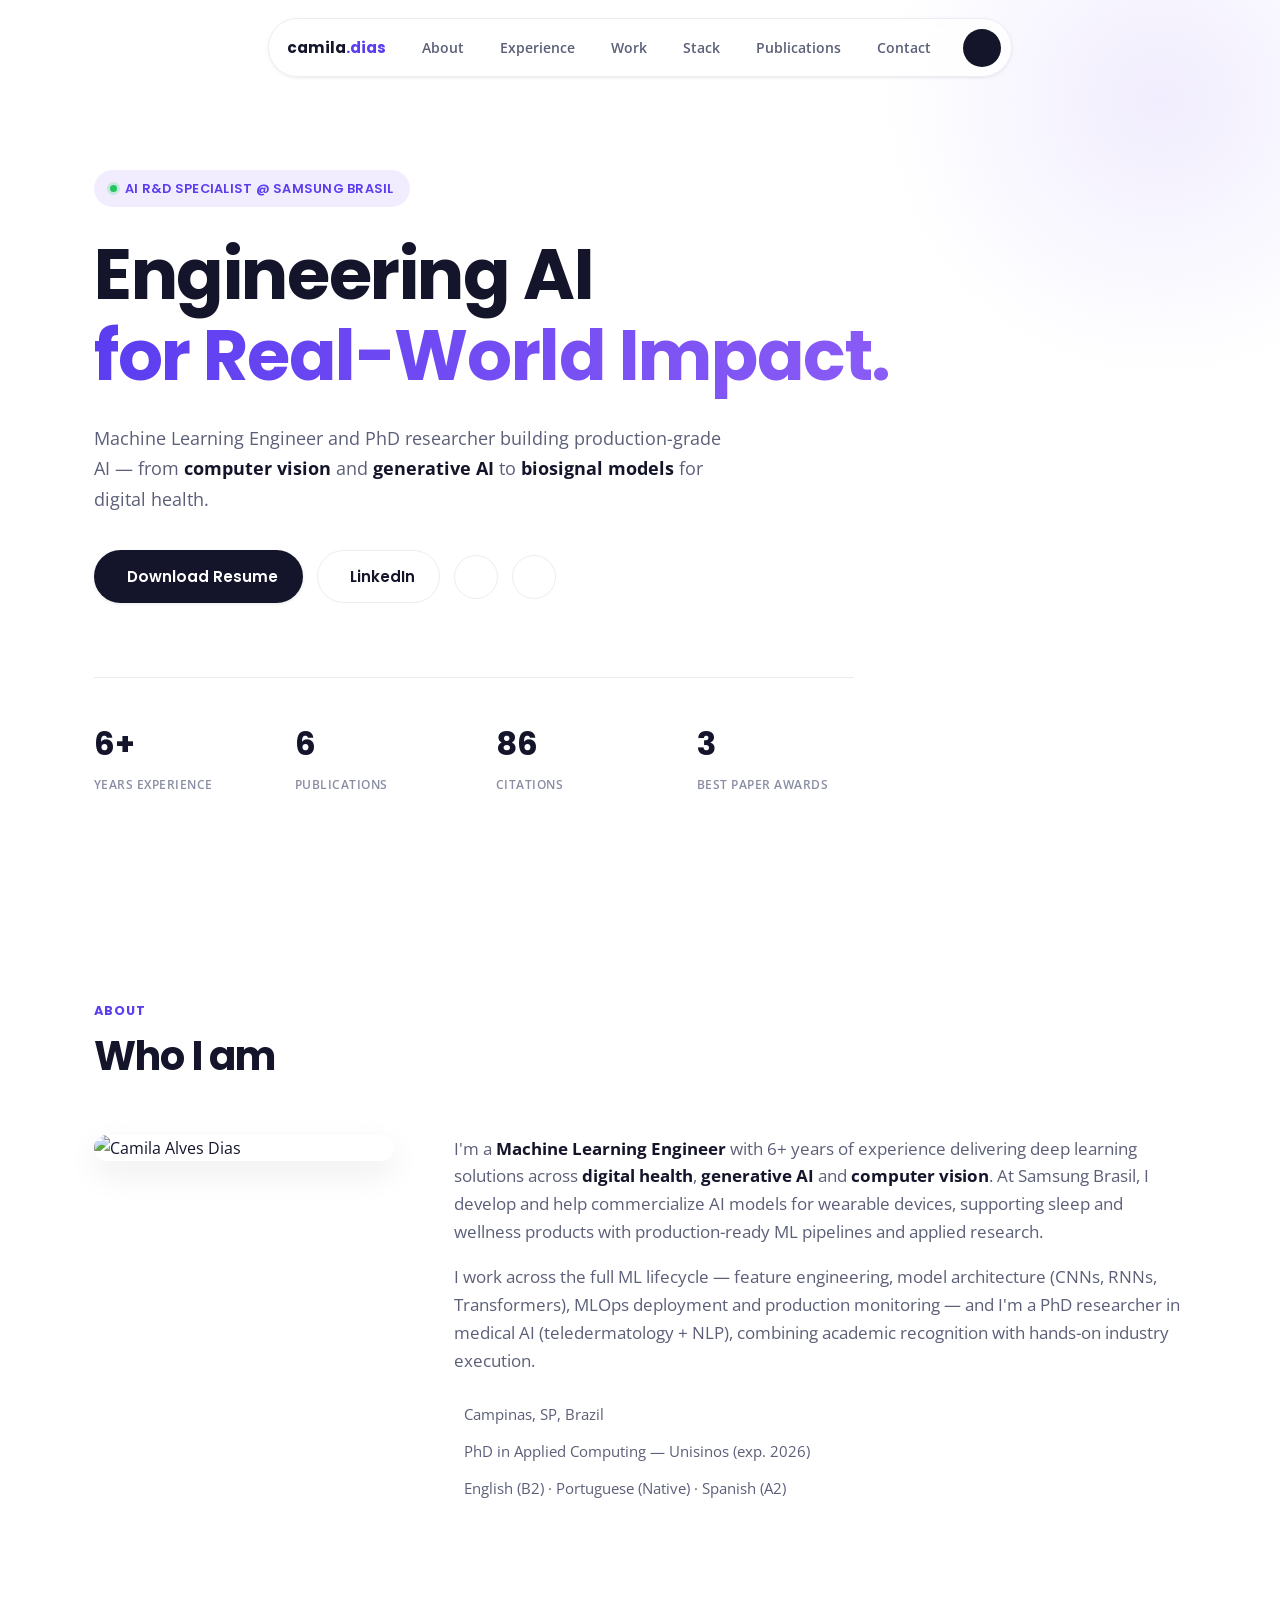
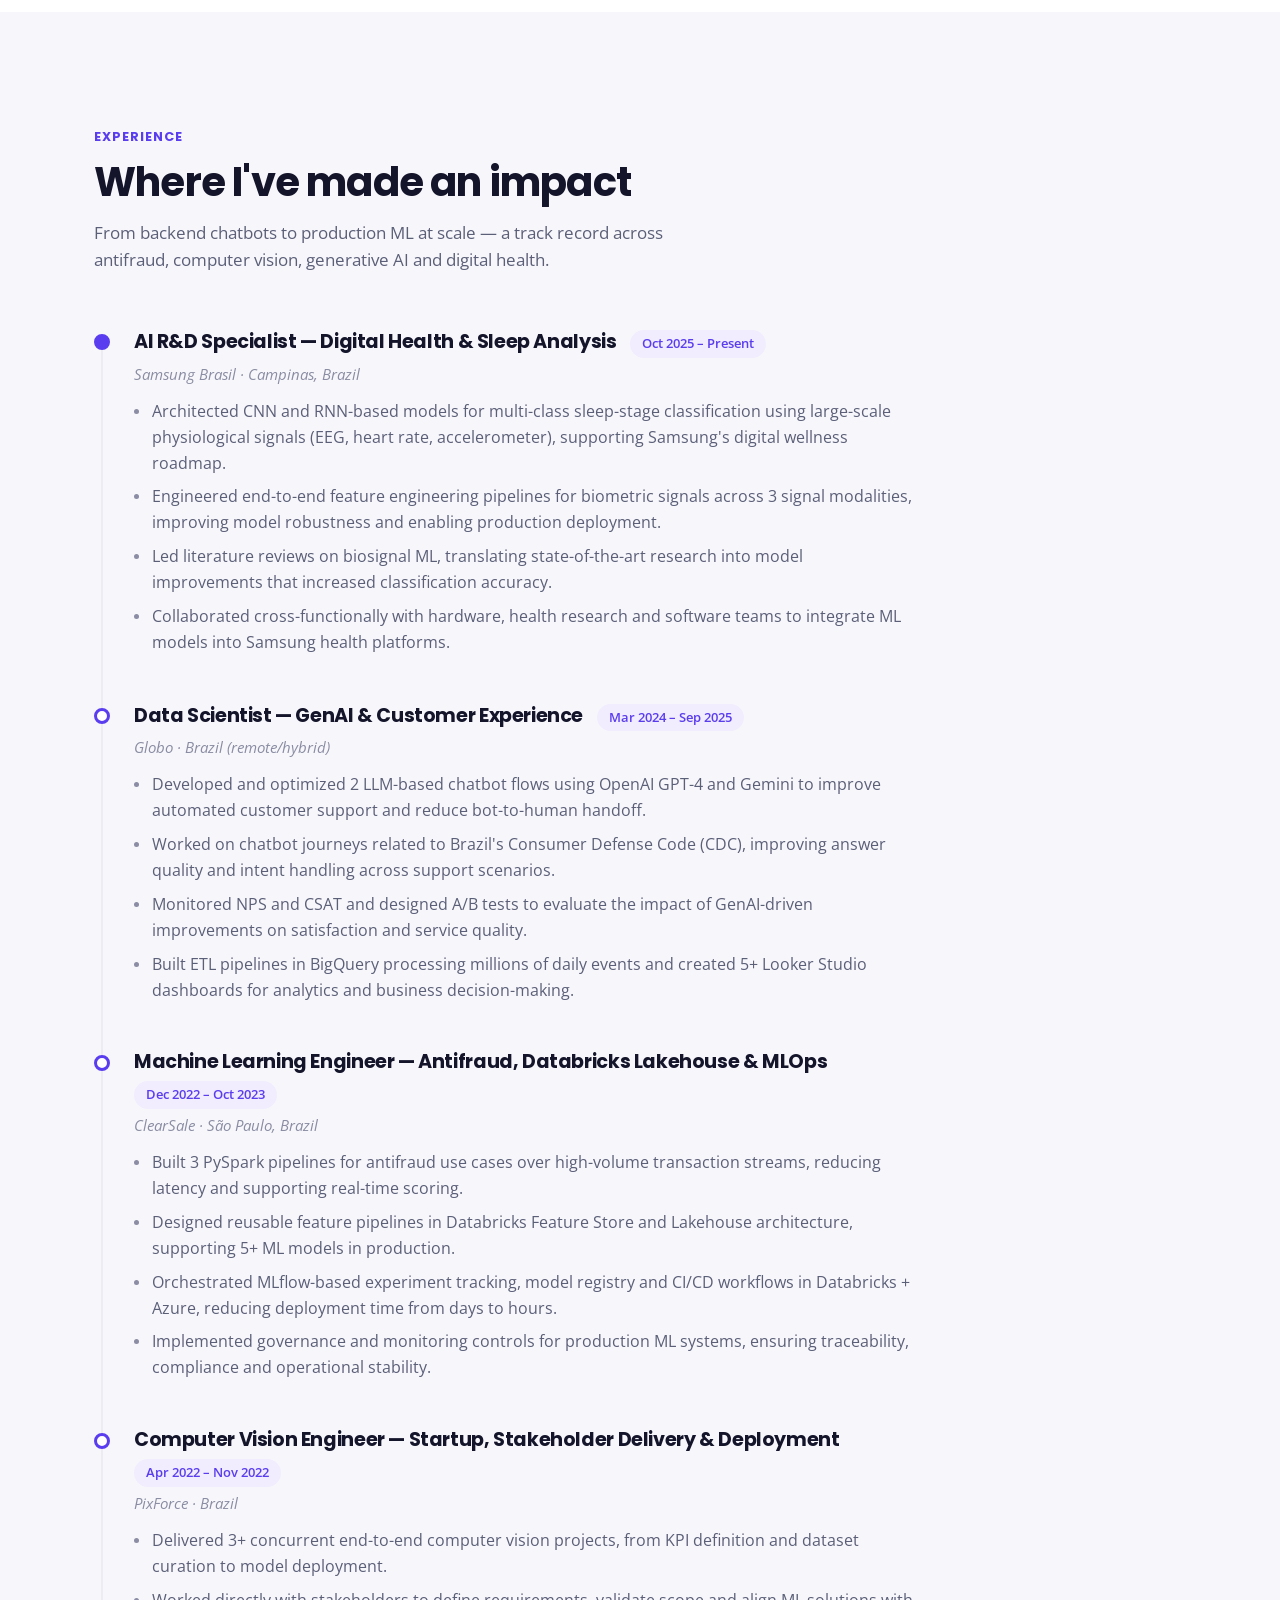
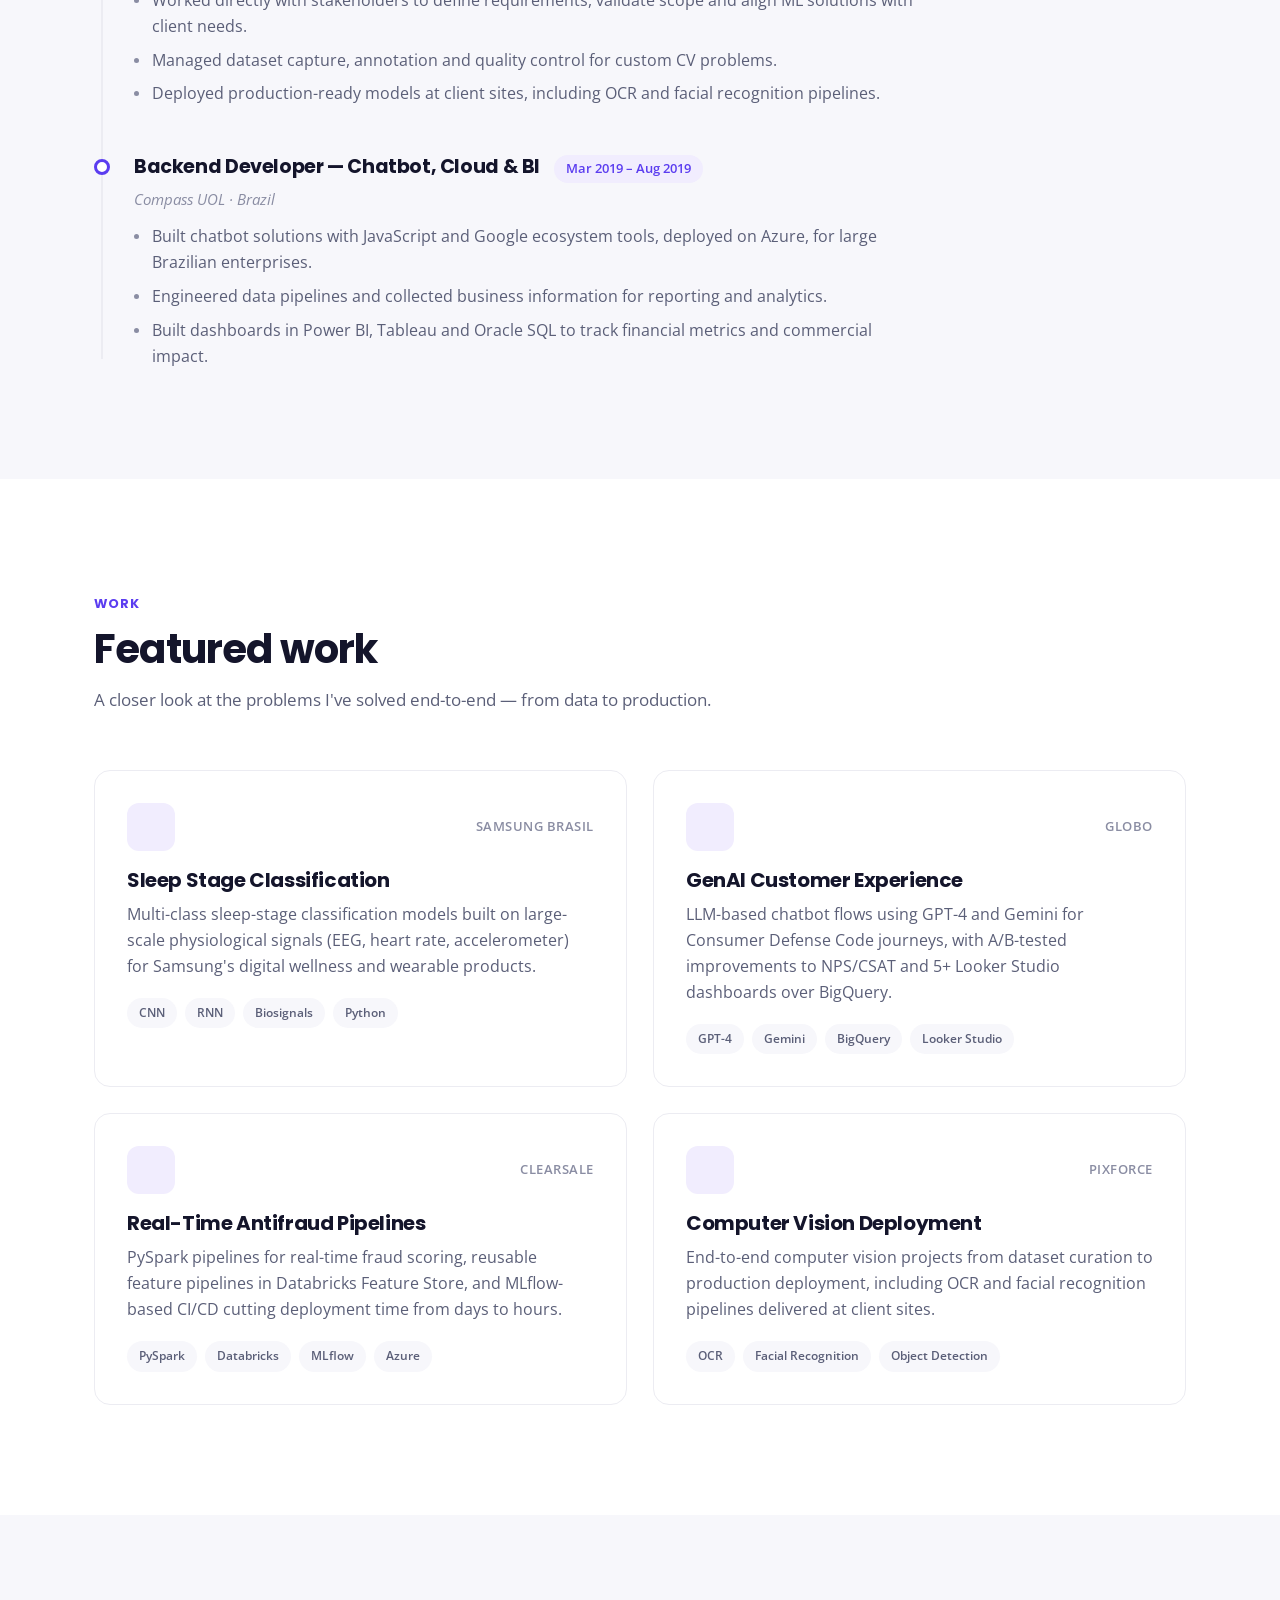
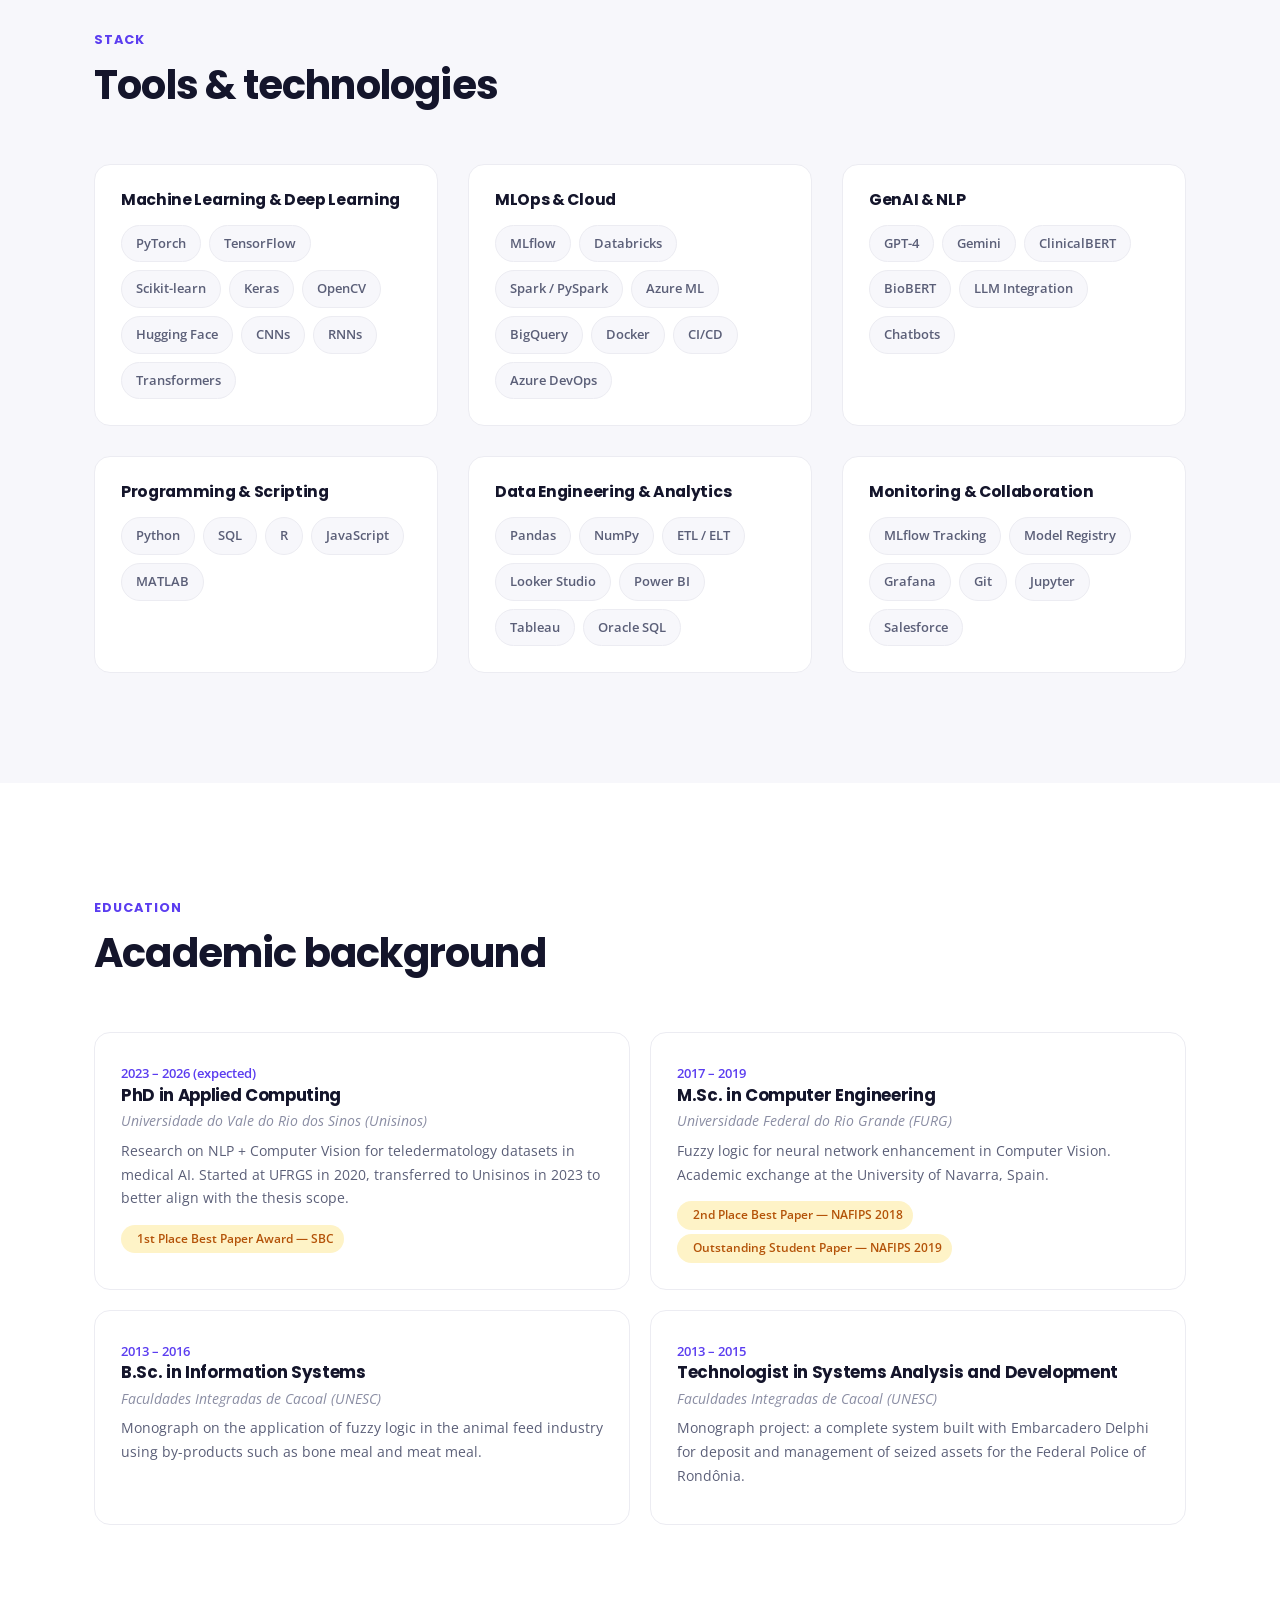
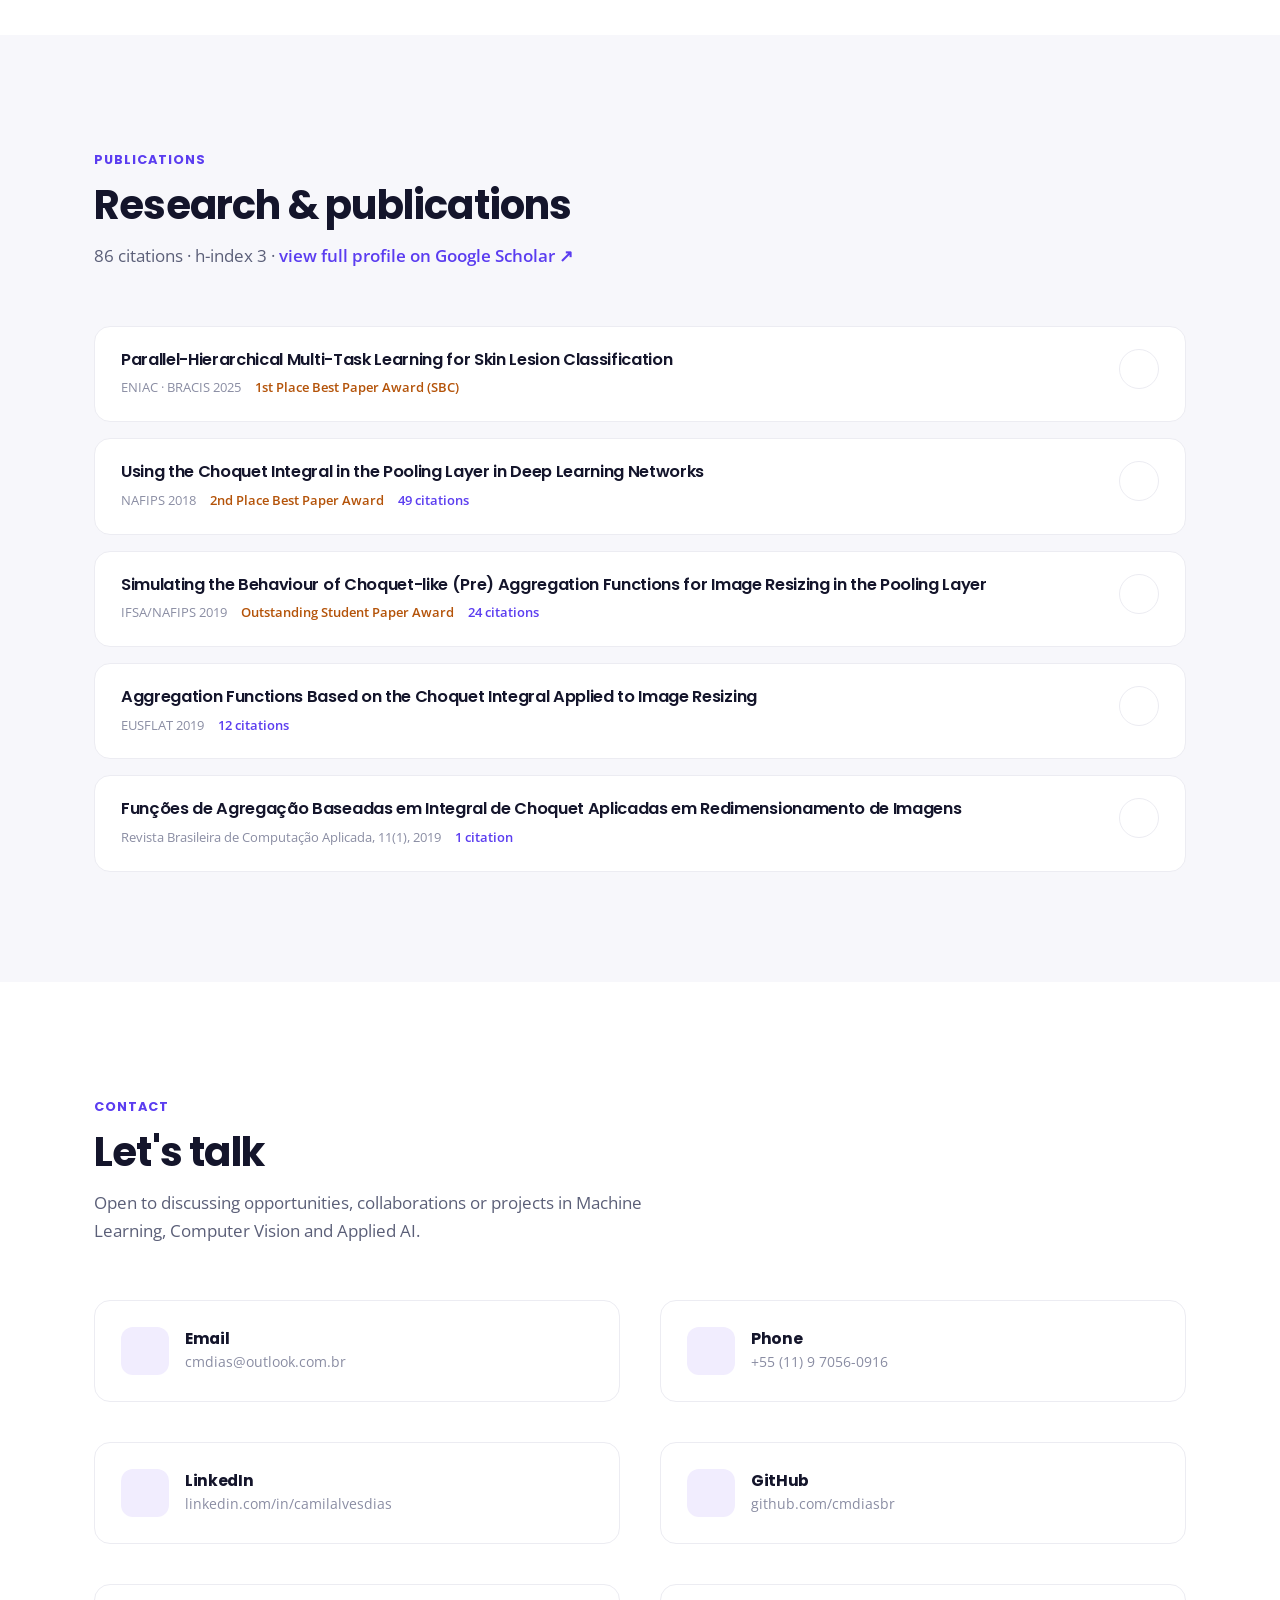
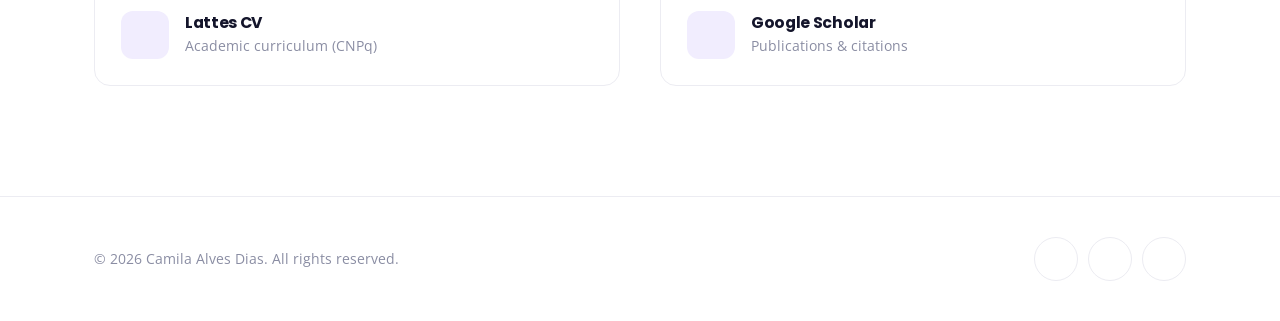
==== index.html @ 6d7c02ba "Redesign portfolio with clean AI-engineer layout Rebuild index.html with a light, recruiter-facing d" ====
<!DOCTYPE html>
<html lang="en">

<head>
  <meta charset="utf-8">
  <meta content="width=device-width, initial-scale=1.0" name="viewport">

  <title>Camila Alves Dias — Machine Learning Engineer & AI R&D Specialist</title>
  <meta content="Portfolio of Camila Alves Dias, Machine Learning Engineer, Data Scientist and AI R&D Specialist. Applied AI in Computer Vision, Generative AI and Digital Health." name="description">
  <meta content="Camila Alves Dias, Machine Learning Engineer, Data Scientist, AI R&D Specialist, Computer Vision, Generative AI, Digital Health, MLOps, PhD" name="keywords">

  <!-- Favicons -->
  <link href="assets/img/favicon.png" rel="icon">
  <link href="assets/img/apple-touch-icon.png" rel="apple-touch-icon">

  <!-- Google Fonts -->
  <link href="https://fonts.googleapis.com/css?family=Open+Sans:400,600,700|Poppins:400,500,600,700,800" rel="stylesheet">

  <!-- Vendor CSS Files -->
  <link href="assets/vendor/aos/aos.css" rel="stylesheet">
  <link href="assets/vendor/bootstrap-icons/bootstrap-icons.css" rel="stylesheet">
  <link href="assets/vendor/boxicons/css/boxicons.min.css" rel="stylesheet">

  <!-- Site CSS -->
  <link href="assets/css/clean.css" rel="stylesheet">
</head>

<body>

  <!-- ======= Nav ======= -->
  <div class="nav-wrap">
    <nav class="nav-pill" id="navPill">
      <a href="#hero" class="nav-logo">camila<span>.dias</span></a>
      <ul class="nav-links" id="navLinks">
        <li><a href="#about" class="nav-link">About</a></li>
        <li><a href="#experience" class="nav-link">Experience</a></li>
        <li><a href="#work" class="nav-link">Work</a></li>
        <li><a href="#stack" class="nav-link">Stack</a></li>
        <li><a href="#publications" class="nav-link">Publications</a></li>
        <li><a href="#contact" class="nav-link">Contact</a></li>
      </ul>
      <a href="assets/Camila-Dias-Resume-en.pdf" class="nav-resume-btn" download title="Download Resume"><i class="bi bi-download"></i></a>
      <button class="nav-toggle" id="navToggle" aria-label="Toggle menu"><i class="bx bx-menu"></i></button>
    </nav>
  </div>

  <!-- ======= Hero ======= -->
  <section id="hero" class="hero">
    <div class="hero-bg-decor" aria-hidden="true"></div>
    <div class="container">
      <p class="badge" data-aos="fade-up">
        <span class="badge-dot"></span> AI R&amp;D Specialist @ Samsung Brasil
      </p>
      <h1 data-aos="fade-up" data-aos-delay="100">
        Engineering AI<br>
        <span class="gradient-text">for Real-World Impact.</span>
      </h1>
      <p class="hero-subtext" data-aos="fade-up" data-aos-delay="150">
        Machine Learning Engineer and PhD researcher building production-grade AI — from
        <strong>computer vision</strong> and <strong>generative AI</strong> to <strong>biosignal models</strong>
        for digital health.
      </p>
      <div class="hero-cta" data-aos="fade-up" data-aos-delay="200">
        <a href="assets/Camila-Dias-Resume-en.pdf" class="btn btn-primary" download>
          <i class="bi bi-download"></i> Download Resume
        </a>
        <a href="https://www.linkedin.com/in/camilalvesdias/" target="_blank" rel="noopener noreferrer" class="btn btn-outline">
          <i class="bx bxl-linkedin"></i> LinkedIn
        </a>
        <a href="https://github.com/cmdiasbr" target="_blank" rel="noopener noreferrer" class="icon-link" title="GitHub">
          <i class="bx bxl-github"></i>
        </a>
        <a href="https://scholar.google.com.br/citations?hl=pt-BR&user=73dzoHUAAAAJ" target="_blank" rel="noopener noreferrer" class="icon-link" title="Google Scholar">
          <i class="bx bxs-graduation"></i>
        </a>
      </div>
      <div class="hero-stats" data-aos="fade-up" data-aos-delay="250">
        <div class="stat">
          <span class="stat-num">6+</span>
          <span class="stat-label">Years Experience</span>
        </div>
        <div class="stat">
          <span class="stat-num">6</span>
          <span class="stat-label">Publications</span>
        </div>
        <div class="stat">
          <span class="stat-num">86</span>
          <span class="stat-label">Citations</span>
        </div>
        <div class="stat">
          <span class="stat-num">3</span>
          <span class="stat-label">Best Paper Awards</span>
        </div>
      </div>
    </div>
  </section>

  <main id="main">

    <!-- ======= About ======= -->
    <section id="about" class="section">
      <div class="container">
        <div class="section-header" data-aos="fade-up">
          <span class="eyebrow">About</span>
          <h2>Who I am</h2>
        </div>

        <div class="about-grid">
          <div class="about-img" data-aos="fade-right">
            <img src="assets/img/profile-img.jpg" alt="Camila Alves Dias" loading="lazy">
          </div>
          <div class="about-content" data-aos="fade-left">
            <p>
              I'm a <strong>Machine Learning Engineer</strong> with 6+ years of experience delivering deep learning
              solutions across <strong>digital health</strong>, <strong>generative AI</strong> and
              <strong>computer vision</strong>. At Samsung Brasil, I develop and help commercialize AI models for
              wearable devices, supporting sleep and wellness products with production-ready ML pipelines and applied research.
            </p>
            <p>
              I work across the full ML lifecycle — feature engineering, model architecture (CNNs, RNNs,
              Transformers), MLOps deployment and production monitoring — and I'm a PhD researcher in medical AI
              (teledermatology + NLP), combining academic recognition with hands-on industry execution.
            </p>
            <ul class="about-facts">
              <li><i class="bx bx-map"></i> Campinas, SP, Brazil</li>
              <li><i class="bx bx-graduation"></i> PhD in Applied Computing — Unisinos (exp. 2026)</li>
              <li><i class="bx bx-world"></i> English (B2) · Portuguese (Native) · Spanish (A2)</li>
            </ul>
          </div>
        </div>
      </div>
    </section>

    <!-- ======= Experience ======= -->
    <section id="experience" class="section alt">
      <div class="container">
        <div class="section-header" data-aos="fade-up">
          <span class="eyebrow">Experience</span>
          <h2>Where I've made an impact</h2>
          <p>From backend chatbots to production ML at scale — a track record across antifraud, computer vision, generative AI and digital health.</p>
        </div>

        <div class="timeline">

          <div class="timeline-item current" data-aos="fade-up">
            <span class="timeline-dot"></span>
            <div class="timeline-header">
              <h3>AI R&amp;D Specialist — Digital Health &amp; Sleep Analysis</h3>
              <span class="timeline-date">Oct 2025 – Present</span>
            </div>
            <p class="timeline-company">Samsung Brasil · Campinas, Brazil</p>
            <ul>
              <li>Architected CNN and RNN-based models for multi-class sleep-stage classification using large-scale physiological signals (EEG, heart rate, accelerometer), supporting Samsung's digital wellness roadmap.</li>
              <li>Engineered end-to-end feature engineering pipelines for biometric signals across 3 signal modalities, improving model robustness and enabling production deployment.</li>
              <li>Led literature reviews on biosignal ML, translating state-of-the-art research into model improvements that increased classification accuracy.</li>
              <li>Collaborated cross-functionally with hardware, health research and software teams to integrate ML models into Samsung health platforms.</li>
            </ul>
          </div>

          <div class="timeline-item" data-aos="fade-up">
            <span class="timeline-dot"></span>
            <div class="timeline-header">
              <h3>Data Scientist — GenAI &amp; Customer Experience</h3>
              <span class="timeline-date">Mar 2024 – Sep 2025</span>
            </div>
            <p class="timeline-company">Globo · Brazil (remote/hybrid)</p>
            <ul>
              <li>Developed and optimized 2 LLM-based chatbot flows using OpenAI GPT-4 and Gemini to improve automated customer support and reduce bot-to-human handoff.</li>
              <li>Worked on chatbot journeys related to Brazil's Consumer Defense Code (CDC), improving answer quality and intent handling across support scenarios.</li>
              <li>Monitored NPS and CSAT and designed A/B tests to evaluate the impact of GenAI-driven improvements on satisfaction and service quality.</li>
              <li>Built ETL pipelines in BigQuery processing millions of daily events and created 5+ Looker Studio dashboards for analytics and business decision-making.</li>
            </ul>
          </div>

          <div class="timeline-item" data-aos="fade-up">
            <span class="timeline-dot"></span>
            <div class="timeline-header">
              <h3>Machine Learning Engineer — Antifraud, Databricks Lakehouse &amp; MLOps</h3>
              <span class="timeline-date">Dec 2022 – Oct 2023</span>
            </div>
            <p class="timeline-company">ClearSale · São Paulo, Brazil</p>
            <ul>
              <li>Built 3 PySpark pipelines for antifraud use cases over high-volume transaction streams, reducing latency and supporting real-time scoring.</li>
              <li>Designed reusable feature pipelines in Databricks Feature Store and Lakehouse architecture, supporting 5+ ML models in production.</li>
              <li>Orchestrated MLflow-based experiment tracking, model registry and CI/CD workflows in Databricks + Azure, reducing deployment time from days to hours.</li>
              <li>Implemented governance and monitoring controls for production ML systems, ensuring traceability, compliance and operational stability.</li>
            </ul>
          </div>

          <div class="timeline-item" data-aos="fade-up">
            <span class="timeline-dot"></span>
            <div class="timeline-header">
              <h3>Computer Vision Engineer — Startup, Stakeholder Delivery &amp; Deployment</h3>
              <span class="timeline-date">Apr 2022 – Nov 2022</span>
            </div>
            <p class="timeline-company">PixForce · Brazil</p>
            <ul>
              <li>Delivered 3+ concurrent end-to-end computer vision projects, from KPI definition and dataset curation to model deployment.</li>
              <li>Worked directly with stakeholders to define requirements, validate scope and align ML solutions with client needs.</li>
              <li>Managed dataset capture, annotation and quality control for custom CV problems.</li>
              <li>Deployed production-ready models at client sites, including OCR and facial recognition pipelines.</li>
            </ul>
          </div>

          <div class="timeline-item" data-aos="fade-up">
            <span class="timeline-dot"></span>
            <div class="timeline-header">
              <h3>Backend Developer — Chatbot, Cloud &amp; BI</h3>
              <span class="timeline-date">Mar 2019 – Aug 2019</span>
            </div>
            <p class="timeline-company">Compass UOL · Brazil</p>
            <ul>
              <li>Built chatbot solutions with JavaScript and Google ecosystem tools, deployed on Azure, for large Brazilian enterprises.</li>
              <li>Engineered data pipelines and collected business information for reporting and analytics.</li>
              <li>Built dashboards in Power BI, Tableau and Oracle SQL to track financial metrics and commercial impact.</li>
            </ul>
          </div>

        </div>
      </div>
    </section>

    <!-- ======= Work / Case studies ======= -->
    <section id="work" class="section">
      <div class="container">
        <div class="section-header" data-aos="fade-up">
          <span class="eyebrow">Work</span>
          <h2>Featured work</h2>
          <p>A closer look at the problems I've solved end-to-end — from data to production.</p>
        </div>

        <div class="work-grid">

          <div class="work-card" data-aos="fade-up">
            <div class="work-card-top">
              <div class="work-icon"><i class="bx bx-moon"></i></div>
              <span class="work-org">Samsung Brasil</span>
            </div>
            <h3>Sleep Stage Classification</h3>
            <p>Multi-class sleep-stage classification models built on large-scale physiological signals (EEG, heart rate, accelerometer) for Samsung's digital wellness and wearable products.</p>
            <div class="tag-row">
              <span class="tag">CNN</span>
              <span class="tag">RNN</span>
              <span class="tag">Biosignals</span>
              <span class="tag">Python</span>
            </div>
          </div>

          <div class="work-card" data-aos="fade-up" data-aos-delay="80">
            <div class="work-card-top">
              <div class="work-icon"><i class="bx bx-chat"></i></div>
              <span class="work-org">Globo</span>
            </div>
            <h3>GenAI Customer Experience</h3>
            <p>LLM-based chatbot flows using GPT-4 and Gemini for Consumer Defense Code journeys, with A/B-tested improvements to NPS/CSAT and 5+ Looker Studio dashboards over BigQuery.</p>
            <div class="tag-row">
              <span class="tag">GPT-4</span>
              <span class="tag">Gemini</span>
              <span class="tag">BigQuery</span>
              <span class="tag">Looker Studio</span>
            </div>
          </div>

          <div class="work-card" data-aos="fade-up">
            <div class="work-card-top">
              <div class="work-icon"><i class="bx bx-shield-quarter"></i></div>
              <span class="work-org">ClearSale</span>
            </div>
            <h3>Real-Time Antifraud Pipelines</h3>
            <p>PySpark pipelines for real-time fraud scoring, reusable feature pipelines in Databricks Feature Store, and MLflow-based CI/CD cutting deployment time from days to hours.</p>
            <div class="tag-row">
              <span class="tag">PySpark</span>
              <span class="tag">Databricks</span>
              <span class="tag">MLflow</span>
              <span class="tag">Azure</span>
            </div>
          </div>

          <div class="work-card" data-aos="fade-up" data-aos-delay="80">
            <div class="work-card-top">
              <div class="work-icon"><i class="bx bx-scan"></i></div>
              <span class="work-org">PixForce</span>
            </div>
            <h3>Computer Vision Deployment</h3>
            <p>End-to-end computer vision projects from dataset curation to production deployment, including OCR and facial recognition pipelines delivered at client sites.</p>
            <div class="tag-row">
              <span class="tag">OCR</span>
              <span class="tag">Facial Recognition</span>
              <span class="tag">Object Detection</span>
            </div>
          </div>

        </div>
      </div>
    </section>

    <!-- ======= Stack ======= -->
    <section id="stack" class="section alt">
      <div class="container">
        <div class="section-header" data-aos="fade-up">
          <span class="eyebrow">Stack</span>
          <h2>Tools &amp; technologies</h2>
        </div>

        <div class="stack-groups">

          <div class="stack-group" data-aos="fade-up">
            <h4>Machine Learning &amp; Deep Learning</h4>
            <div class="chip-row">
              <span class="chip">PyTorch</span>
              <span class="chip">TensorFlow</span>
              <span class="chip">Scikit-learn</span>
              <span class="chip">Keras</span>
              <span class="chip">OpenCV</span>
              <span class="chip">Hugging Face</span>
              <span class="chip">CNNs</span>
              <span class="chip">RNNs</span>
              <span class="chip">Transformers</span>
            </div>
          </div>

          <div class="stack-group" data-aos="fade-up" data-aos-delay="60">
            <h4>MLOps &amp; Cloud</h4>
            <div class="chip-row">
              <span class="chip">MLflow</span>
              <span class="chip">Databricks</span>
              <span class="chip">Spark / PySpark</span>
              <span class="chip">Azure ML</span>
              <span class="chip">BigQuery</span>
              <span class="chip">Docker</span>
              <span class="chip">CI/CD</span>
              <span class="chip">Azure DevOps</span>
            </div>
          </div>

          <div class="stack-group" data-aos="fade-up" data-aos-delay="120">
            <h4>GenAI &amp; NLP</h4>
            <div class="chip-row">
              <span class="chip">GPT-4</span>
              <span class="chip">Gemini</span>
              <span class="chip">ClinicalBERT</span>
              <span class="chip">BioBERT</span>
              <span class="chip">LLM Integration</span>
              <span class="chip">Chatbots</span>
            </div>
          </div>

          <div class="stack-group" data-aos="fade-up">
            <h4>Programming &amp; Scripting</h4>
            <div class="chip-row">
              <span class="chip">Python</span>
              <span class="chip">SQL</span>
              <span class="chip">R</span>
              <span class="chip">JavaScript</span>
              <span class="chip">MATLAB</span>
            </div>
          </div>

          <div class="stack-group" data-aos="fade-up" data-aos-delay="60">
            <h4>Data Engineering &amp; Analytics</h4>
            <div class="chip-row">
              <span class="chip">Pandas</span>
              <span class="chip">NumPy</span>
              <span class="chip">ETL / ELT</span>
              <span class="chip">Looker Studio</span>
              <span class="chip">Power BI</span>
              <span class="chip">Tableau</span>
              <span class="chip">Oracle SQL</span>
            </div>
          </div>

          <div class="stack-group" data-aos="fade-up" data-aos-delay="120">
            <h4>Monitoring &amp; Collaboration</h4>
            <div class="chip-row">
              <span class="chip">MLflow Tracking</span>
              <span class="chip">Model Registry</span>
              <span class="chip">Grafana</span>
              <span class="chip">Git</span>
              <span class="chip">Jupyter</span>
              <span class="chip">Salesforce</span>
            </div>
          </div>

        </div>
      </div>
    </section>

    <!-- ======= Education ======= -->
    <section id="education" class="section">
      <div class="container">
        <div class="section-header" data-aos="fade-up">
          <span class="eyebrow">Education</span>
          <h2>Academic background</h2>
        </div>

        <div class="edu-grid">

          <div class="edu-card" data-aos="fade-up">
            <span class="edu-date">2023 – 2026 (expected)</span>
            <h3>PhD in Applied Computing</h3>
            <p class="edu-school">Universidade do Vale do Rio dos Sinos (Unisinos)</p>
            <p class="edu-desc">Research on NLP + Computer Vision for teledermatology datasets in medical AI. Started at UFRGS in 2020, transferred to Unisinos in 2023 to better align with the thesis scope.</p>
            <span class="edu-award"><i class="bx bx-trophy"></i> 1st Place Best Paper Award — SBC</span>
          </div>

          <div class="edu-card" data-aos="fade-up" data-aos-delay="60">
            <span class="edu-date">2017 – 2019</span>
            <h3>M.Sc. in Computer Engineering</h3>
            <p class="edu-school">Universidade Federal do Rio Grande (FURG)</p>
            <p class="edu-desc">Fuzzy logic for neural network enhancement in Computer Vision. Academic exchange at the University of Navarra, Spain.</p>
            <span class="edu-award"><i class="bx bx-trophy"></i> 2nd Place Best Paper — NAFIPS 2018</span>
            <span class="edu-award"><i class="bx bx-trophy"></i> Outstanding Student Paper — NAFIPS 2019</span>
          </div>

          <div class="edu-card" data-aos="fade-up">
            <span class="edu-date">2013 – 2016</span>
            <h3>B.Sc. in Information Systems</h3>
            <p class="edu-school">Faculdades Integradas de Cacoal (UNESC)</p>
            <p class="edu-desc">Monograph on the application of fuzzy logic in the animal feed industry using by-products such as bone meal and meat meal.</p>
          </div>

          <div class="edu-card" data-aos="fade-up" data-aos-delay="60">
            <span class="edu-date">2013 – 2015</span>
            <h3>Technologist in Systems Analysis and Development</h3>
            <p class="edu-school">Faculdades Integradas de Cacoal (UNESC)</p>
            <p class="edu-desc">Monograph project: a complete system built with Embarcadero Delphi for deposit and management of seized assets for the Federal Police of Rondônia.</p>
          </div>

        </div>
      </div>
    </section>

    <!-- ======= Publications ======= -->
    <section id="publications" class="section alt">
      <div class="container">
        <div class="section-header" data-aos="fade-up">
          <span class="eyebrow">Publications</span>
          <h2>Research &amp; publications</h2>
          <p>86 citations · h-index 3 · <a href="https://scholar.google.com.br/citations?hl=pt-BR&user=73dzoHUAAAAJ" target="_blank" rel="noopener noreferrer" style="color: var(--accent); font-weight: 600;">view full profile on Google Scholar ↗</a></p>
        </div>

        <div class="pub-list">

          <div class="pub-item" data-aos="fade-up">
            <div class="pub-main">
              <h3>Parallel-Hierarchical Multi-Task Learning for Skin Lesion Classification</h3>
              <div class="pub-meta">
                <span>ENIAC · BRACIS 2025</span>
                <span class="pub-award"><i class="bx bx-trophy"></i> 1st Place Best Paper Award (SBC)</span>
              </div>
            </div>
            <a href="https://sol.sbc.org.br/index.php/eniac/article/view/38728" target="_blank" rel="noopener noreferrer" class="pub-link" title="Read paper"><i class="bx bx-link-external"></i></a>
          </div>

          <div class="pub-item" data-aos="fade-up">
            <div class="pub-main">
              <h3>Using the Choquet Integral in the Pooling Layer in Deep Learning Networks</h3>
              <div class="pub-meta">
                <span>NAFIPS 2018</span>
                <span class="pub-award"><i class="bx bx-trophy"></i> 2nd Place Best Paper Award</span>
                <span class="pub-cit">49 citations</span>
              </div>
            </div>
            <a href="https://link.springer.com/chapter/10.1007/978-3-319-95312-0_13" target="_blank" rel="noopener noreferrer" class="pub-link" title="Read paper"><i class="bx bx-link-external"></i></a>
          </div>

          <div class="pub-item" data-aos="fade-up">
            <div class="pub-main">
              <h3>Simulating the Behaviour of Choquet-like (Pre) Aggregation Functions for Image Resizing in the Pooling Layer</h3>
              <div class="pub-meta">
                <span>IFSA/NAFIPS 2019</span>
                <span class="pub-award"><i class="bx bx-trophy"></i> Outstanding Student Paper Award</span>
                <span class="pub-cit">24 citations</span>
              </div>
            </div>
            <a href="https://link.springer.com/chapter/10.1007/978-3-030-21920-8_21" target="_blank" rel="noopener noreferrer" class="pub-link" title="Read paper"><i class="bx bx-link-external"></i></a>
          </div>

          <div class="pub-item" data-aos="fade-up">
            <div class="pub-main">
              <h3>Aggregation Functions Based on the Choquet Integral Applied to Image Resizing</h3>
              <div class="pub-meta">
                <span>EUSFLAT 2019</span>
                <span class="pub-cit">12 citations</span>
              </div>
            </div>
            <a href="https://scholar.google.com.br/citations?hl=pt-BR&user=73dzoHUAAAAJ" target="_blank" rel="noopener noreferrer" class="pub-link" title="View on Google Scholar"><i class="bx bx-link-external"></i></a>
          </div>

          <div class="pub-item" data-aos="fade-up">
            <div class="pub-main">
              <h3>Funções de Agregação Baseadas em Integral de Choquet Aplicadas em Redimensionamento de Imagens</h3>
              <div class="pub-meta">
                <span>Revista Brasileira de Computação Aplicada, 11(1), 2019</span>
                <span class="pub-cit">1 citation</span>
              </div>
            </div>
            <a href="https://scholar.google.com.br/citations?hl=pt-BR&user=73dzoHUAAAAJ" target="_blank" rel="noopener noreferrer" class="pub-link" title="View on Google Scholar"><i class="bx bx-link-external"></i></a>
          </div>

        </div>
      </div>
    </section>

    <!-- ======= Contact ======= -->
    <section id="contact" class="section">
      <div class="container">
        <div class="section-header" data-aos="fade-up">
          <span class="eyebrow">Contact</span>
          <h2>Let's talk</h2>
          <p>Open to discussing opportunities, collaborations or projects in Machine Learning, Computer Vision and Applied AI.</p>
        </div>

        <div class="contact-grid">

          <a href="mailto:cmdias@outlook.com.br" class="contact-card" data-aos="fade-up">
            <div class="work-icon"><i class="bx bx-envelope"></i></div>
            <div>
              <h4>Email</h4>
              <p>cmdias@outlook.com.br</p>
            </div>
          </a>

          <a href="tel:+5511970560916" class="contact-card" data-aos="fade-up" data-aos-delay="60">
            <div class="work-icon"><i class="bx bx-phone"></i></div>
            <div>
              <h4>Phone</h4>
              <p>+55 (11) 9 7056-0916</p>
            </div>
          </a>

          <a href="https://www.linkedin.com/in/camilalvesdias/" target="_blank" rel="noopener noreferrer" class="contact-card" data-aos="fade-up">
            <div class="work-icon"><i class="bx bxl-linkedin"></i></div>
            <div>
              <h4>LinkedIn</h4>
              <p>linkedin.com/in/camilalvesdias</p>
            </div>
          </a>

          <a href="https://github.com/cmdiasbr" target="_blank" rel="noopener noreferrer" class="contact-card" data-aos="fade-up" data-aos-delay="60">
            <div class="work-icon"><i class="bx bxl-github"></i></div>
            <div>
              <h4>GitHub</h4>
              <p>github.com/cmdiasbr</p>
            </div>
          </a>

          <a href="http://lattes.cnpq.br/1548809558838460" target="_blank" rel="noopener noreferrer" class="contact-card" data-aos="fade-up">
            <div class="work-icon"><i class="bx bx-id-card"></i></div>
            <div>
              <h4>Lattes CV</h4>
              <p>Academic curriculum (CNPq)</p>
            </div>
          </a>

          <a href="https://scholar.google.com.br/citations?hl=pt-BR&user=73dzoHUAAAAJ" target="_blank" rel="noopener noreferrer" class="contact-card" data-aos="fade-up" data-aos-delay="60">
            <div class="work-icon"><i class="bx bxs-graduation"></i></div>
            <div>
              <h4>Google Scholar</h4>
              <p>Publications &amp; citations</p>
            </div>
          </a>

        </div>
      </div>
    </section>

  </main>

  <!-- ======= Footer ======= -->
  <footer>
    <div class="container" style="display:flex; flex-wrap:wrap; align-items:center; justify-content:space-between; gap:16px; width:100%;">
      <p>&copy; <span id="year"></span> Camila Alves Dias. All rights reserved.</p>
      <div class="social-links">
        <a href="https://www.linkedin.com/in/camilalvesdias/" target="_blank" rel="noopener noreferrer" class="icon-link"><i class="bx bxl-linkedin"></i></a>
        <a href="https://github.com/cmdiasbr" target="_blank" rel="noopener noreferrer" class="icon-link"><i class="bx bxl-github"></i></a>
        <a href="mailto:cmdias@outlook.com.br" class="icon-link"><i class="bx bx-envelope"></i></a>
      </div>
    </div>
  </footer>

  <a href="#hero" class="back-to-top" id="backToTop"><i class="bi bi-arrow-up-short"></i></a>

  <!-- Vendor JS -->
  <script src="assets/vendor/aos/aos.js"></script>

  <!-- Site JS -->
  <script src="assets/js/clean.js"></script>

</body>

</html>
---- assets/css/clean.css ----
/*
  Camila Alves Dias — Portfolio
  Clean / white theme, inspired by modern AI-engineer case-study portfolios.
*/

:root {
  --bg: #ffffff;
  --bg-alt: #f7f7fb;
  --bg-dark: #0f1222;
  --text: #14152b;
  --text-muted: #5b5f78;
  --text-soft: #8a8da3;
  --border: #ececf2;
  --accent: #5b3df0;
  --accent-2: #8b5cf6;
  --accent-soft: #f1edfe;
  --radius-sm: 10px;
  --radius: 16px;
  --radius-lg: 24px;
  --shadow-sm: 0 1px 2px rgba(20, 21, 43, 0.04), 0 1px 4px rgba(20, 21, 43, 0.06);
  --shadow-md: 0 12px 32px rgba(20, 21, 43, 0.08);
  --shadow-lg: 0 24px 60px rgba(20, 21, 43, 0.12);
  --container: 1140px;
  --font-heading: 'Poppins', 'Segoe UI', sans-serif;
  --font-body: 'Open Sans', 'Segoe UI', sans-serif;
}

* { box-sizing: border-box; }

html { scroll-behavior: smooth; }

body {
  margin: 0;
  background: var(--bg);
  color: var(--text);
  font-family: var(--font-body);
  font-size: 16px;
  line-height: 1.65;
  -webkit-font-smoothing: antialiased;
  overflow-x: hidden;
}

img { max-width: 100%; display: block; }

a { color: inherit; text-decoration: none; }

ul { margin: 0; padding: 0; list-style: none; }

h1, h2, h3, h4 {
  font-family: var(--font-heading);
  font-weight: 700;
  line-height: 1.15;
  margin: 0;
  letter-spacing: -0.02em;
}

p { margin: 0; }

.container {
  max-width: var(--container);
  margin: 0 auto;
  padding: 0 24px;
}

.gradient-text {
  background: linear-gradient(100deg, var(--accent), var(--accent-2));
  -webkit-background-clip: text;
  background-clip: text;
  color: transparent;
}

/* Buttons */

.btn {
  display: inline-flex;
  align-items: center;
  gap: 8px;
  padding: 13px 24px;
  border-radius: 999px;
  font-family: var(--font-heading);
  font-size: 0.95rem;
  font-weight: 600;
  border: 1px solid transparent;
  cursor: pointer;
  transition: transform 0.15s ease, box-shadow 0.15s ease, background 0.15s ease, color 0.15s ease;
}

.btn:hover { transform: translateY(-2px); }

.btn-primary {
  background: var(--text);
  color: #fff;
  box-shadow: var(--shadow-sm);
}

.btn-primary:hover { background: var(--accent); box-shadow: var(--shadow-md); }

.btn-outline {
  background: transparent;
  color: var(--text);
  border-color: var(--border);
}

.btn-outline:hover { border-color: var(--accent); color: var(--accent); }

.icon-link {
  display: inline-flex;
  align-items: center;
  justify-content: center;
  width: 44px;
  height: 44px;
  border-radius: 50%;
  border: 1px solid var(--border);
  font-size: 1.15rem;
  color: var(--text-muted);
  transition: all 0.15s ease;
}

.icon-link:hover { color: var(--accent); border-color: var(--accent); transform: translateY(-2px); }

/* Nav */

.nav-wrap {
  position: fixed;
  top: 18px;
  left: 0;
  right: 0;
  z-index: 999;
  display: flex;
  justify-content: center;
  padding: 0 16px;
}

.nav-pill {
  display: flex;
  align-items: center;
  gap: 6px;
  background: rgba(255, 255, 255, 0.75);
  backdrop-filter: blur(16px);
  -webkit-backdrop-filter: blur(16px);
  border: 1px solid var(--border);
  border-radius: 999px;
  padding: 8px 10px 8px 18px;
  box-shadow: var(--shadow-sm);
  max-width: 100%;
}

.nav-logo {
  font-family: var(--font-heading);
  font-weight: 700;
  font-size: 0.95rem;
  color: var(--text);
  margin-right: 14px;
  white-space: nowrap;
}

.nav-logo span { color: var(--accent); }

.nav-links {
  display: flex;
  align-items: center;
  gap: 4px;
}

.nav-links a {
  display: block;
  padding: 9px 16px;
  border-radius: 999px;
  font-size: 0.88rem;
  font-weight: 600;
  color: var(--text-muted);
  transition: all 0.15s ease;
  white-space: nowrap;
}

.nav-links a:hover,
.nav-links a.active {
  color: var(--text);
  background: var(--bg-alt);
}

.nav-resume-btn {
  display: inline-flex;
  align-items: center;
  justify-content: center;
  width: 38px;
  height: 38px;
  border-radius: 50%;
  background: var(--text);
  color: #fff;
  margin-left: 10px;
  font-size: 1rem;
  flex-shrink: 0;
  transition: background 0.15s ease;
}

.nav-resume-btn:hover { background: var(--accent); }

.nav-toggle {
  display: none;
  width: 38px;
  height: 38px;
  align-items: center;
  justify-content: center;
  border: none;
  background: transparent;
  font-size: 1.4rem;
  color: var(--text);
  cursor: pointer;
  margin-left: 6px;
}

@media (max-width: 860px) {
  .nav-links {
    position: absolute;
    top: calc(100% + 10px);
    left: 0;
    right: 0;
    background: #fff;
    border: 1px solid var(--border);
    border-radius: 18px;
    flex-direction: column;
    align-items: stretch;
    padding: 10px;
    box-shadow: var(--shadow-md);
    display: none;
    gap: 2px;
  }
  .nav-links.open { display: flex; }
  .nav-links a { padding: 12px 16px; text-align: center; }
  .nav-toggle { display: flex; }
  .nav-resume-btn { display: none; }
}

/* Hero */

.hero {
  position: relative;
  padding: 170px 0 90px;
  overflow: hidden;
}

.hero-bg-decor {
  position: absolute;
  top: -180px;
  right: -160px;
  width: 560px;
  height: 560px;
  border-radius: 50%;
  background: radial-gradient(circle at center, var(--accent-soft) 0%, rgba(241, 237, 254, 0) 70%);
  z-index: -1;
}

.badge {
  display: inline-flex;
  align-items: center;
  gap: 8px;
  padding: 8px 16px;
  border-radius: 999px;
  background: var(--accent-soft);
  color: var(--accent);
  font-family: var(--font-heading);
  font-size: 0.8rem;
  font-weight: 600;
  letter-spacing: 0.02em;
  text-transform: uppercase;
  margin-bottom: 28px;
}

.badge-dot {
  width: 7px;
  height: 7px;
  border-radius: 50%;
  background: #22c55e;
  box-shadow: 0 0 0 3px rgba(34, 197, 94, 0.2);
}

.hero h1 {
  font-size: clamp(2.4rem, 6vw, 4.4rem);
  color: var(--text);
  max-width: 900px;
}

.hero-subtext {
  margin-top: 26px;
  max-width: 640px;
  font-size: 1.15rem;
  color: var(--text-muted);
}

.hero-subtext strong { color: var(--text); }

.hero-cta {
  display: flex;
  flex-wrap: wrap;
  align-items: center;
  gap: 14px;
  margin-top: 36px;
}

.hero-stats {
  display: grid;
  grid-template-columns: repeat(4, minmax(0, 1fr));
  gap: 44px;
  margin-top: 74px;
  padding-top: 40px;
  border-top: 1px solid var(--border);
  max-width: 760px;
}

.stat-num {
  display: block;
  font-family: var(--font-heading);
  font-size: 2rem;
  font-weight: 700;
  color: var(--text);
}

.stat-label {
  display: block;
  margin-top: 4px;
  font-size: 0.78rem;
  font-weight: 600;
  letter-spacing: 0.04em;
  text-transform: uppercase;
  color: var(--text-soft);
}

@media (max-width: 700px) {
  .hero-stats { grid-template-columns: repeat(2, minmax(0, 1fr)); gap: 30px 40px; }
}

/* Sections */

.section { padding: 110px 0; }
.section.alt { background: var(--bg-alt); }

.section-header { max-width: 620px; margin-bottom: 56px; }

.eyebrow {
  display: inline-block;
  font-family: var(--font-heading);
  font-size: 0.8rem;
  font-weight: 700;
  letter-spacing: 0.08em;
  text-transform: uppercase;
  color: var(--accent);
  margin-bottom: 12px;
}

.section-header h2 {
  font-size: clamp(1.8rem, 3.4vw, 2.5rem);
  color: var(--text);
}

.section-header p {
  margin-top: 14px;
  color: var(--text-muted);
  font-size: 1.05rem;
}

/* About */

.about-grid {
  display: grid;
  grid-template-columns: 300px minmax(0, 1fr);
  gap: 60px;
  align-items: start;
}

.about-img img {
  border-radius: var(--radius-lg);
  box-shadow: var(--shadow-md);
}

.about-content p { color: var(--text-muted); font-size: 1.05rem; margin-bottom: 18px; }
.about-content p strong { color: var(--text); }

.about-facts {
  margin-top: 28px;
  display: flex;
  flex-direction: column;
  gap: 12px;
}

.about-facts li {
  display: flex;
  align-items: center;
  gap: 10px;
  font-size: 0.95rem;
  color: var(--text-muted);
}

.about-facts i { color: var(--accent); font-size: 1.1rem; }

@media (max-width: 780px) {
  .about-grid { grid-template-columns: minmax(0, 1fr); }
  .about-img img { max-width: 220px; }
}

/* Timeline (Experience) */

.timeline { position: relative; max-width: 820px; }

.timeline::before {
  content: '';
  position: absolute;
  left: 7px;
  top: 10px;
  bottom: 10px;
  width: 2px;
  background: var(--border);
}

.timeline-item {
  position: relative;
  padding-left: 40px;
  margin-bottom: 48px;
}

.timeline-item:last-child { margin-bottom: 0; }

.timeline-dot {
  position: absolute;
  left: 0;
  top: 4px;
  width: 16px;
  height: 16px;
  border-radius: 50%;
  background: #fff;
  border: 3px solid var(--accent);
}

.timeline-item.current .timeline-dot { background: var(--accent); }

.timeline-header {
  display: flex;
  flex-wrap: wrap;
  align-items: baseline;
  gap: 8px 14px;
  margin-bottom: 4px;
}

.timeline-header h3 { font-size: 1.2rem; color: var(--text); }

.timeline-date {
  font-size: 0.82rem;
  font-weight: 600;
  color: var(--accent);
  background: var(--accent-soft);
  padding: 3px 12px;
  border-radius: 999px;
}

.timeline-company {
  font-size: 0.95rem;
  color: var(--text-soft);
  font-style: italic;
  margin-bottom: 12px;
}

.timeline-item ul { display: flex; flex-direction: column; gap: 8px; }

.timeline-item ul li {
  position: relative;
  padding-left: 18px;
  color: var(--text-muted);
  font-size: 0.98rem;
}

.timeline-item ul li::before {
  content: '';
  position: absolute;
  left: 0;
  top: 10px;
  width: 5px;
  height: 5px;
  border-radius: 50%;
  background: var(--text-soft);
}

/* Work / case study cards */

.work-grid {
  display: grid;
  grid-template-columns: repeat(2, minmax(0, 1fr));
  gap: 26px;
}

.work-card {
  background: #fff;
  border: 1px solid var(--border);
  border-radius: var(--radius);
  padding: 32px;
  transition: transform 0.2s ease, box-shadow 0.2s ease;
}

.work-card:hover { transform: translateY(-4px); box-shadow: var(--shadow-md); }

.work-card-top {
  display: flex;
  align-items: center;
  justify-content: space-between;
  margin-bottom: 18px;
}

.work-icon {
  width: 48px;
  height: 48px;
  border-radius: 12px;
  background: var(--accent-soft);
  color: var(--accent);
  display: flex;
  align-items: center;
  justify-content: center;
  font-size: 1.4rem;
}

.work-org { font-size: 0.82rem; font-weight: 600; color: var(--text-soft); text-transform: uppercase; letter-spacing: 0.04em; }

.work-card h3 { font-size: 1.25rem; margin-bottom: 10px; color: var(--text); }
.work-card p { color: var(--text-muted); font-size: 0.98rem; margin-bottom: 18px; }

.tag-row { display: flex; flex-wrap: wrap; gap: 8px; }

.tag {
  font-size: 0.78rem;
  font-weight: 600;
  padding: 5px 12px;
  border-radius: 999px;
  background: var(--bg-alt);
  color: var(--text-muted);
}

@media (max-width: 780px) {
  .work-grid { grid-template-columns: minmax(0, 1fr); }
}

/* Stack */

.stack-groups {
  display: grid;
  grid-template-columns: repeat(3, minmax(0, 1fr));
  gap: 30px;
}

.stack-group {
  background: #fff;
  border: 1px solid var(--border);
  border-radius: var(--radius);
  padding: 26px;
}

.stack-group h4 {
  font-size: 0.98rem;
  color: var(--text);
  margin-bottom: 16px;
}

.chip-row { display: flex; flex-wrap: wrap; gap: 8px; }

.chip {
  font-size: 0.82rem;
  font-weight: 600;
  padding: 7px 14px;
  border-radius: 999px;
  background: var(--bg-alt);
  color: var(--text-muted);
  border: 1px solid var(--border);
}

@media (max-width: 900px) {
  .stack-groups { grid-template-columns: repeat(2, minmax(0, 1fr)); }
}
@media (max-width: 600px) {
  .stack-groups { grid-template-columns: minmax(0, 1fr); }
}

/* Education */

.edu-grid {
  display: grid;
  grid-template-columns: repeat(2, minmax(0, 1fr));
  gap: 20px;
}

.edu-card {
  background: #fff;
  border: 1px solid var(--border);
  border-radius: var(--radius);
  padding: 26px;
}

.edu-card h3 { font-size: 1.05rem; color: var(--text); margin-bottom: 4px; }
.edu-card .edu-school { font-size: 0.9rem; color: var(--text-soft); font-style: italic; margin-bottom: 6px; }
.edu-card .edu-date { font-size: 0.8rem; color: var(--accent); font-weight: 600; margin-bottom: 10px; }
.edu-card p.edu-desc { font-size: 0.9rem; color: var(--text-muted); margin-bottom: 10px; }

.edu-award {
  display: inline-flex;
  align-items: center;
  gap: 6px;
  font-size: 0.78rem;
  font-weight: 600;
  color: #b45309;
  background: #fef3c7;
  padding: 4px 10px;
  border-radius: 999px;
  margin-top: 4px;
}

@media (max-width: 780px) {
  .edu-grid { grid-template-columns: minmax(0, 1fr); }
}

/* Publications */

.pub-list { display: flex; flex-direction: column; gap: 16px; }

.pub-item {
  display: flex;
  align-items: flex-start;
  justify-content: space-between;
  gap: 20px;
  background: #fff;
  border: 1px solid var(--border);
  border-radius: var(--radius);
  padding: 22px 26px;
  transition: box-shadow 0.15s ease, transform 0.15s ease;
}

.pub-item:hover { box-shadow: var(--shadow-sm); transform: translateY(-1px); }

.pub-main h3 { font-size: 1.02rem; color: var(--text); margin-bottom: 6px; font-weight: 600; line-height: 1.4; }

.pub-meta {
  display: flex;
  flex-wrap: wrap;
  gap: 8px 14px;
  font-size: 0.82rem;
  color: var(--text-soft);
}

.pub-meta .pub-award { color: #b45309; font-weight: 600; }
.pub-meta .pub-cit { color: var(--accent); font-weight: 600; }

.pub-link {
  flex-shrink: 0;
  display: flex;
  align-items: center;
  justify-content: center;
  width: 40px;
  height: 40px;
  border-radius: 50%;
  border: 1px solid var(--border);
  color: var(--text-muted);
  font-size: 1.1rem;
  transition: all 0.15s ease;
}

.pub-link:hover { color: #fff; background: var(--accent); border-color: var(--accent); }

@media (max-width: 600px) {
  .pub-item { flex-direction: column; }
}

/* Contact */

.contact-grid {
  display: grid;
  grid-template-columns: repeat(2, minmax(0, 1fr));
  gap: 40px;
}

.contact-card {
  background: #fff;
  border: 1px solid var(--border);
  border-radius: var(--radius);
  padding: 26px;
  display: flex;
  align-items: center;
  gap: 16px;
  transition: all 0.15s ease;
}

a.contact-card:hover { border-color: var(--accent); transform: translateY(-2px); box-shadow: var(--shadow-sm); }

.contact-card .work-icon { flex-shrink: 0; }

.contact-card h4 { font-size: 0.98rem; color: var(--text); margin-bottom: 2px; }
.contact-card p { font-size: 0.88rem; color: var(--text-soft); word-break: break-word; }

@media (max-width: 780px) {
  .contact-grid { grid-template-columns: minmax(0, 1fr); }
}

/* Footer */

footer {
  padding: 40px 0;
  border-top: 1px solid var(--border);
  display: flex;
  flex-wrap: wrap;
  align-items: center;
  justify-content: space-between;
  gap: 16px;
}

footer p { font-size: 0.85rem; color: var(--text-soft); }

footer .social-links { display: flex; gap: 10px; }

/* Back to top */

.back-to-top {
  position: fixed;
  right: 24px;
  bottom: 24px;
  width: 46px;
  height: 46px;
  border-radius: 50%;
  background: var(--text);
  color: #fff;
  display: flex;
  align-items: center;
  justify-content: center;
  font-size: 1.3rem;
  opacity: 0;
  visibility: hidden;
  transform: translateY(10px);
  transition: all 0.25s ease;
  z-index: 998;
  box-shadow: var(--shadow-md);
}

.back-to-top.show { opacity: 1; visibility: visible; transform: translateY(0); }
.back-to-top:hover { background: var(--accent); }

@media (max-width: 780px) {
  .section { padding: 80px 0; }
  .hero { padding: 130px 0 60px; }
}
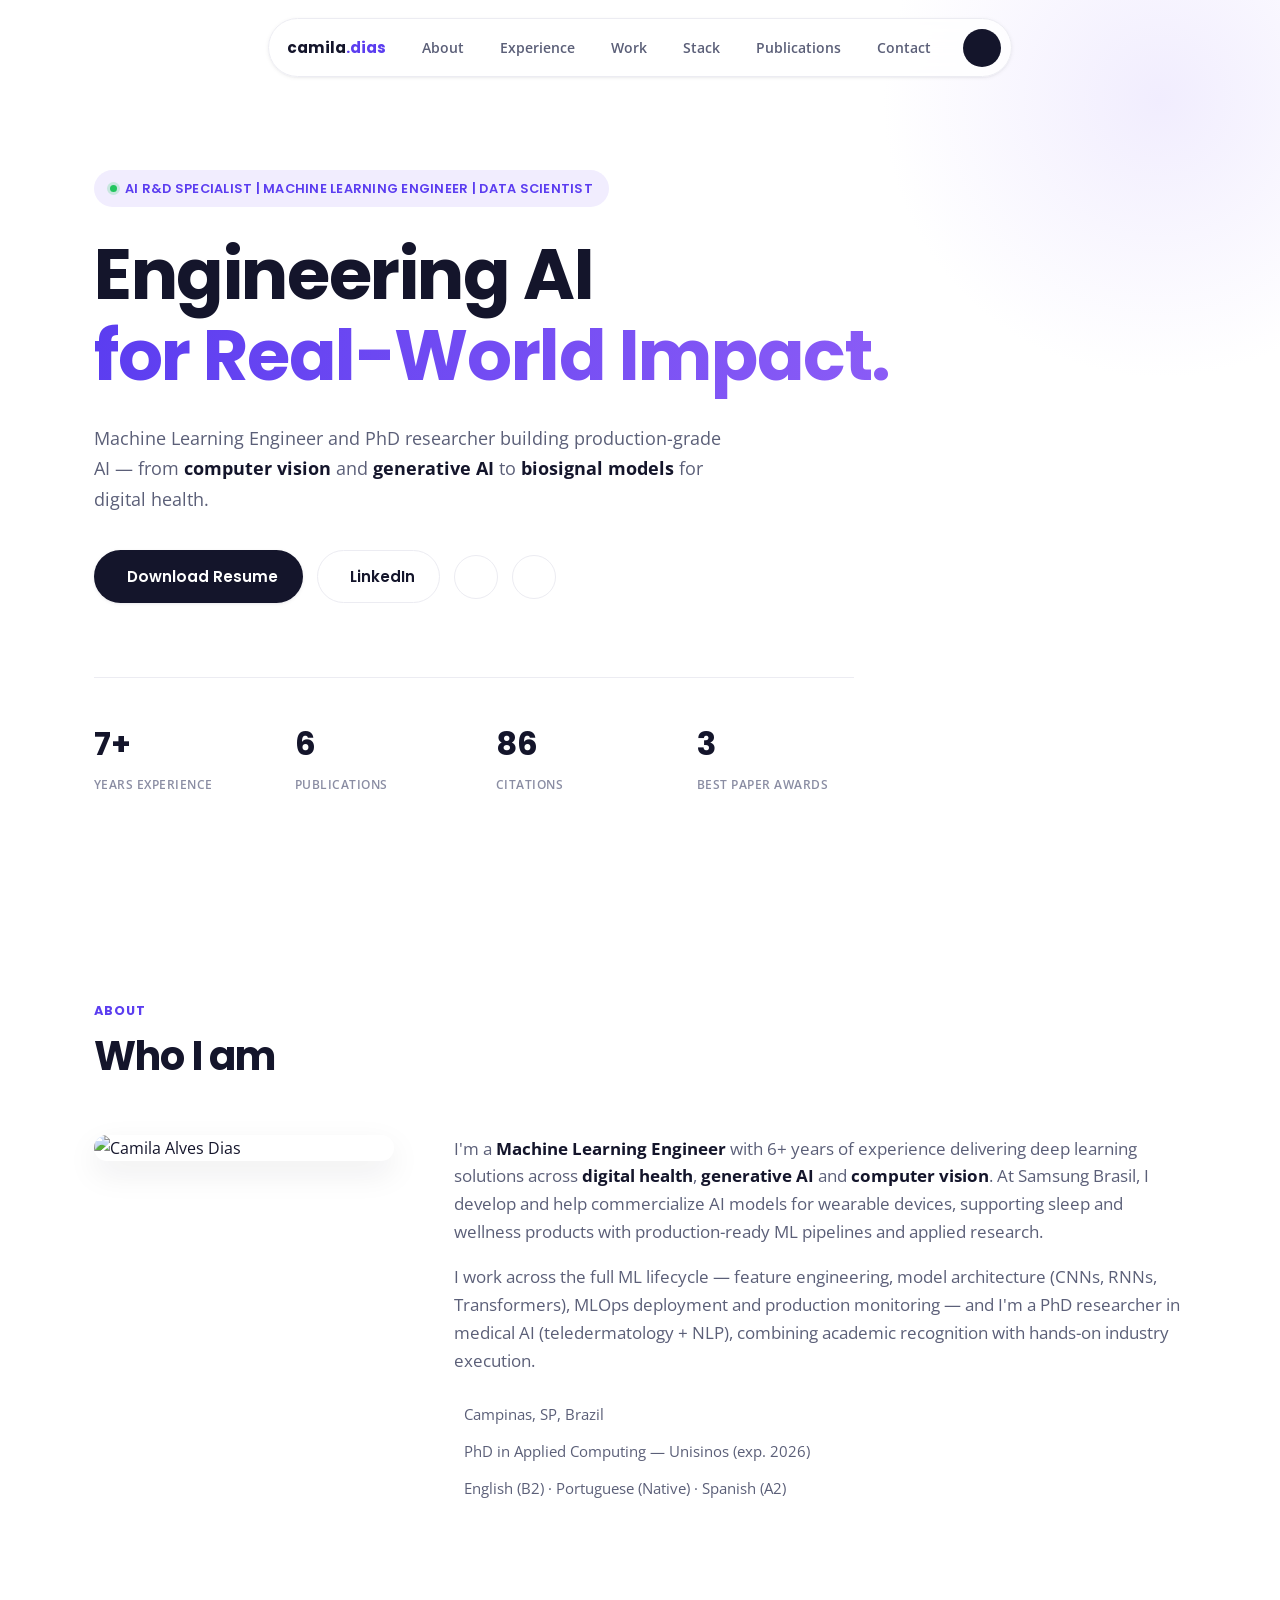
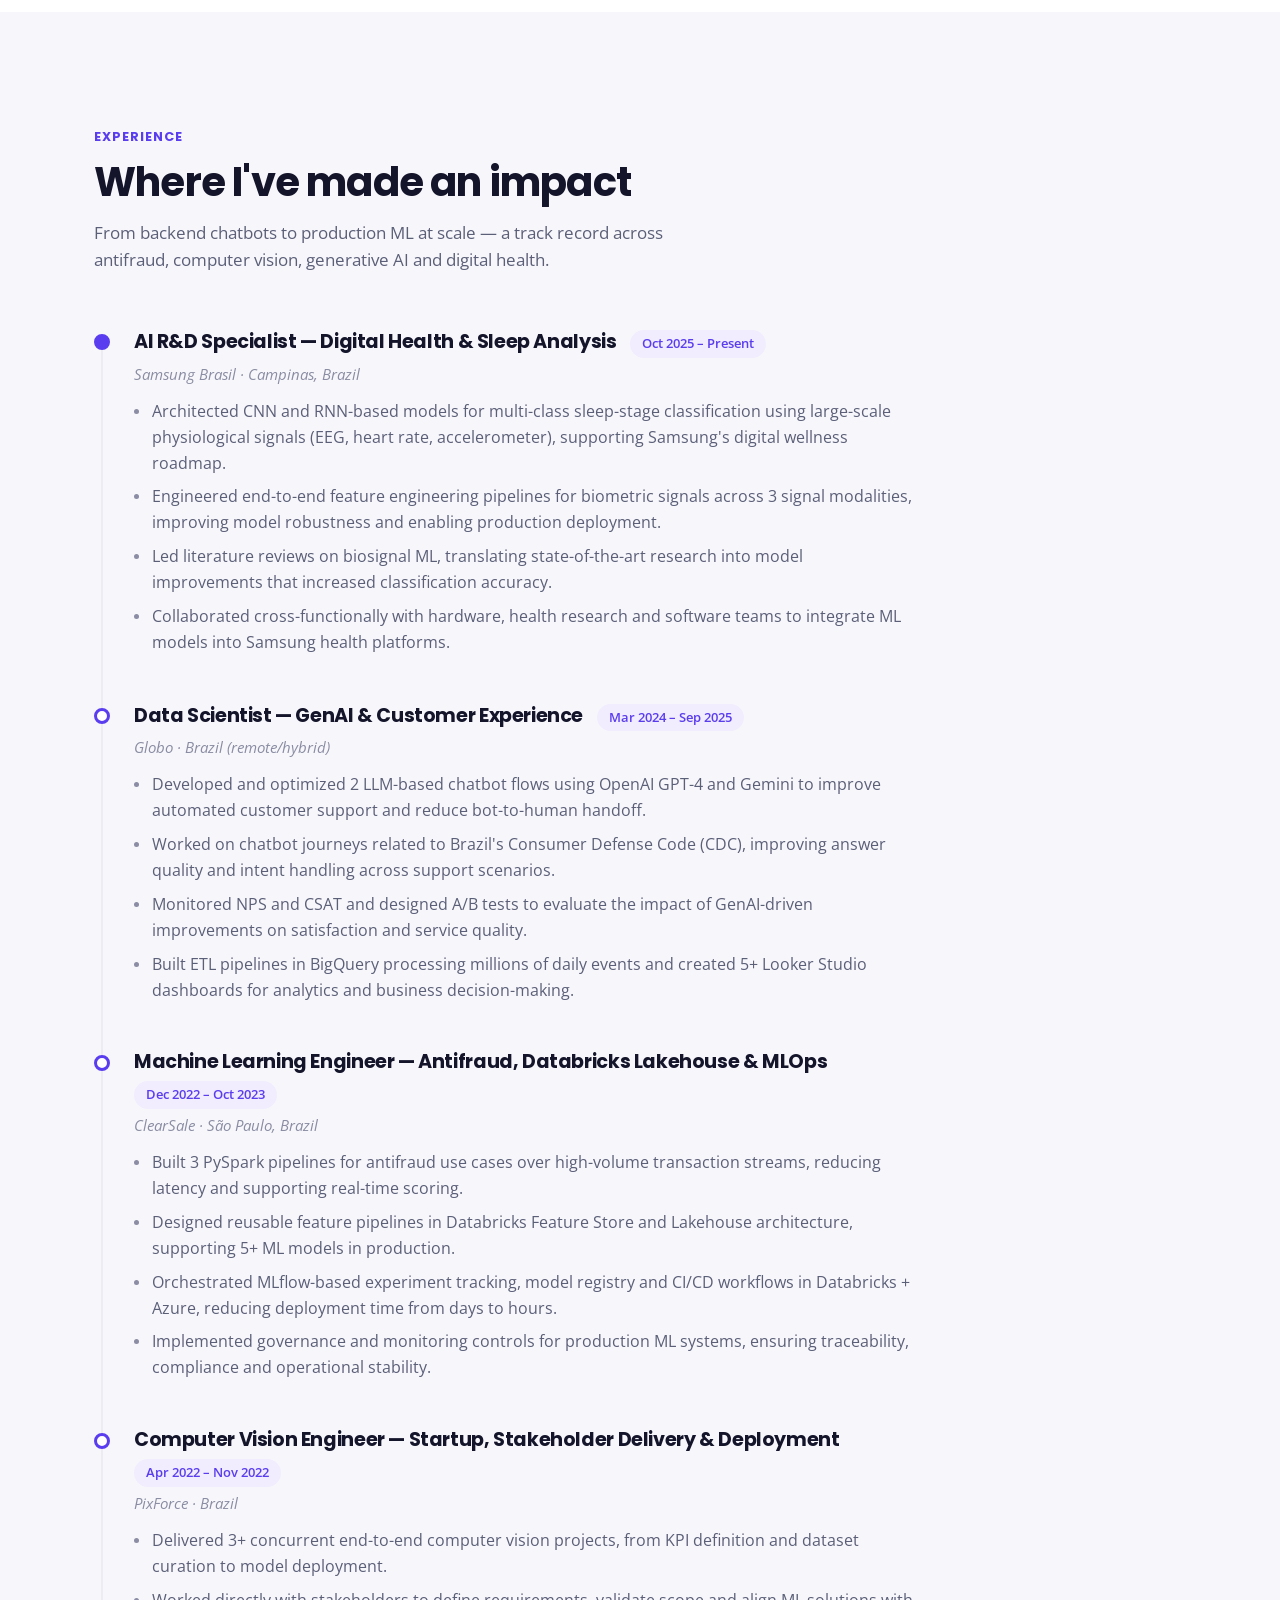
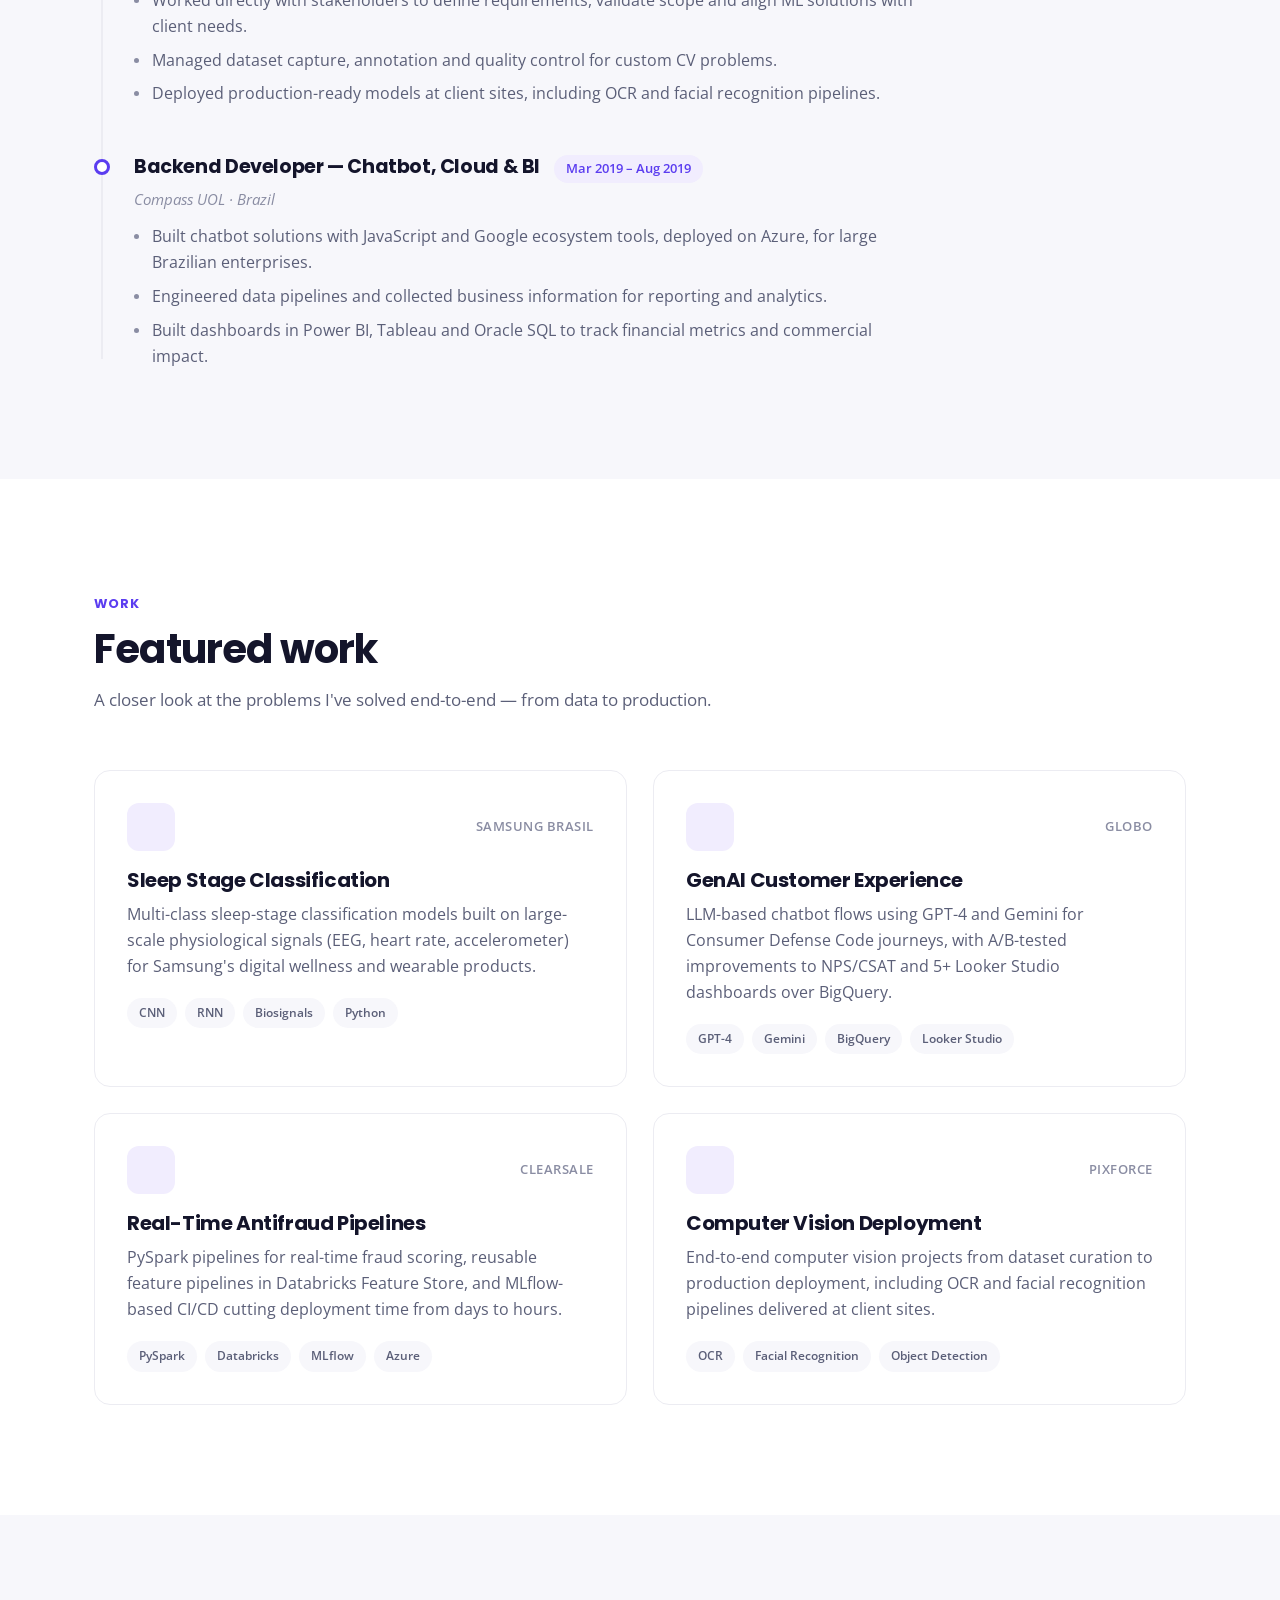
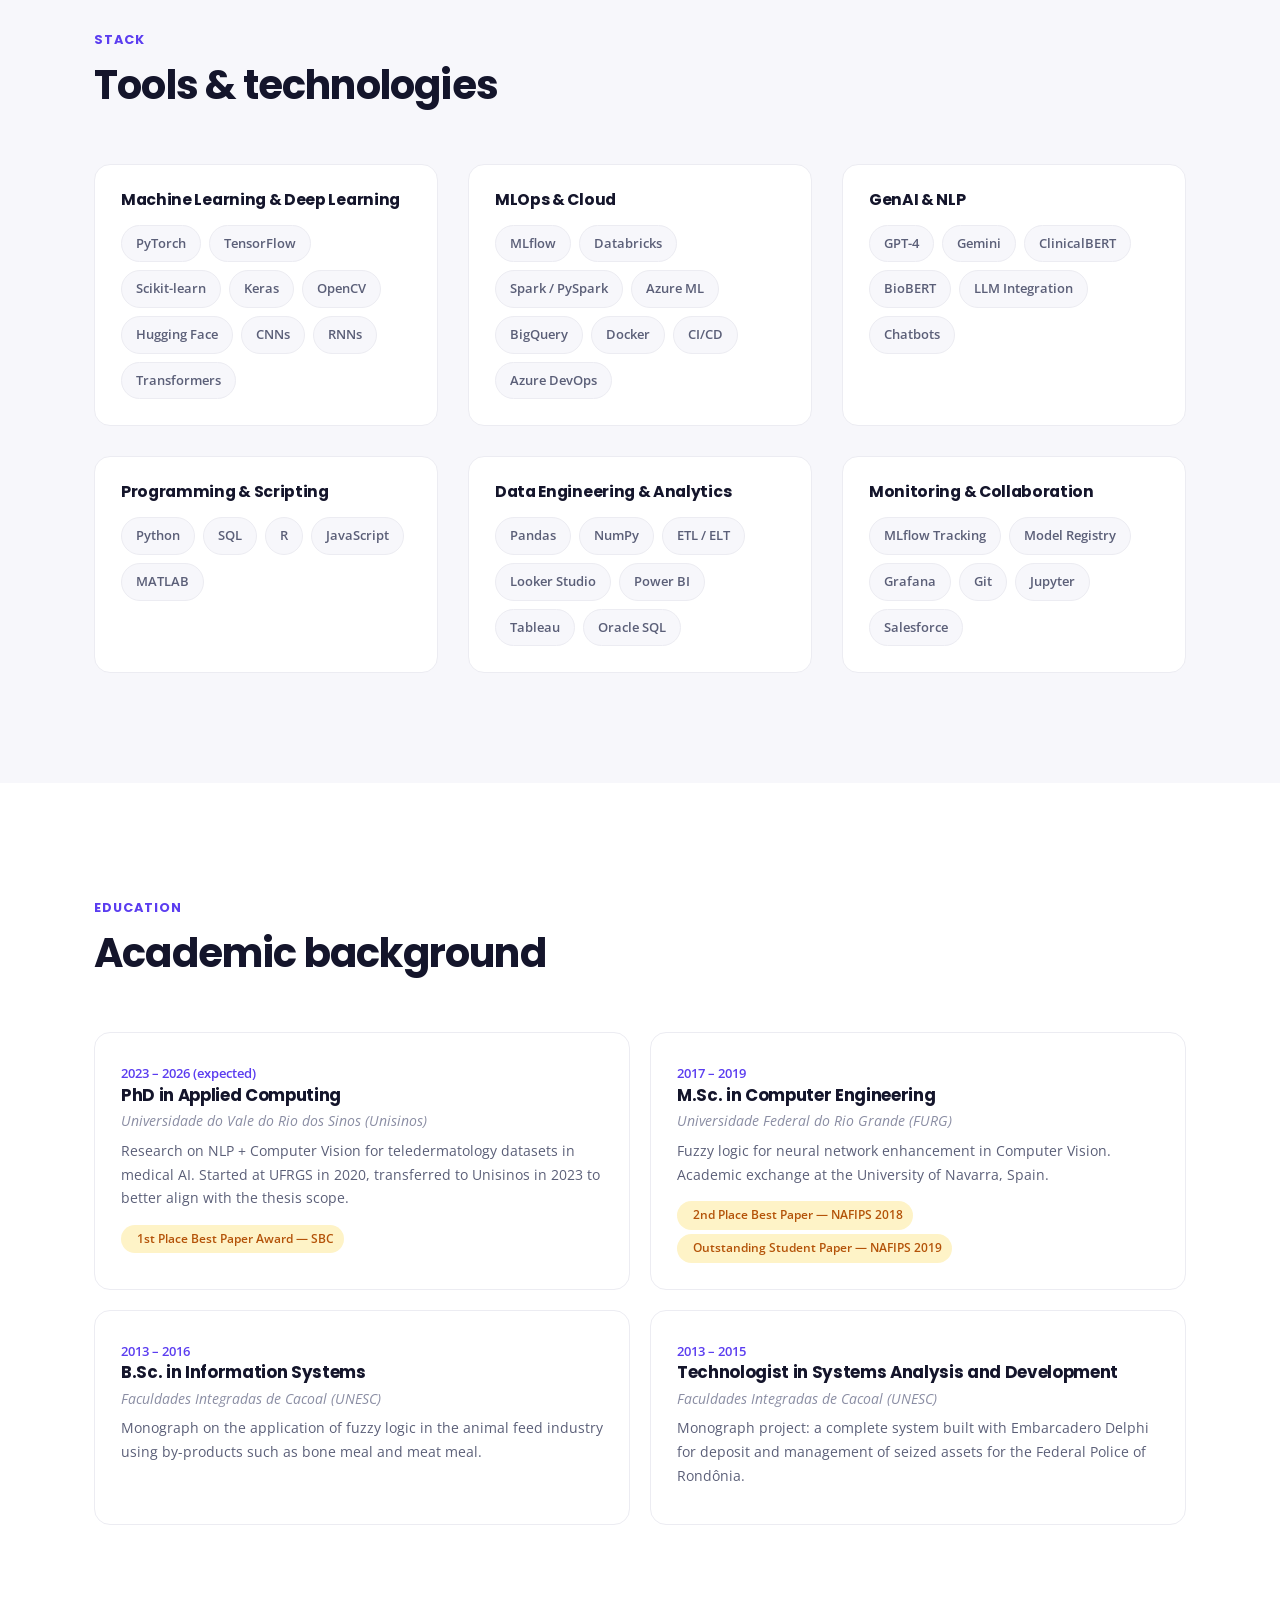
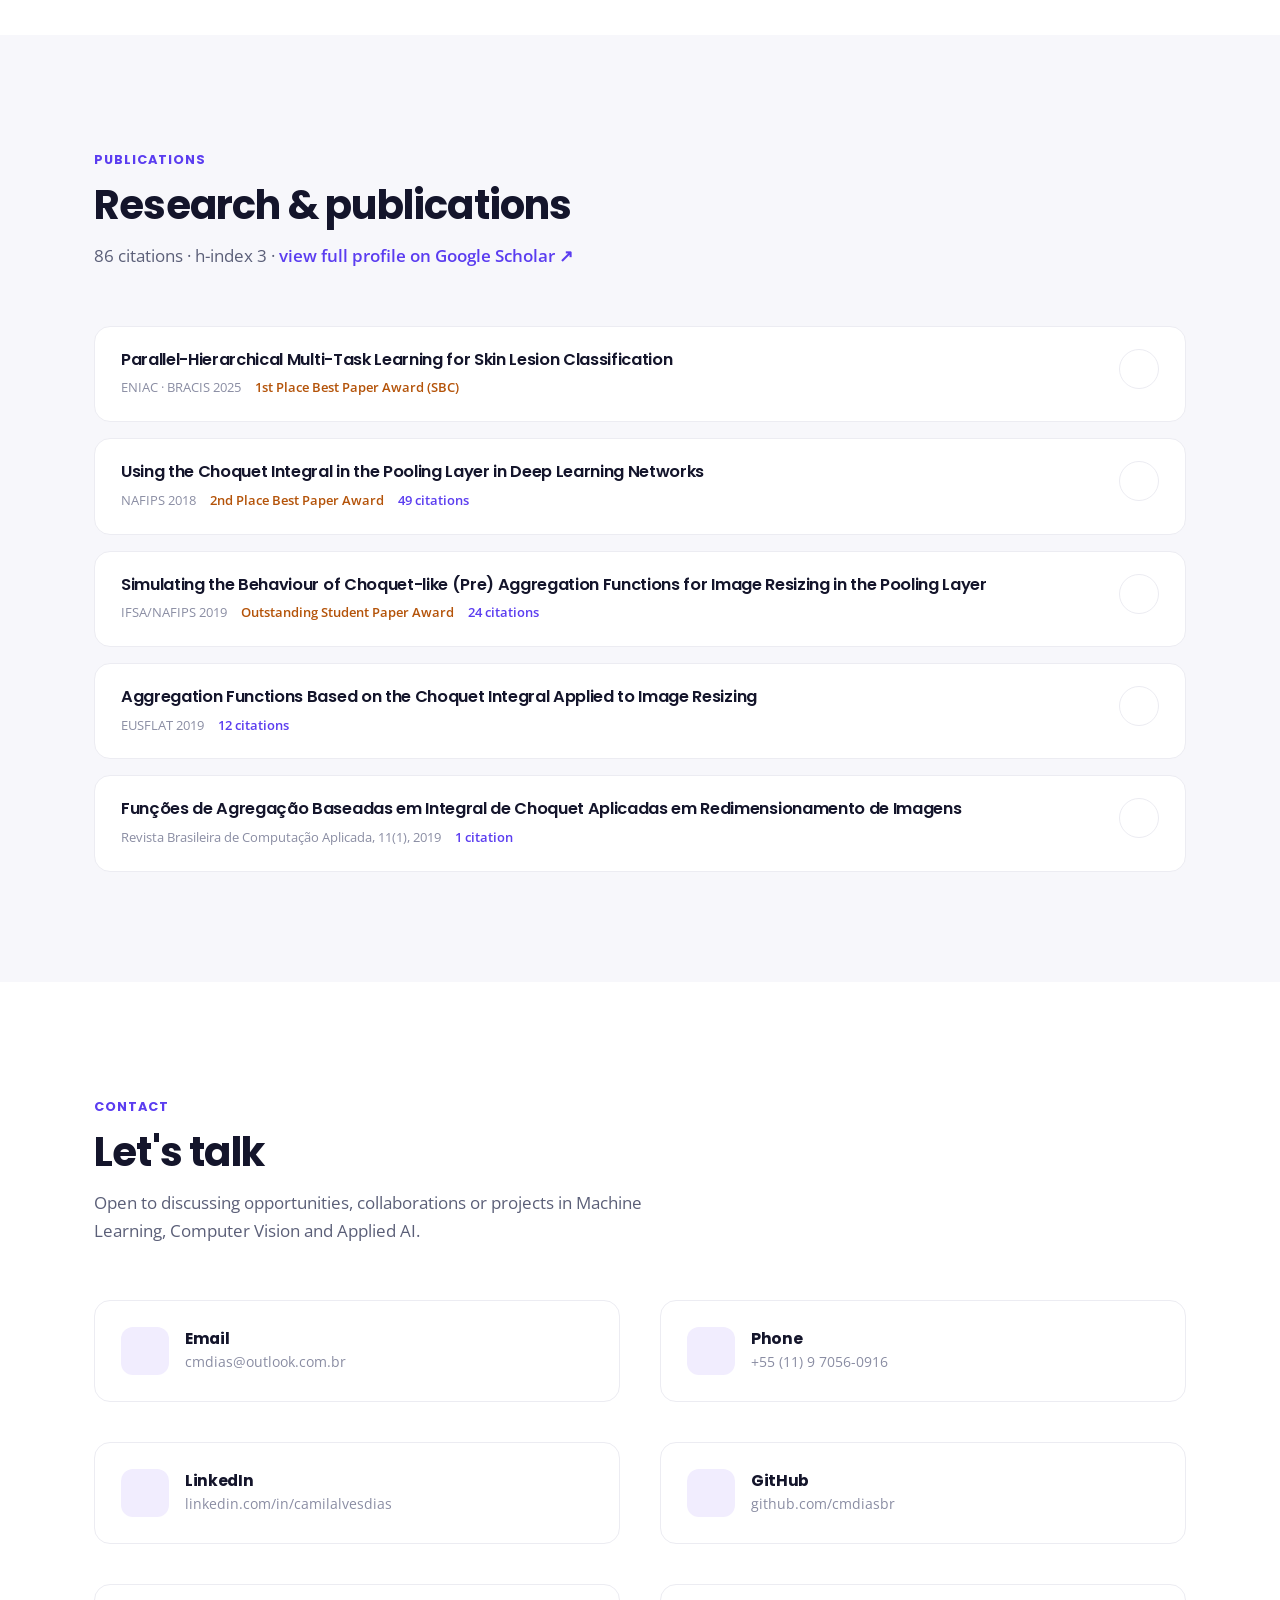
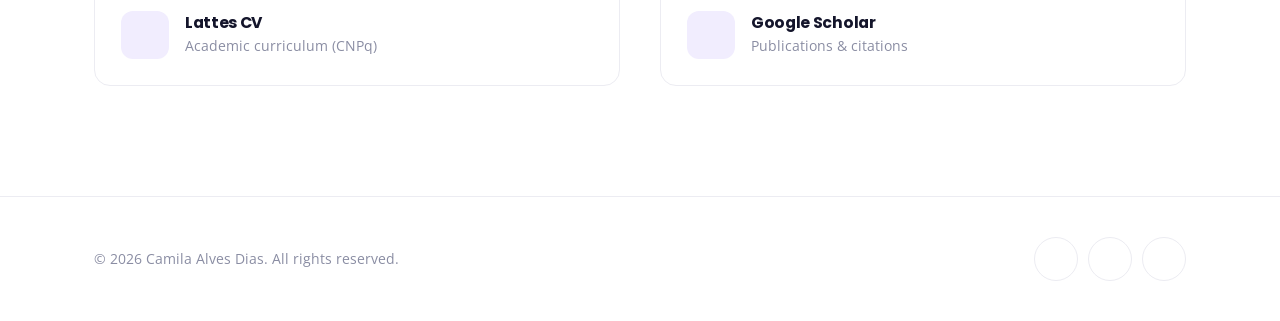
==== commit dbf5ed2c: "updated header" ====
--- a/index.html
+++ b/index.html
@@ -49,7 +49,7 @@
     <div class="hero-bg-decor" aria-hidden="true"></div>
     <div class="container">
       <p class="badge" data-aos="fade-up">
-        <span class="badge-dot"></span> AI R&amp;D Specialist @ Samsung Brasil
+        <span class="badge-dot"></span> AI R&amp;D Specialist | Machine Learning Engineer | Data Scientist
       </p>
       <h1 data-aos="fade-up" data-aos-delay="100">
         Engineering AI<br>
@@ -76,7 +76,7 @@
       </div>
       <div class="hero-stats" data-aos="fade-up" data-aos-delay="250">
         <div class="stat">
-          <span class="stat-num">6+</span>
+          <span class="stat-num">7+</span>
           <span class="stat-label">Years Experience</span>
         </div>
         <div class="stat">
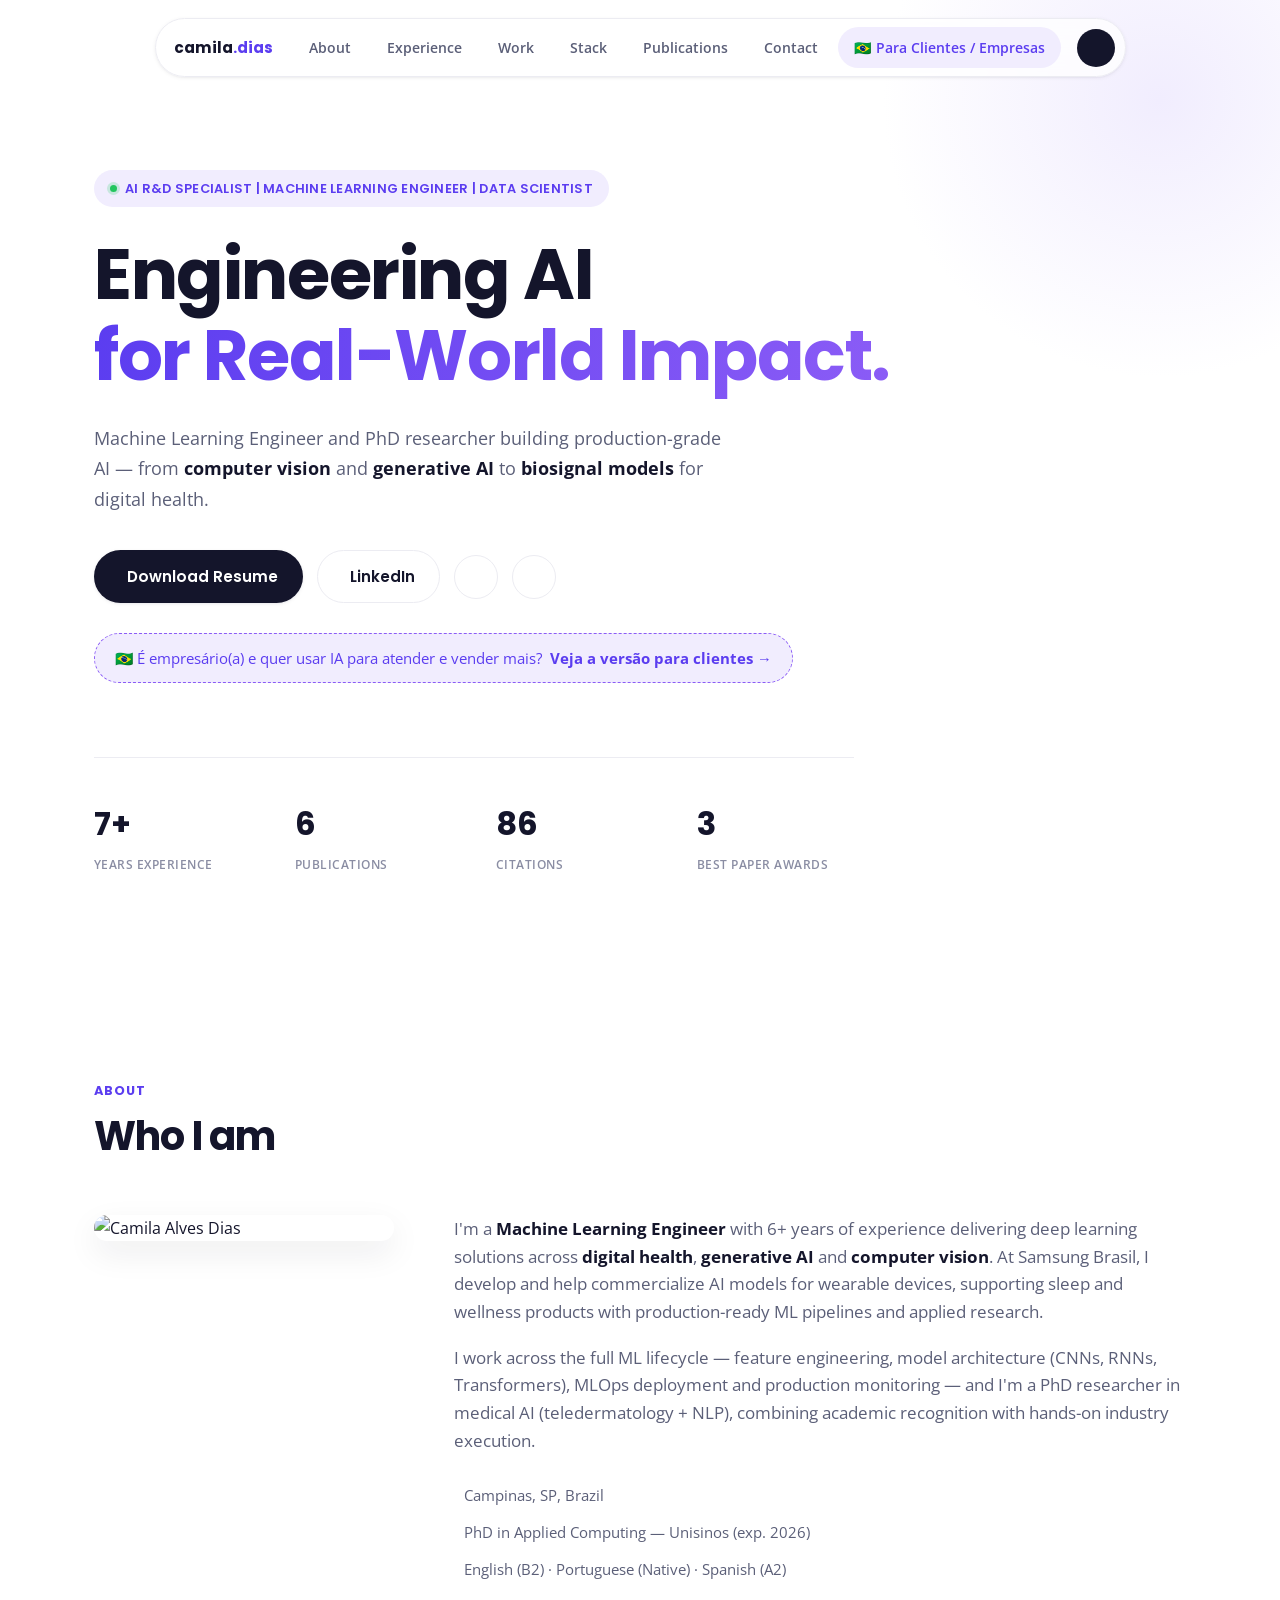
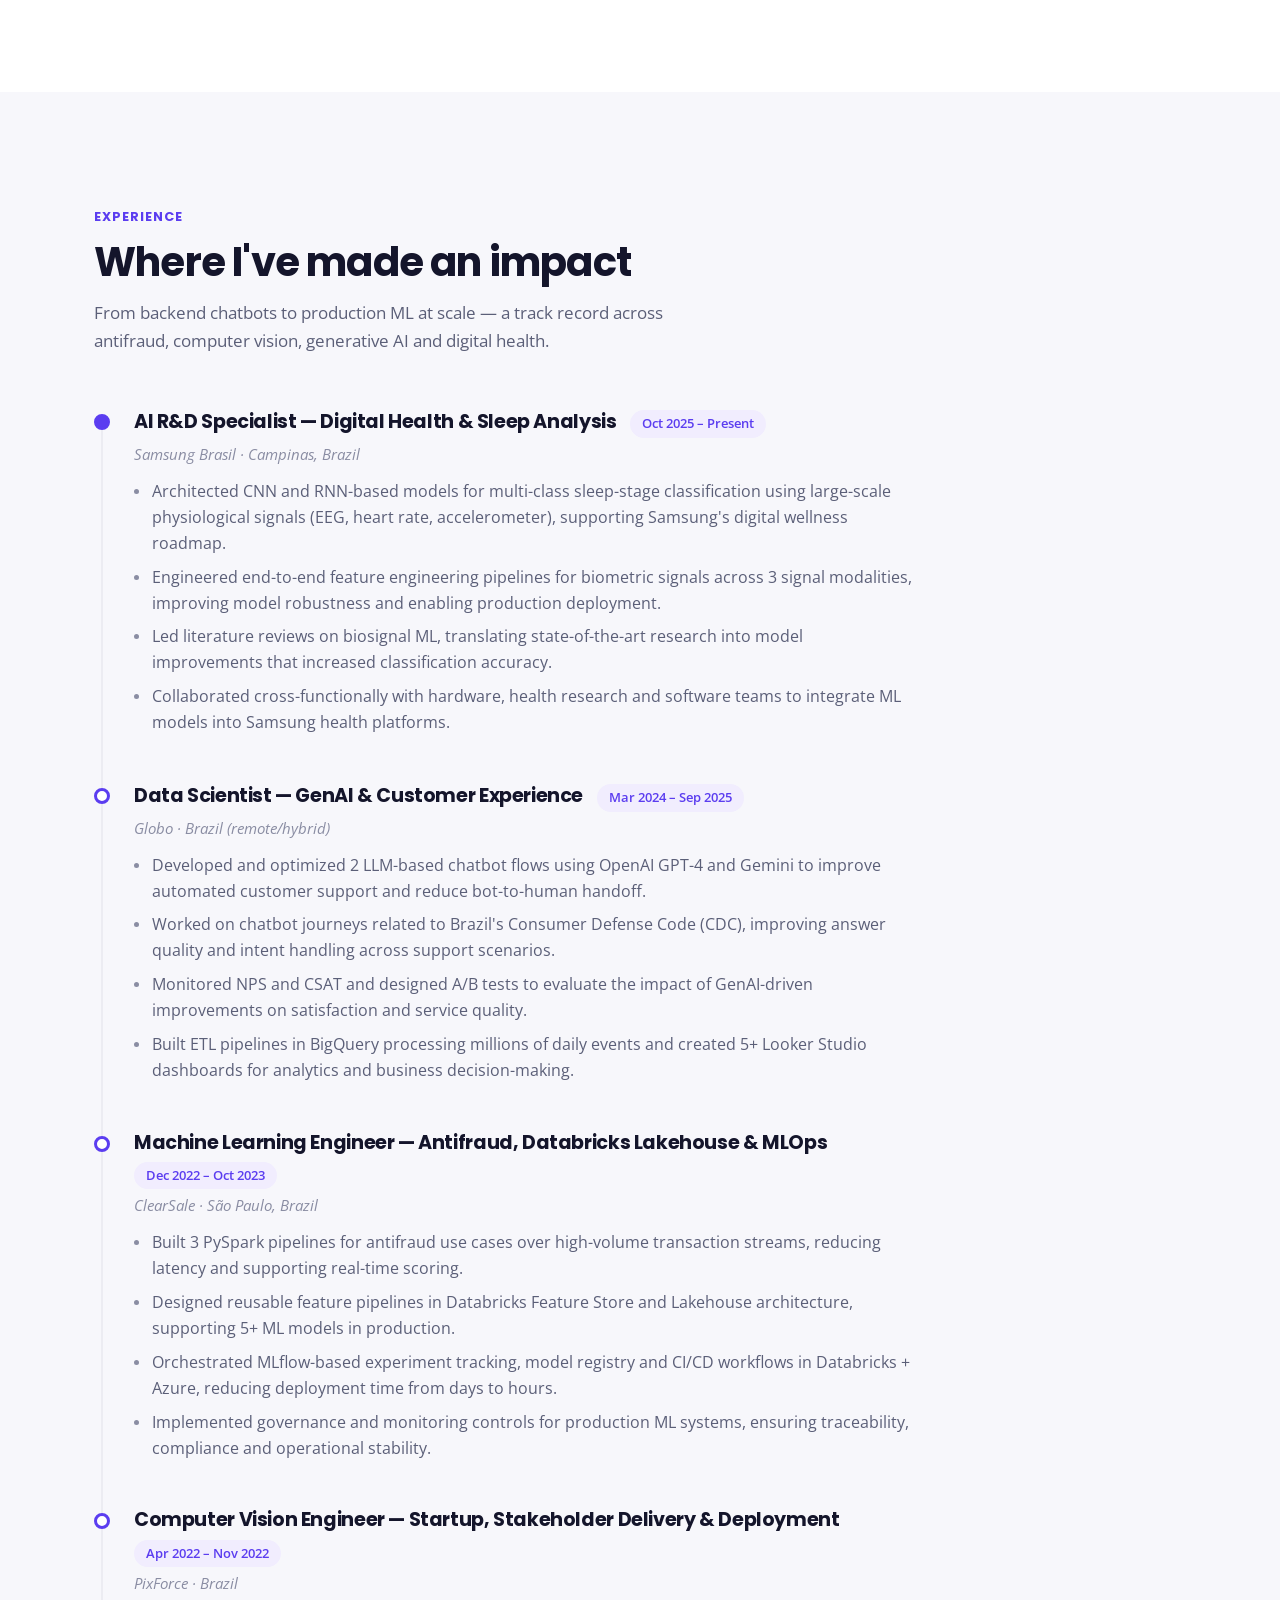
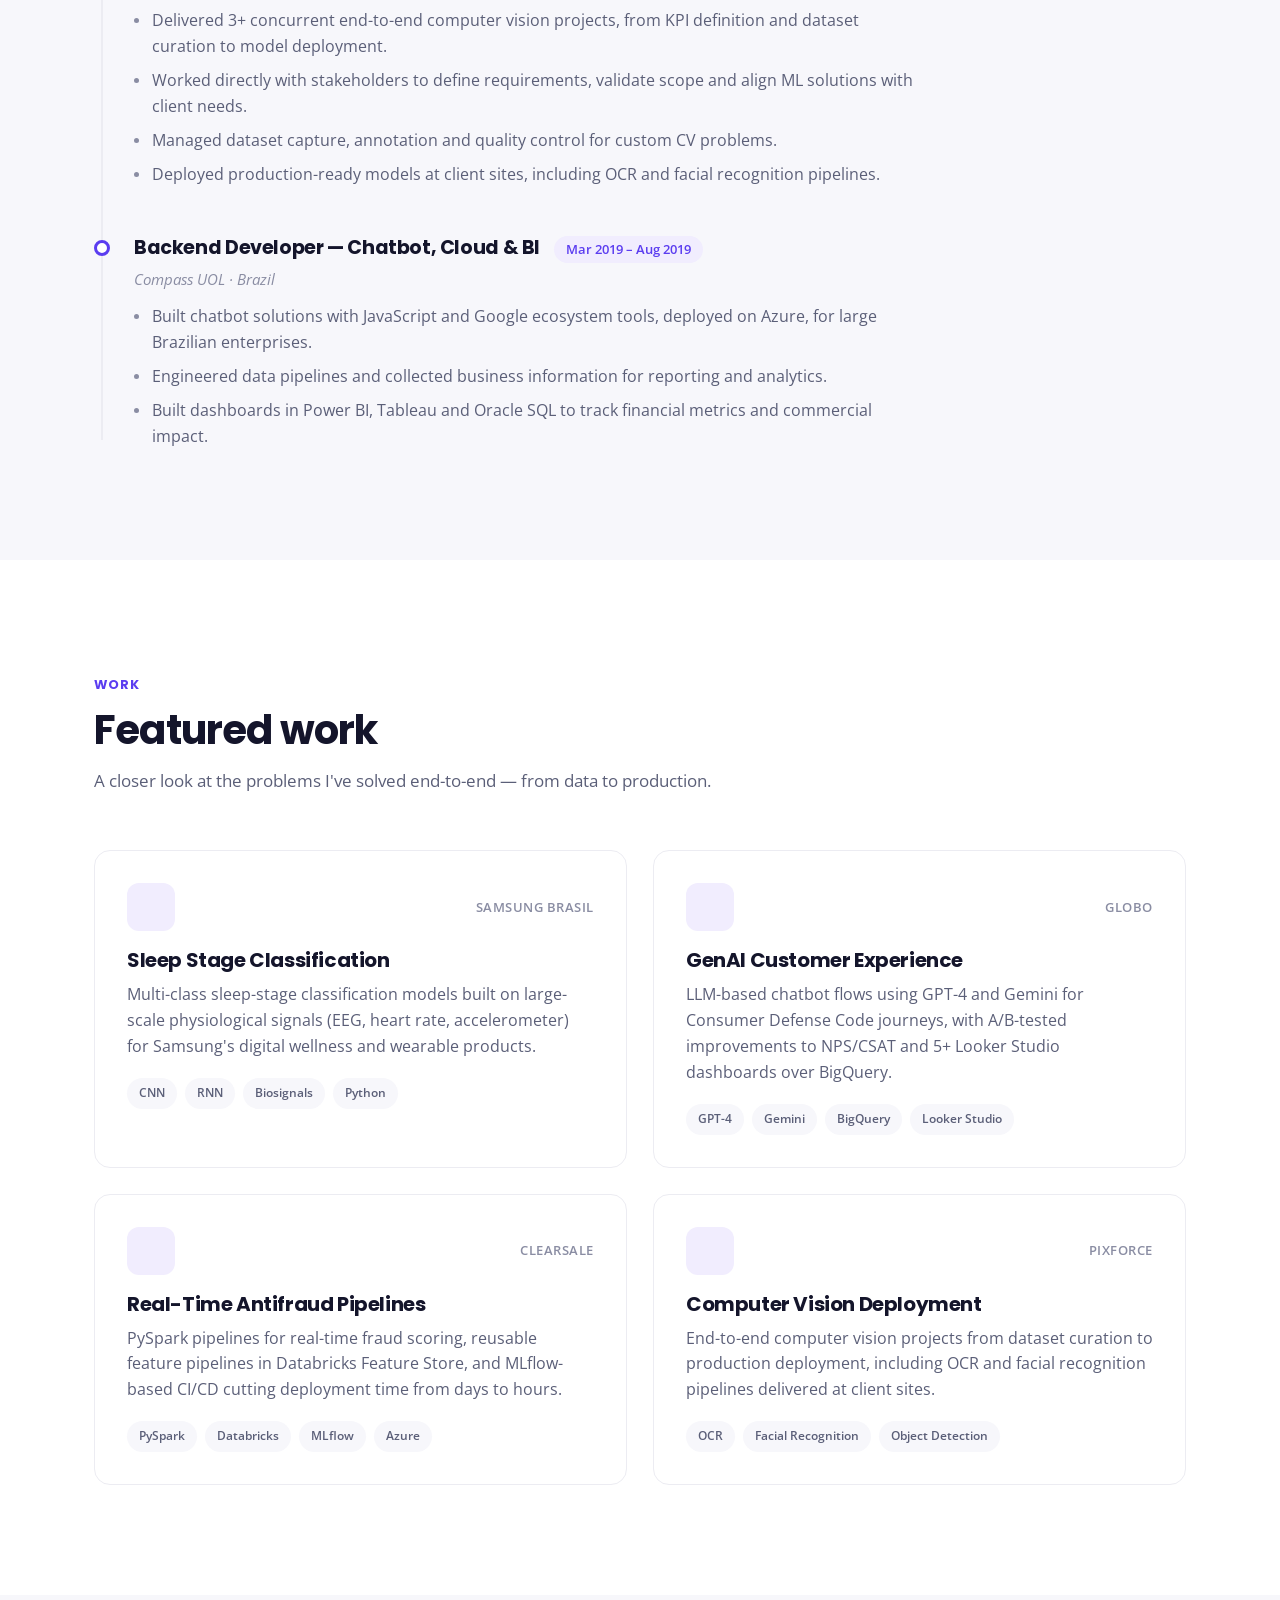
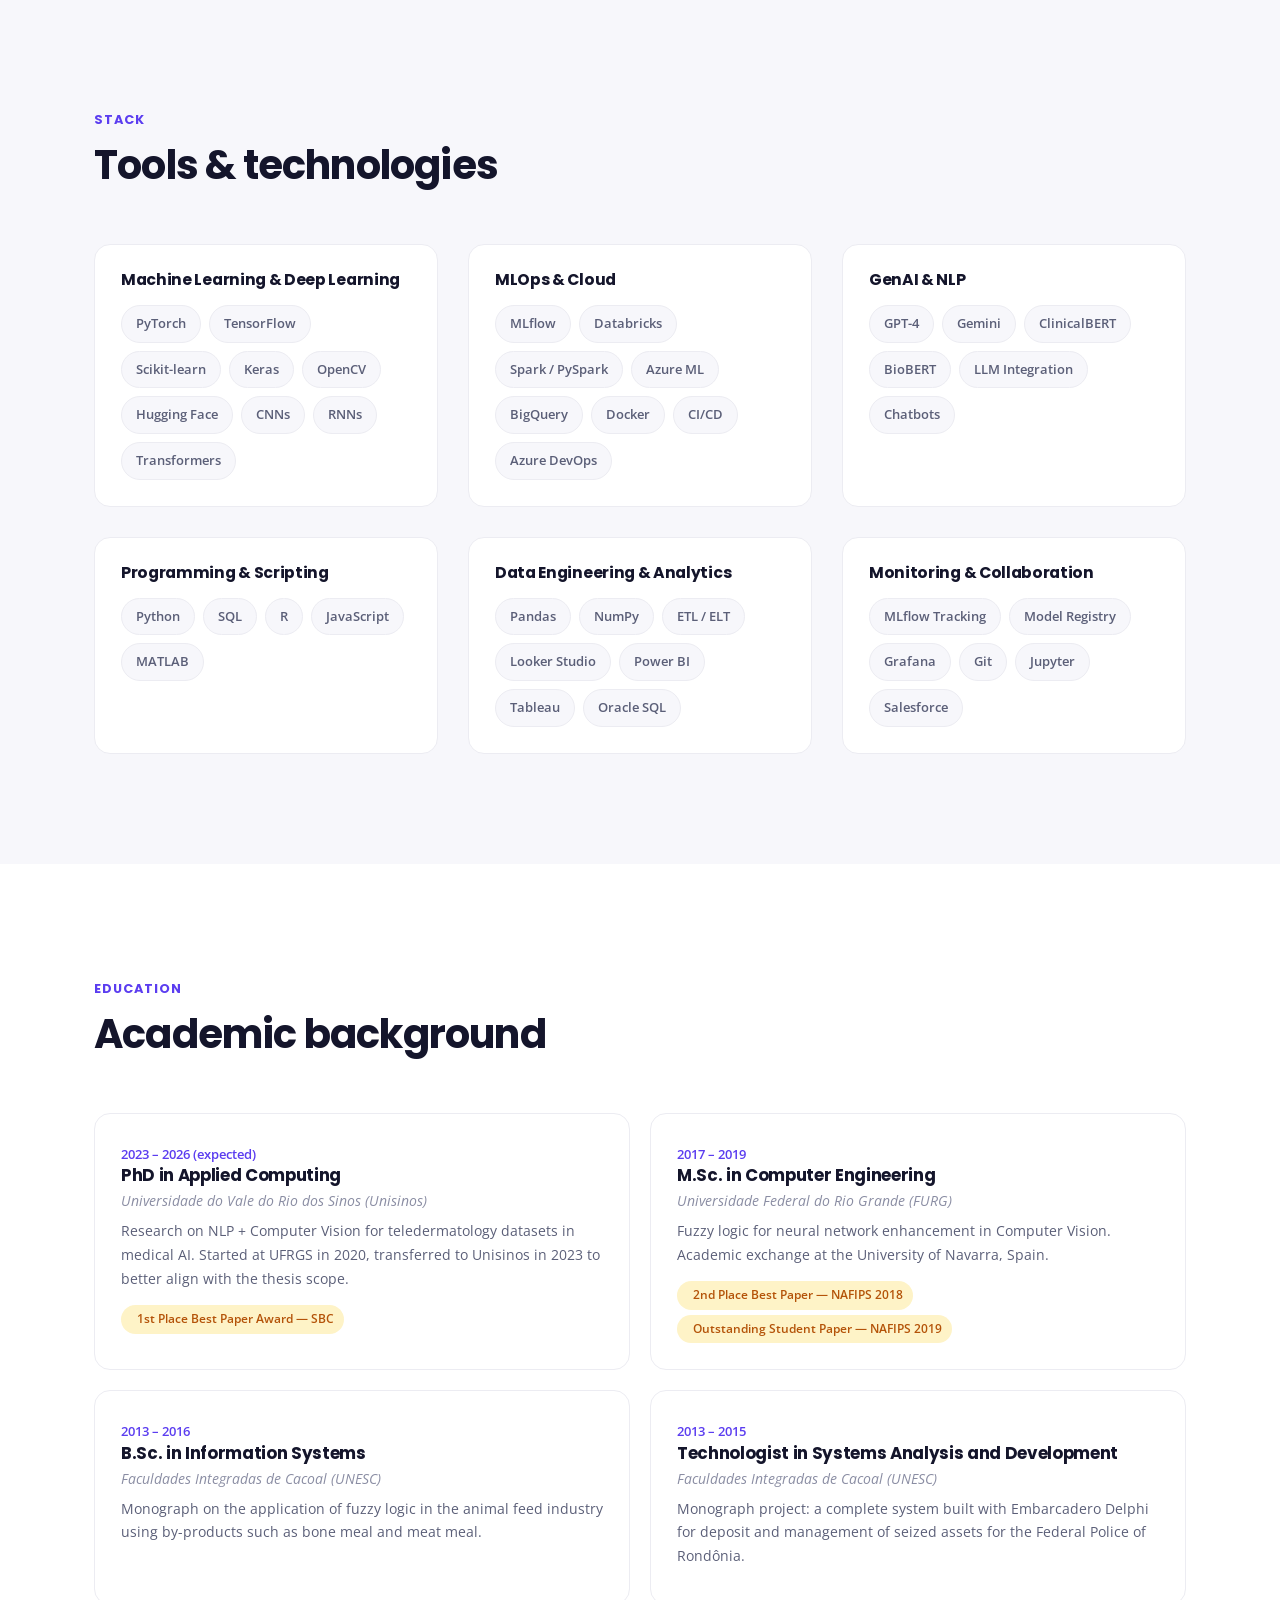
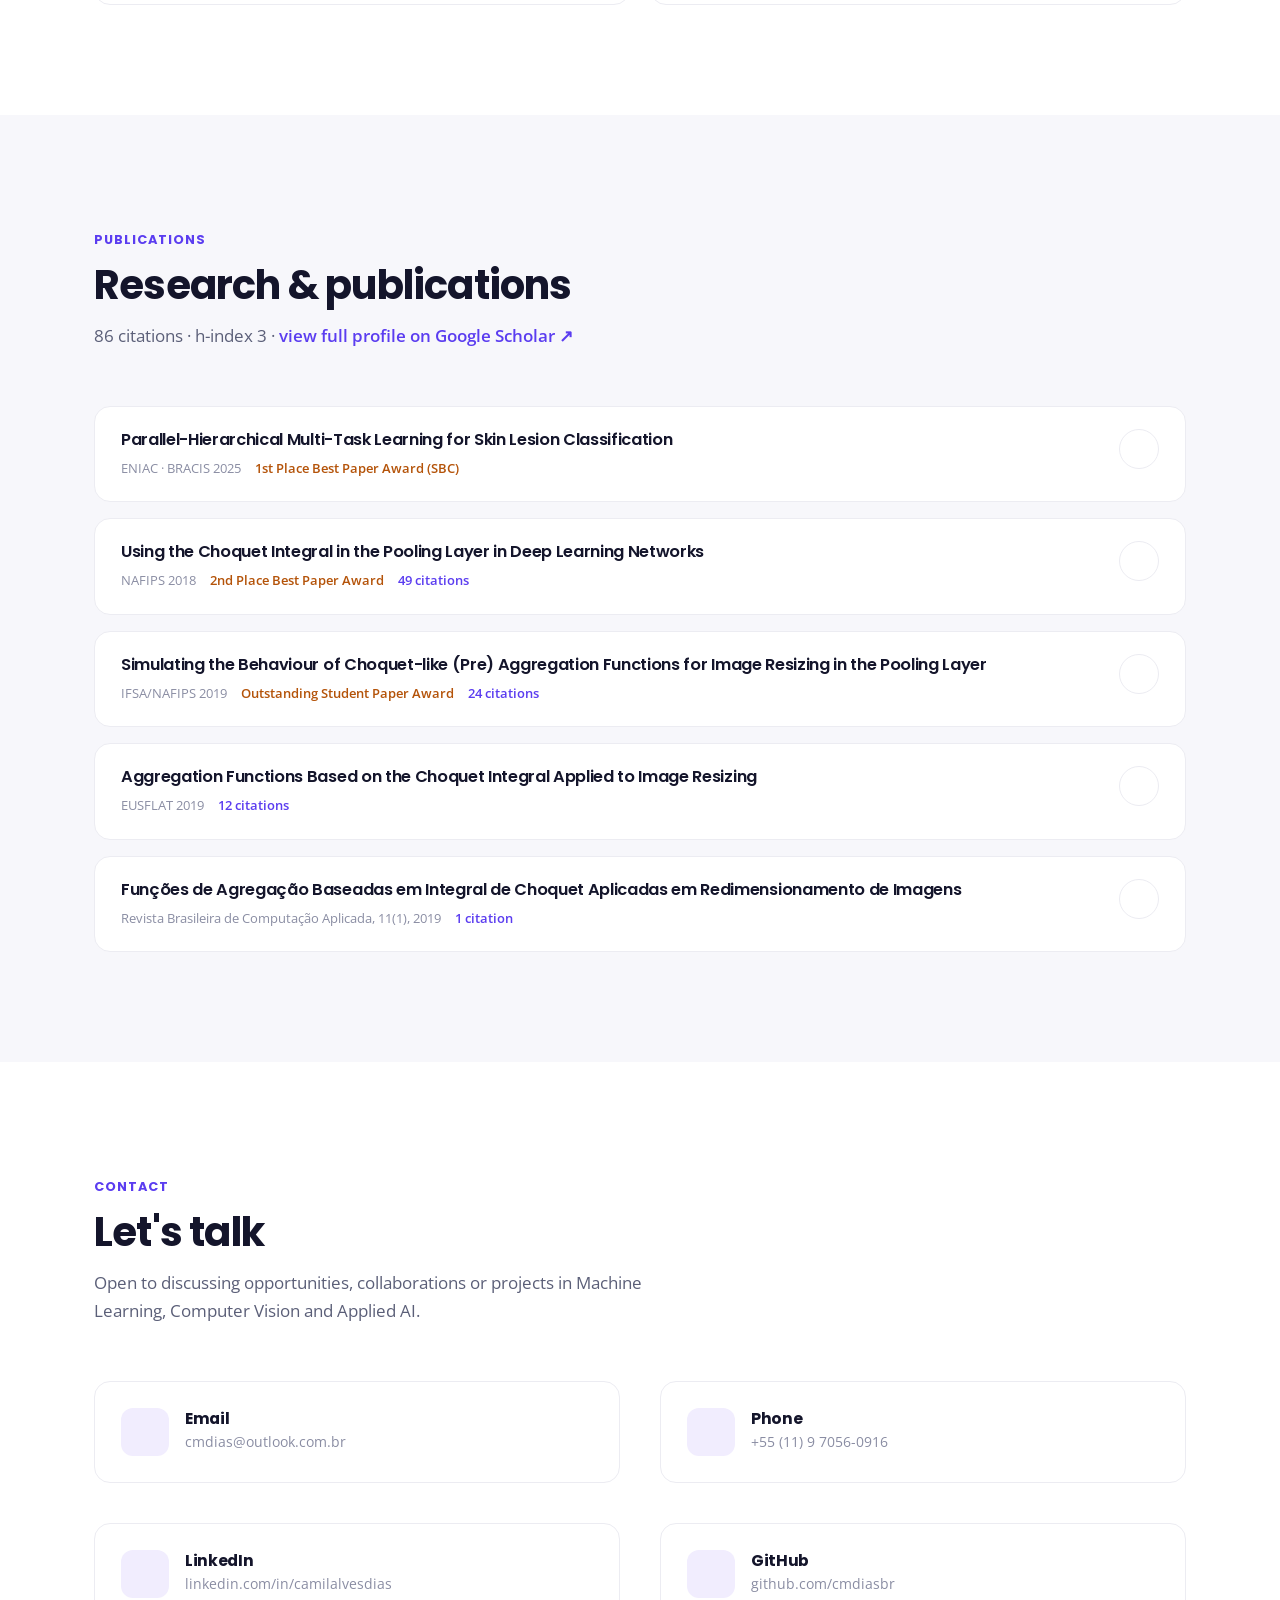
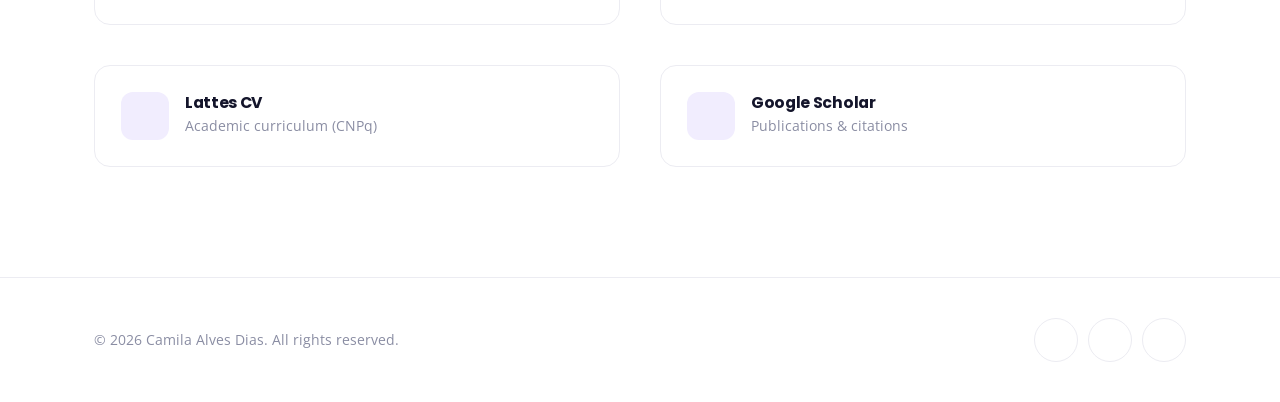
==== commit 931dd0aa: "Add Portuguese business-focused portfolio page for AI marketing clients Adds negocios.html: a conden" ====
--- a/index.html
+++ b/index.html
@@ -38,8 +38,9 @@
         <li><a href="#stack" class="nav-link">Stack</a></li>
         <li><a href="#publications" class="nav-link">Publications</a></li>
         <li><a href="#contact" class="nav-link">Contact</a></li>
+        <li><a href="negocios.html" target="_blank" rel="noopener noreferrer" class="nav-link nav-link-highlight">🇧🇷 Para Clientes / Empresas</a></li>
       </ul>
-      <a href="assets/Camila-Dias-Resume-en.pdf" class="nav-resume-btn" download title="Download Resume"><i class="bi bi-download"></i></a>
+      <a href="assets/CamilaDias-CV_EN.pdf" class="nav-resume-btn" download title="Download Resume"><i class="bi bi-download"></i></a>
       <button class="nav-toggle" id="navToggle" aria-label="Toggle menu"><i class="bx bx-menu"></i></button>
     </nav>
   </div>
@@ -61,7 +62,7 @@
         for digital health.
       </p>
       <div class="hero-cta" data-aos="fade-up" data-aos-delay="200">
-        <a href="assets/Camila-Dias-Resume-en.pdf" class="btn btn-primary" download>
+        <a href="assets/CamilaDias-CV_EN.pdf" class="btn btn-primary" download>
           <i class="bi bi-download"></i> Download Resume
         </a>
         <a href="https://www.linkedin.com/in/camilalvesdias/" target="_blank" rel="noopener noreferrer" class="btn btn-outline">
@@ -74,6 +75,9 @@
           <i class="bx bxs-graduation"></i>
         </a>
       </div>
+      <a href="negocios.html" target="_blank" rel="noopener noreferrer" class="hero-negocios-link" data-aos="fade-up" data-aos-delay="220">
+        🇧🇷 É empresário(a) e quer usar IA para atender e vender mais? <strong>Veja a versão para clientes →</strong>
+      </a>
       <div class="hero-stats" data-aos="fade-up" data-aos-delay="250">
         <div class="stat">
           <span class="stat-num">7+</span>
--- a/assets/css/clean.css
+++ b/assets/css/clean.css
@@ -179,6 +179,30 @@
   background: var(--bg-alt);
 }
 
+.nav-link-highlight {
+  background: var(--accent-soft) !important;
+  color: var(--accent) !important;
+}
+
+.nav-link-highlight:hover { background: var(--accent) !important; color: #fff !important; }
+
+.hero-negocios-link {
+  display: inline-flex;
+  align-items: center;
+  gap: 8px;
+  margin-top: 30px;
+  padding: 12px 20px;
+  border-radius: 999px;
+  background: var(--accent-soft);
+  color: var(--accent);
+  font-size: 0.92rem;
+  border: 1px dashed var(--accent-2);
+  transition: all 0.15s ease;
+}
+
+.hero-negocios-link:hover { background: var(--accent); color: #fff; border-style: solid; }
+.hero-negocios-link strong { color: inherit; }
+
 .nav-resume-btn {
   display: inline-flex;
   align-items: center;
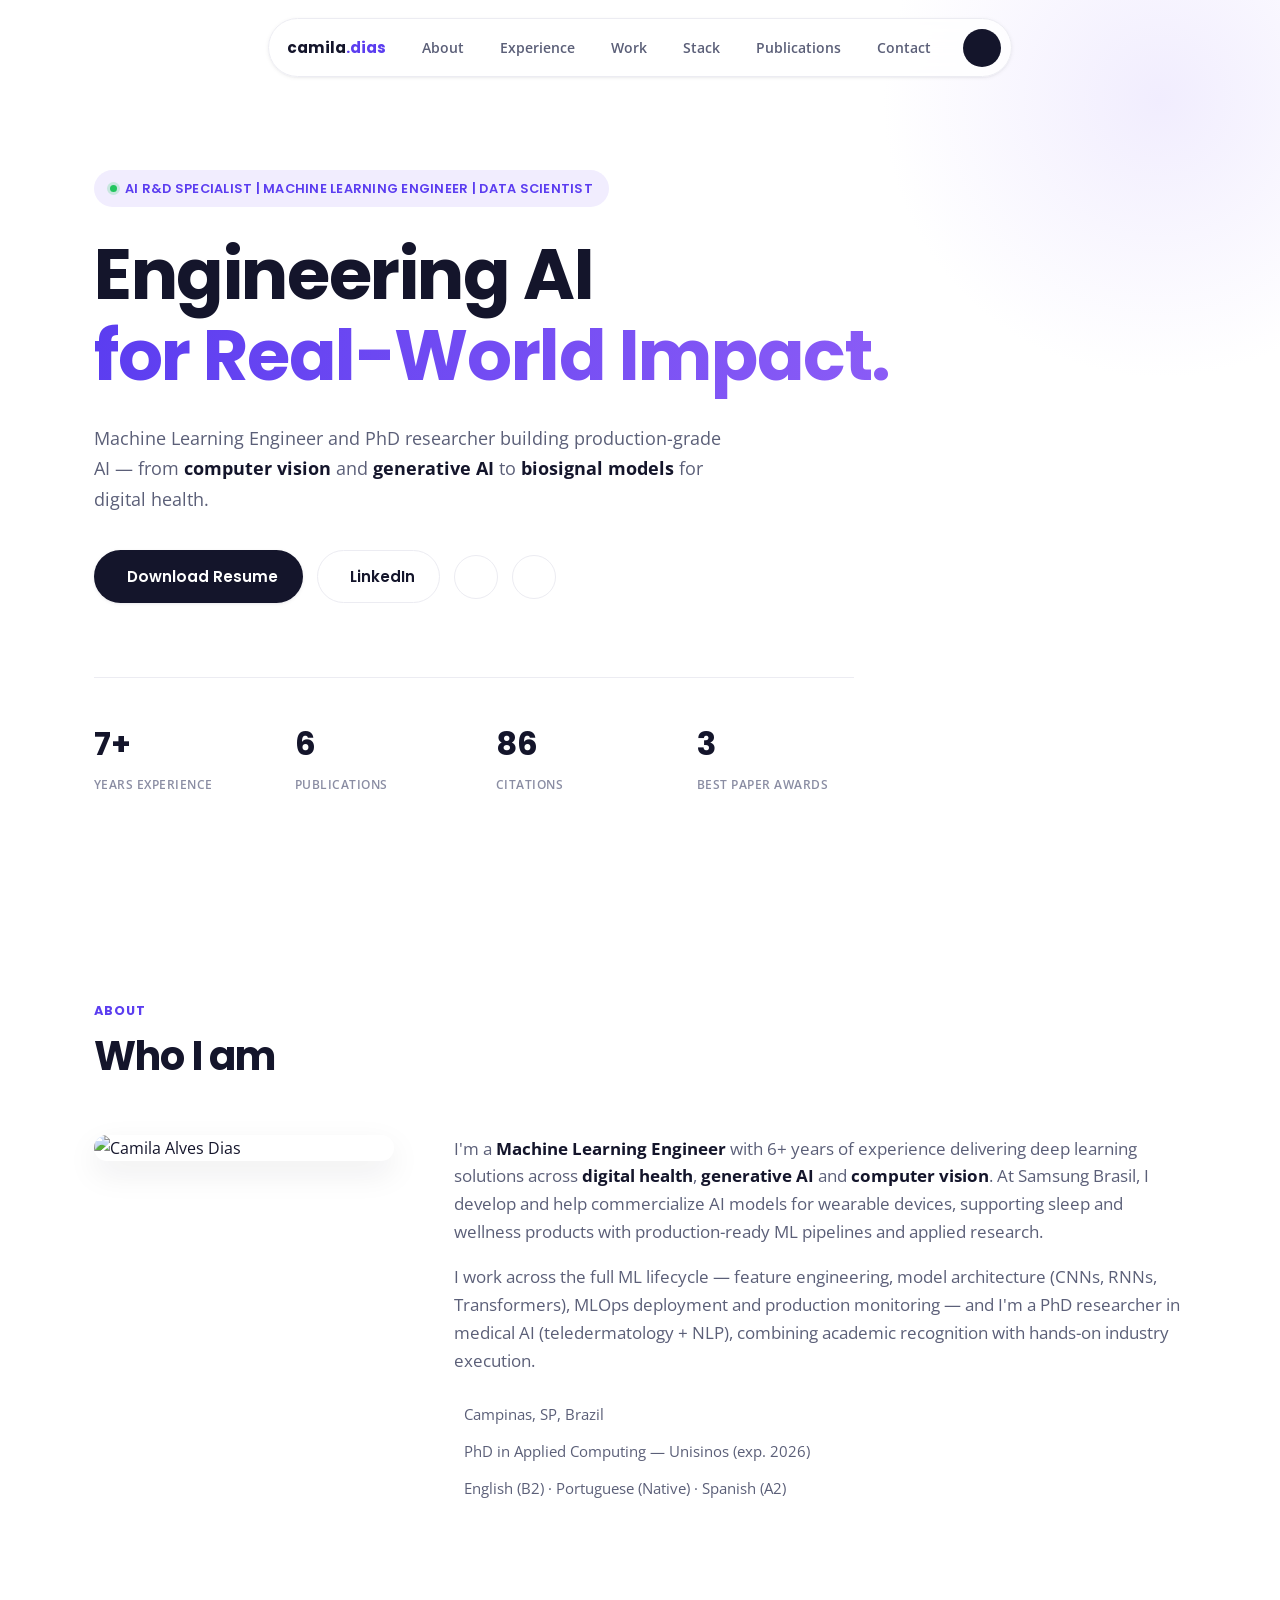
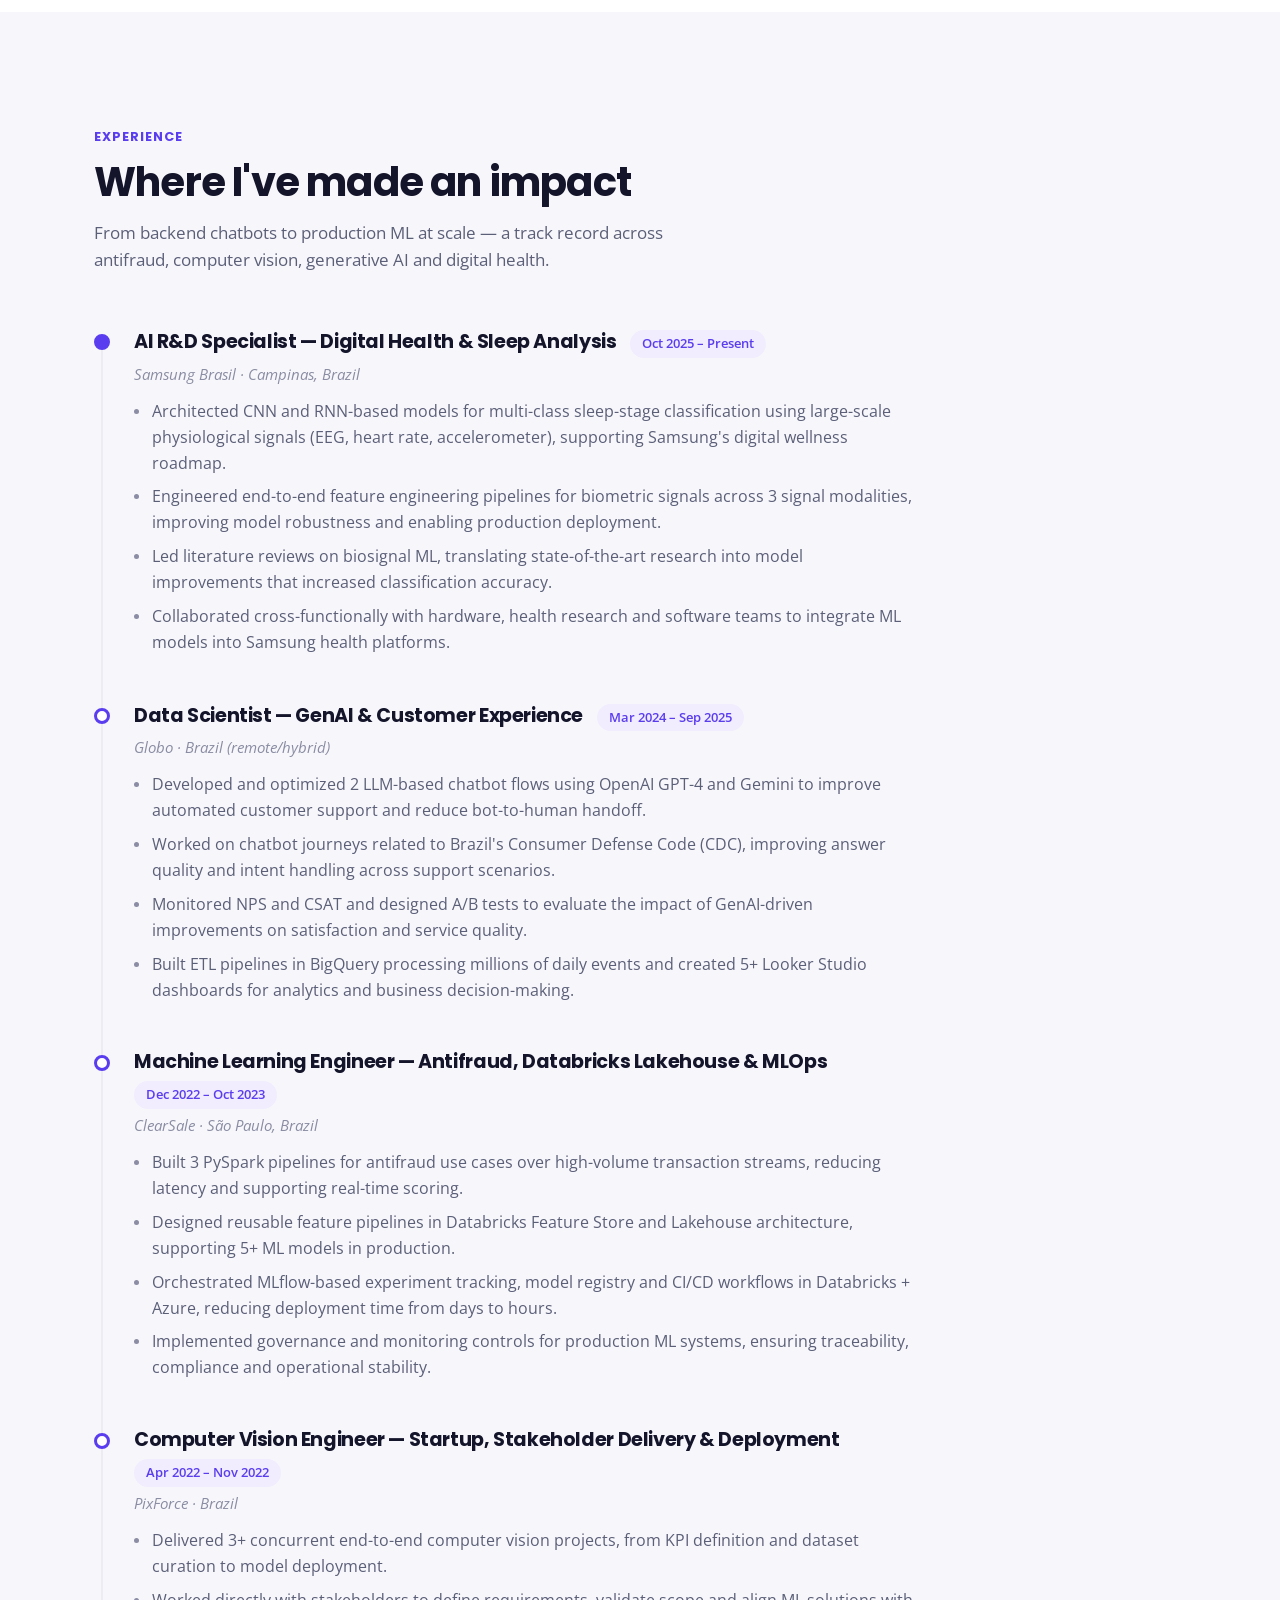
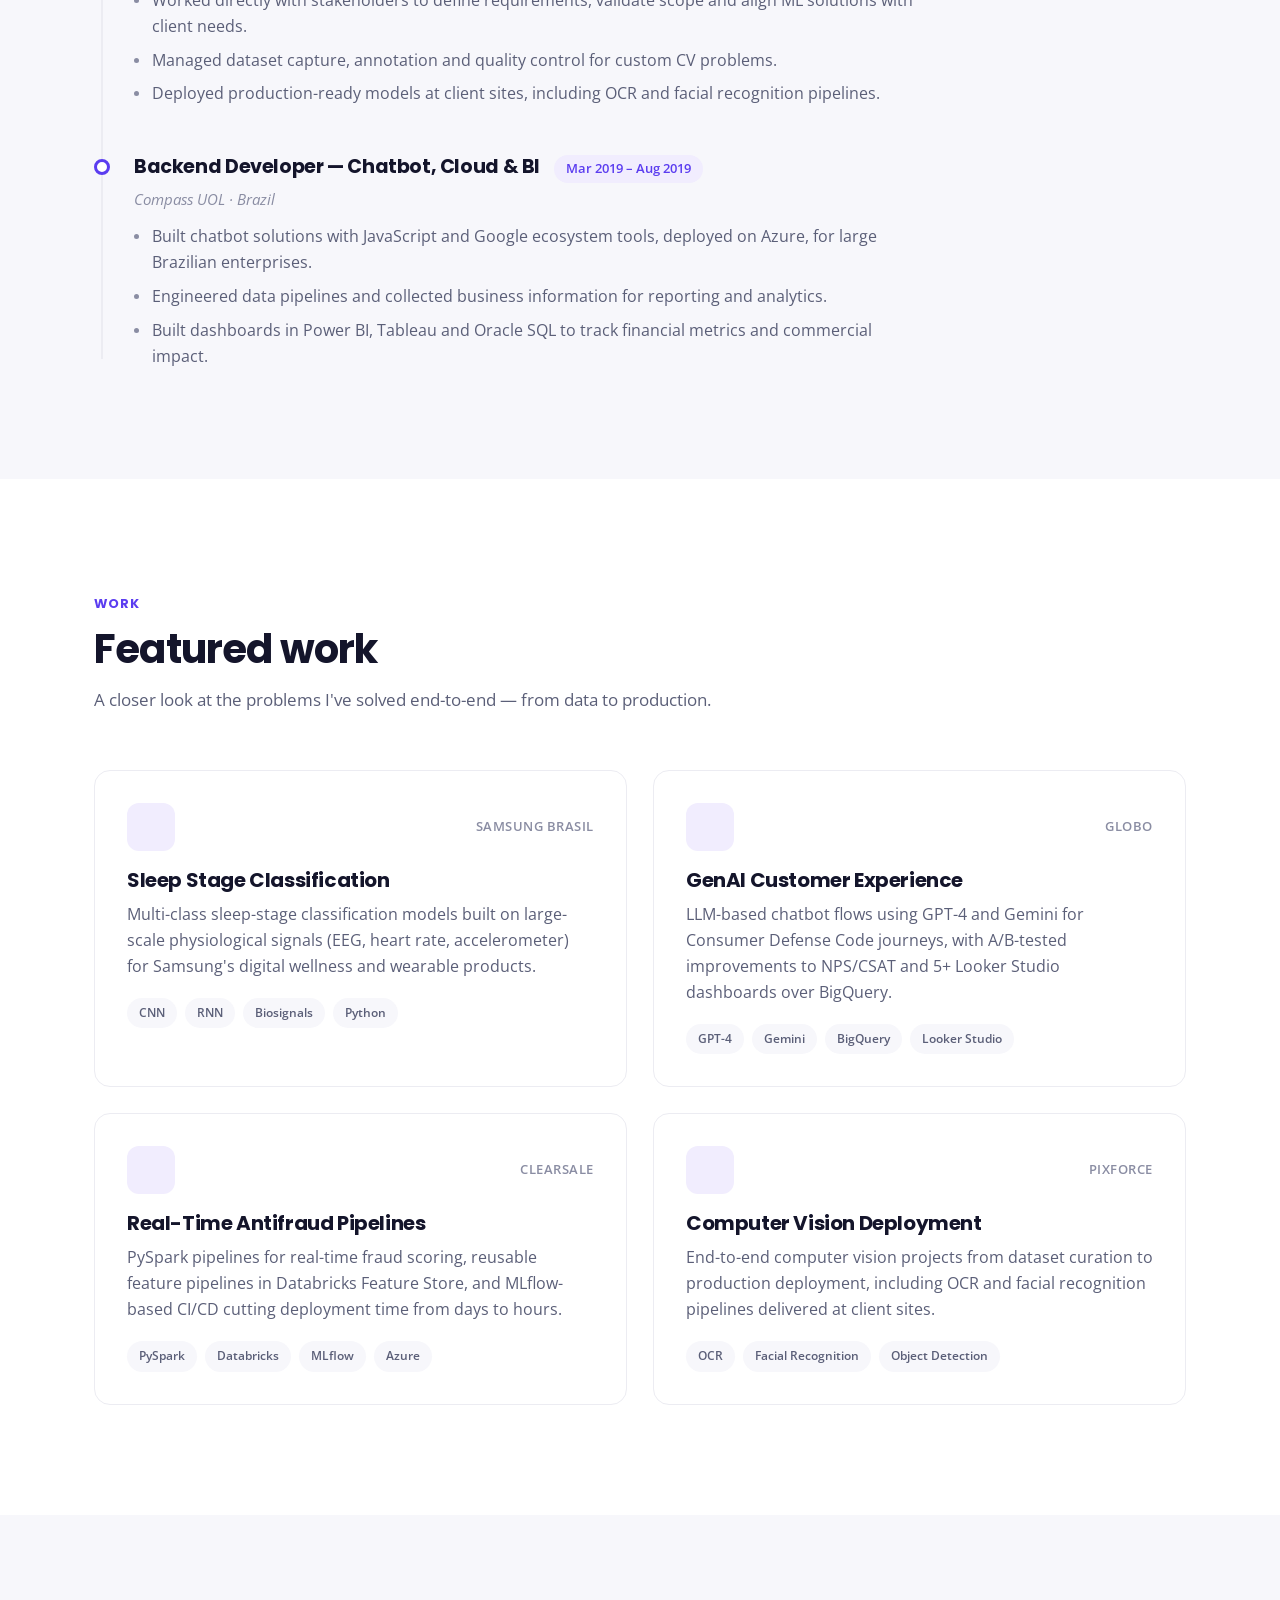
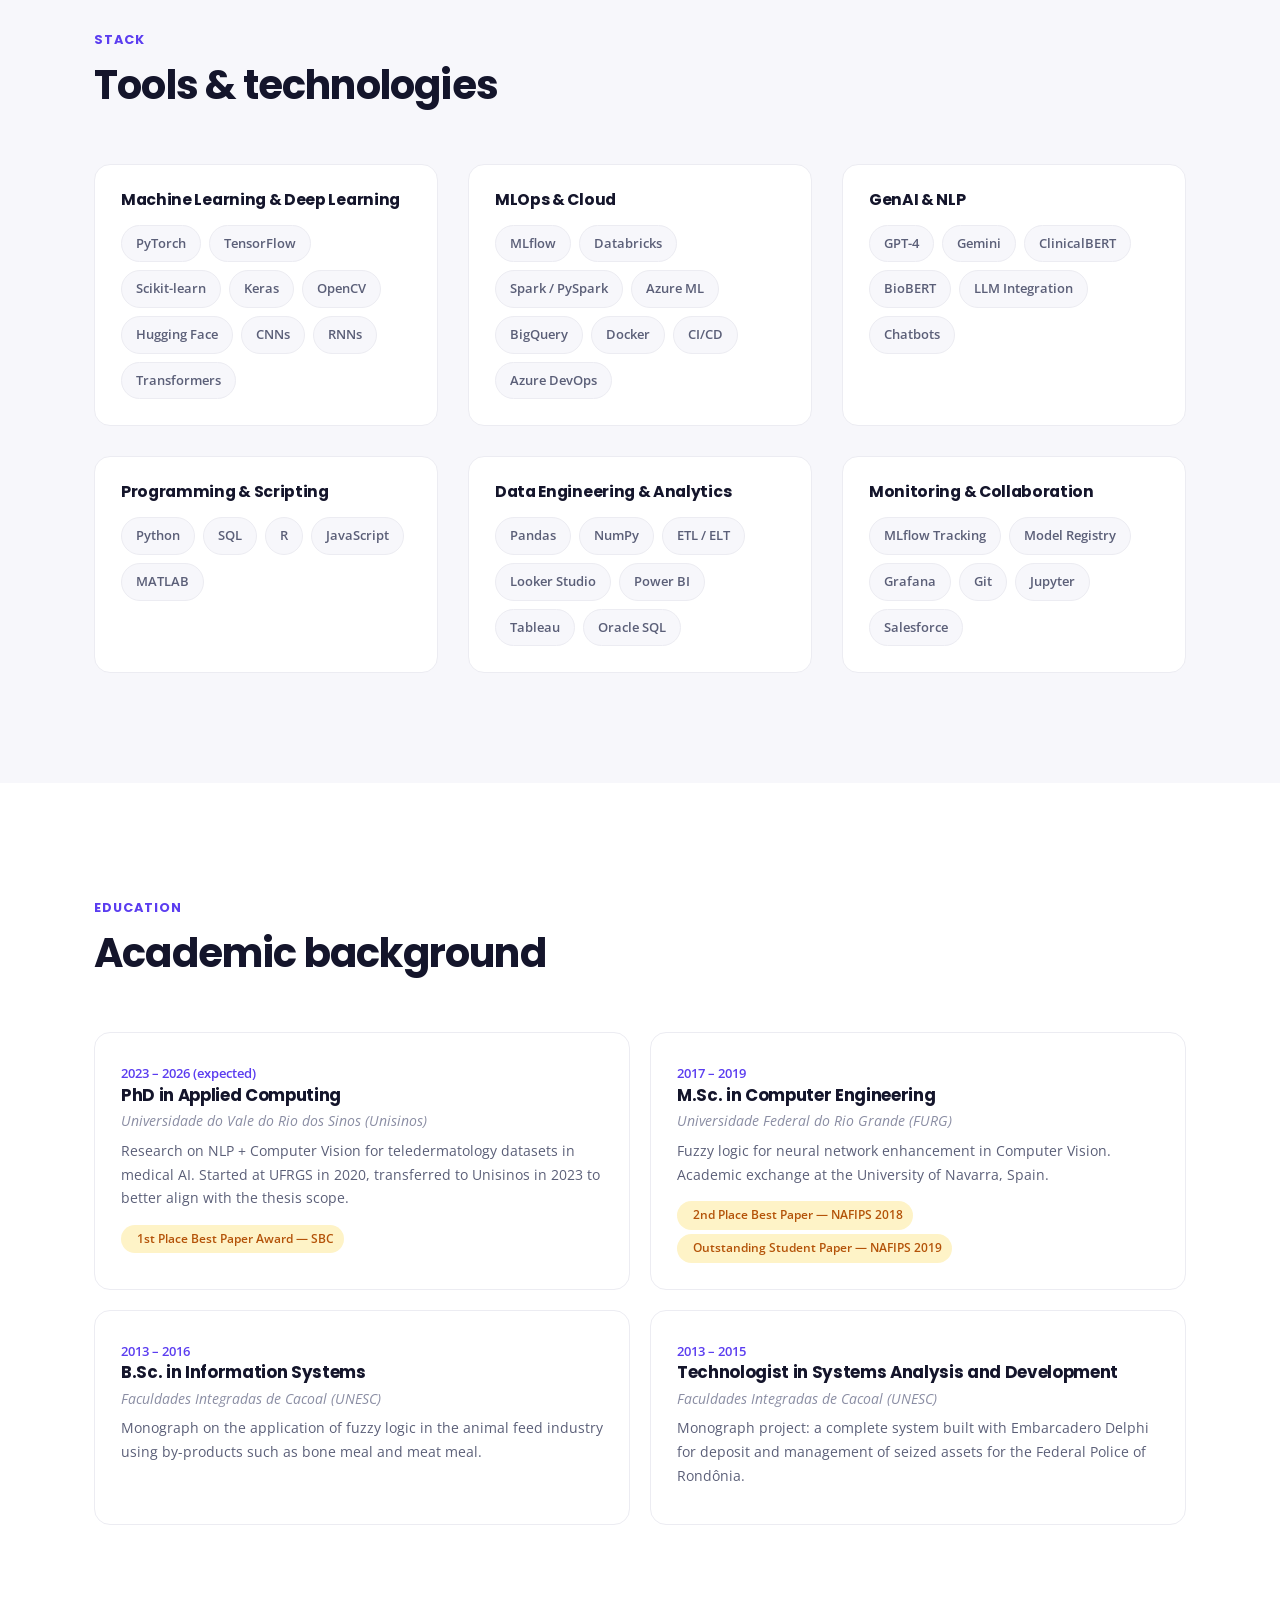
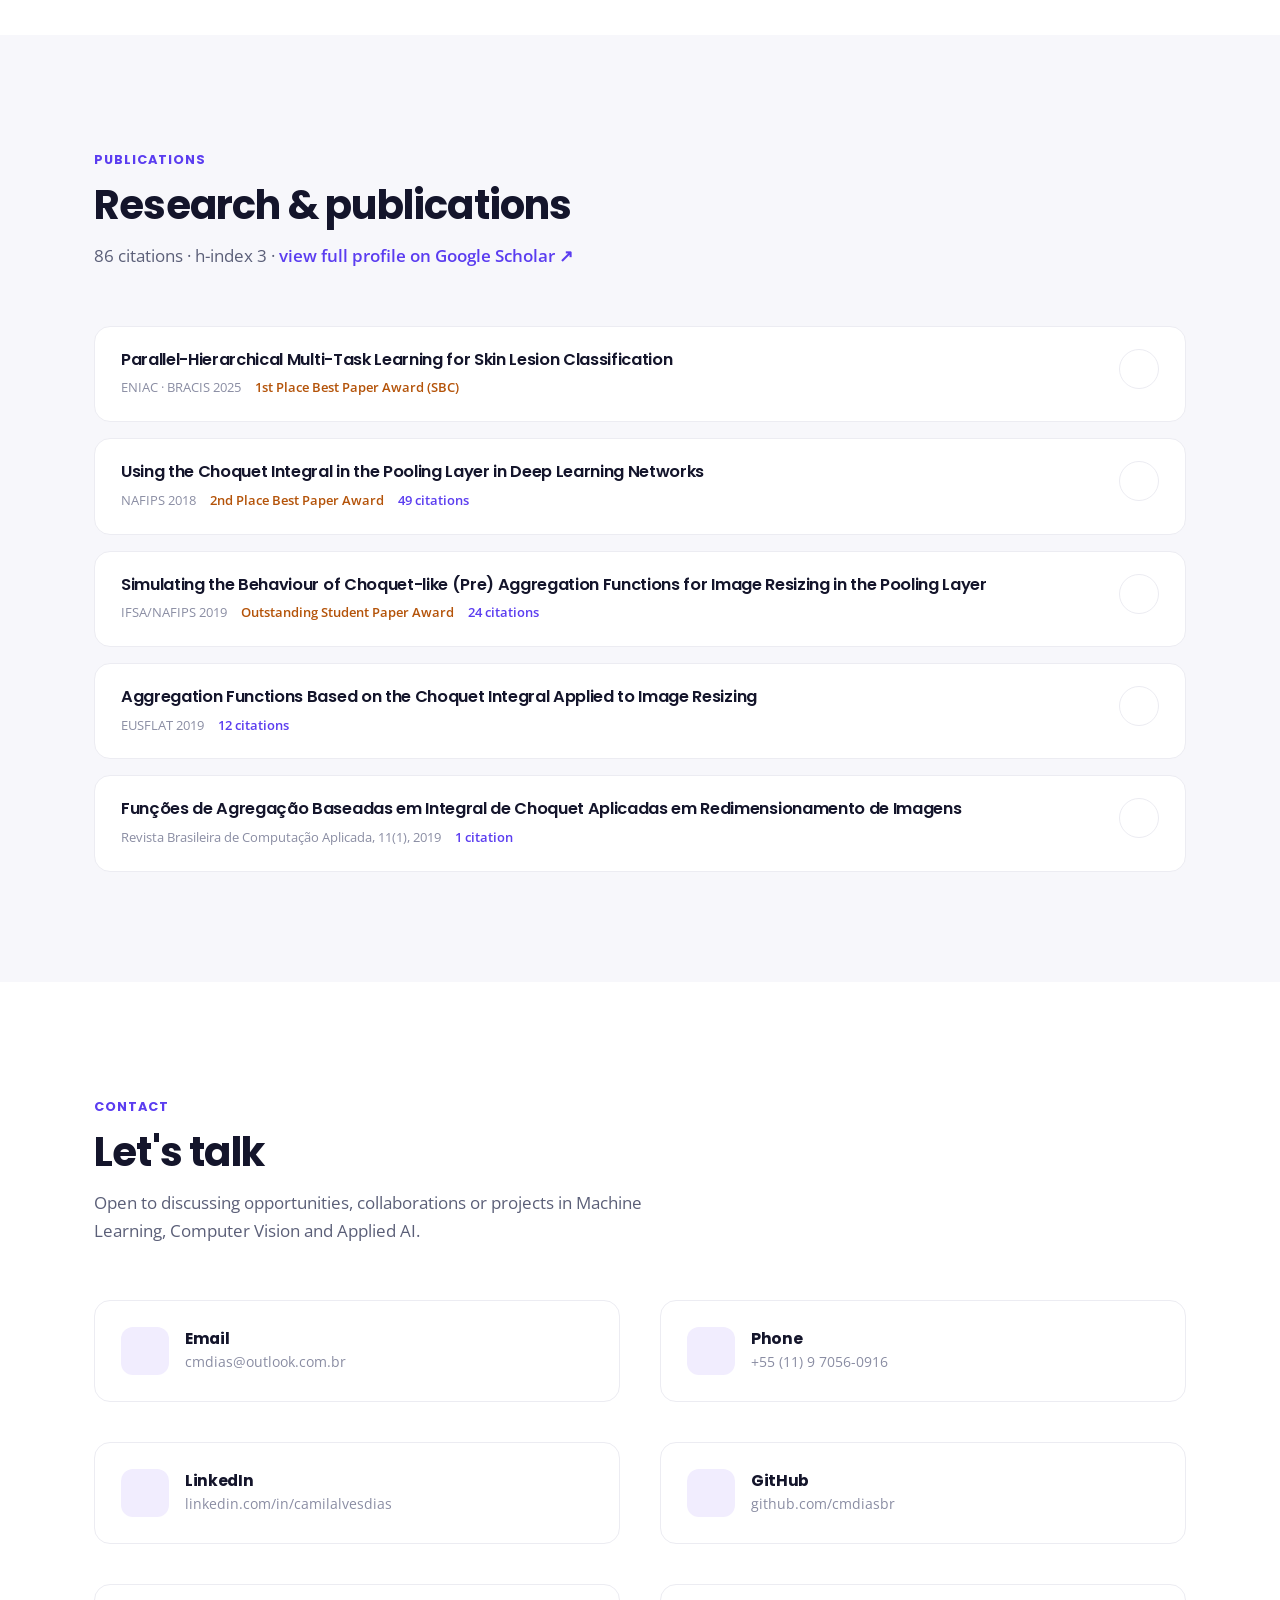
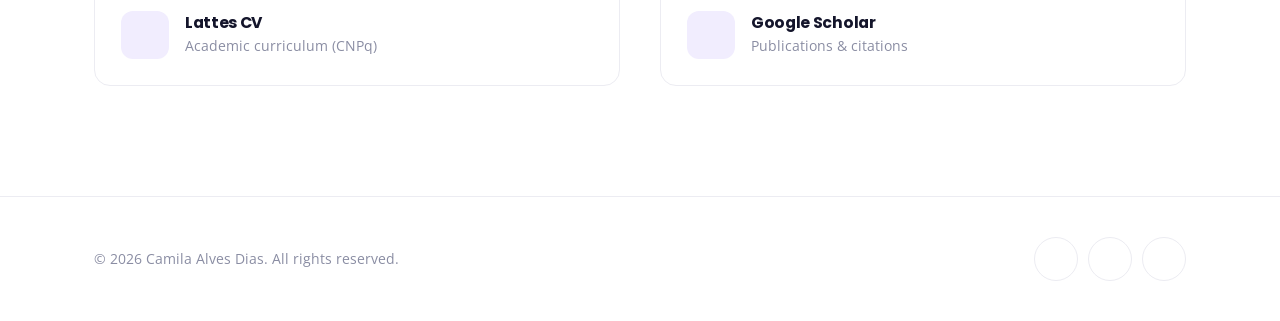
==== commit 5e49c218: "Remove seção 'Para Clientes/Empresas' do portfólio" ====
--- a/index.html
+++ b/index.html
@@ -38,7 +38,6 @@
         <li><a href="#stack" class="nav-link">Stack</a></li>
         <li><a href="#publications" class="nav-link">Publications</a></li>
         <li><a href="#contact" class="nav-link">Contact</a></li>
-        <li><a href="negocios.html" target="_blank" rel="noopener noreferrer" class="nav-link nav-link-highlight">🇧🇷 Para Clientes / Empresas</a></li>
       </ul>
       <a href="assets/CamilaDias-CV_EN.pdf" class="nav-resume-btn" download title="Download Resume"><i class="bi bi-download"></i></a>
       <button class="nav-toggle" id="navToggle" aria-label="Toggle menu"><i class="bx bx-menu"></i></button>
@@ -75,9 +74,6 @@
           <i class="bx bxs-graduation"></i>
         </a>
       </div>
-      <a href="negocios.html" target="_blank" rel="noopener noreferrer" class="hero-negocios-link" data-aos="fade-up" data-aos-delay="220">
-        🇧🇷 É empresário(a) e quer usar IA para atender e vender mais? <strong>Veja a versão para clientes →</strong>
-      </a>
       <div class="hero-stats" data-aos="fade-up" data-aos-delay="250">
         <div class="stat">
           <span class="stat-num">7+</span>
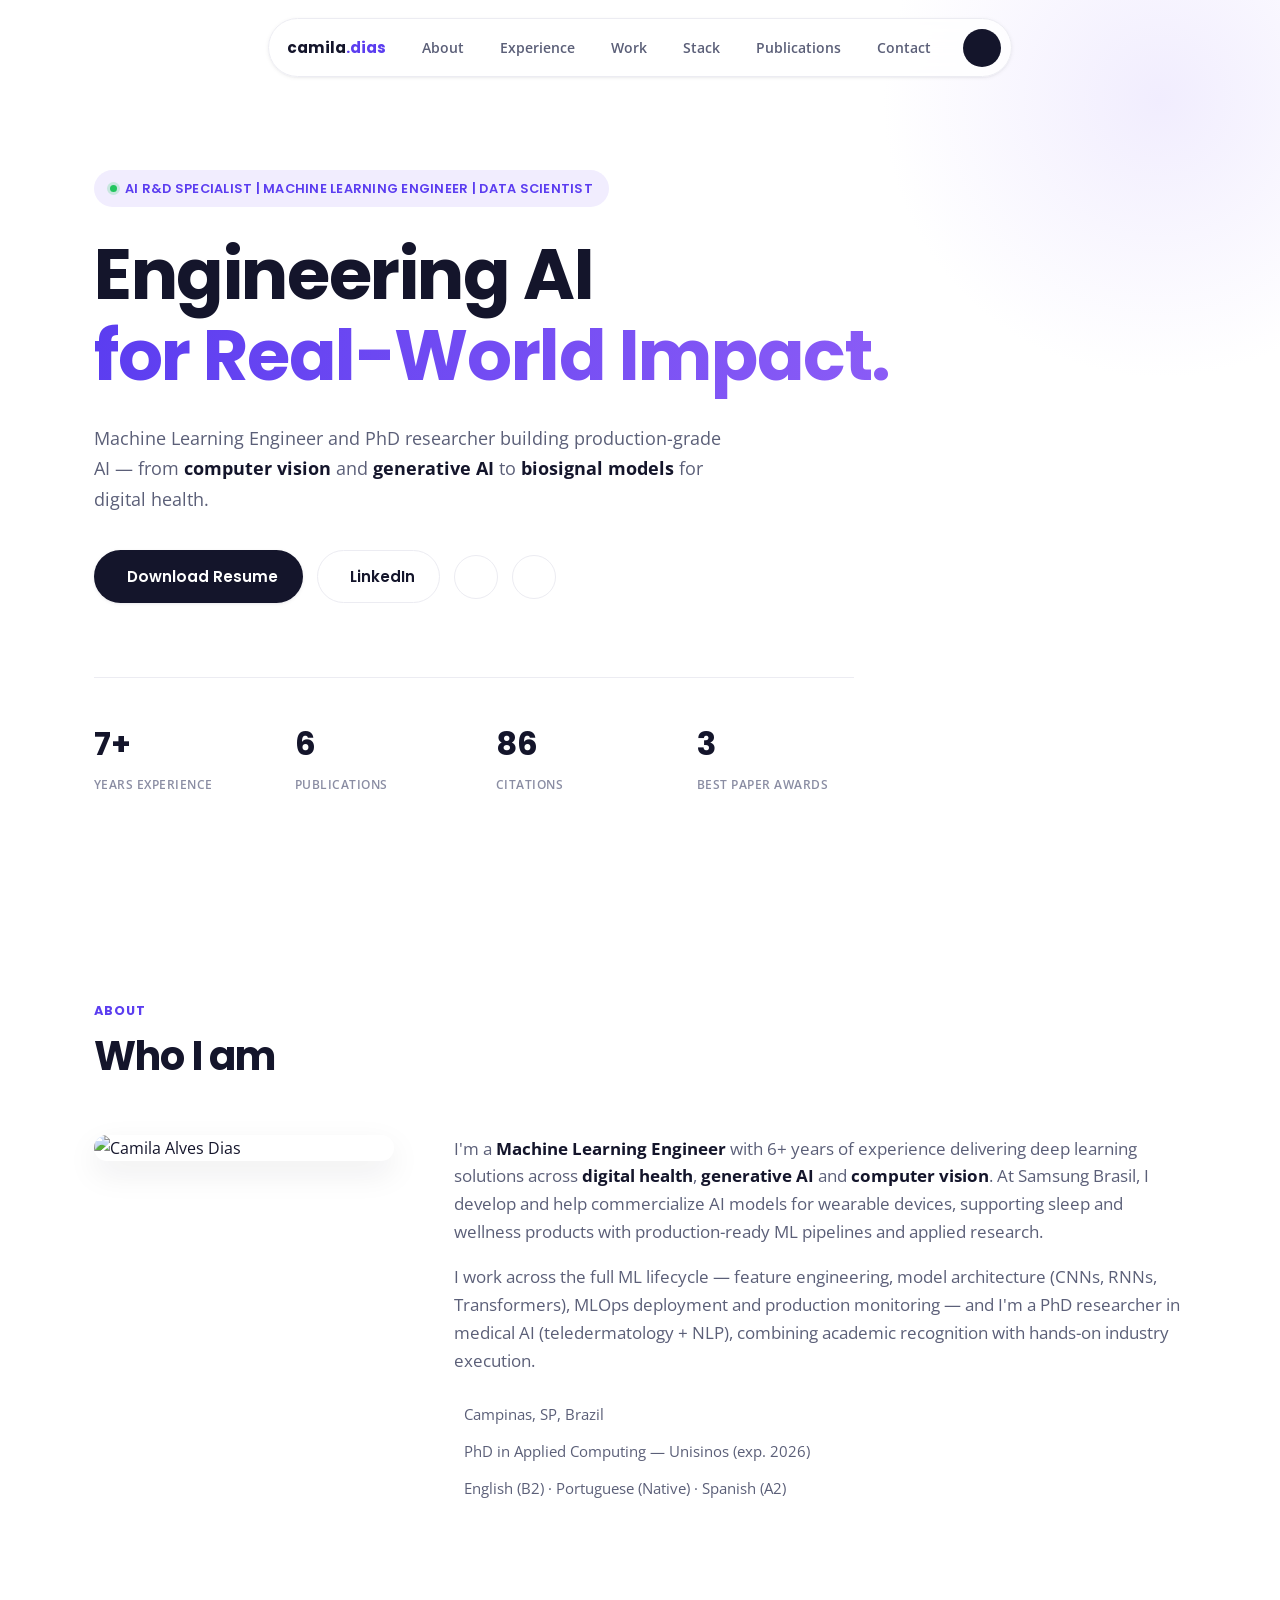
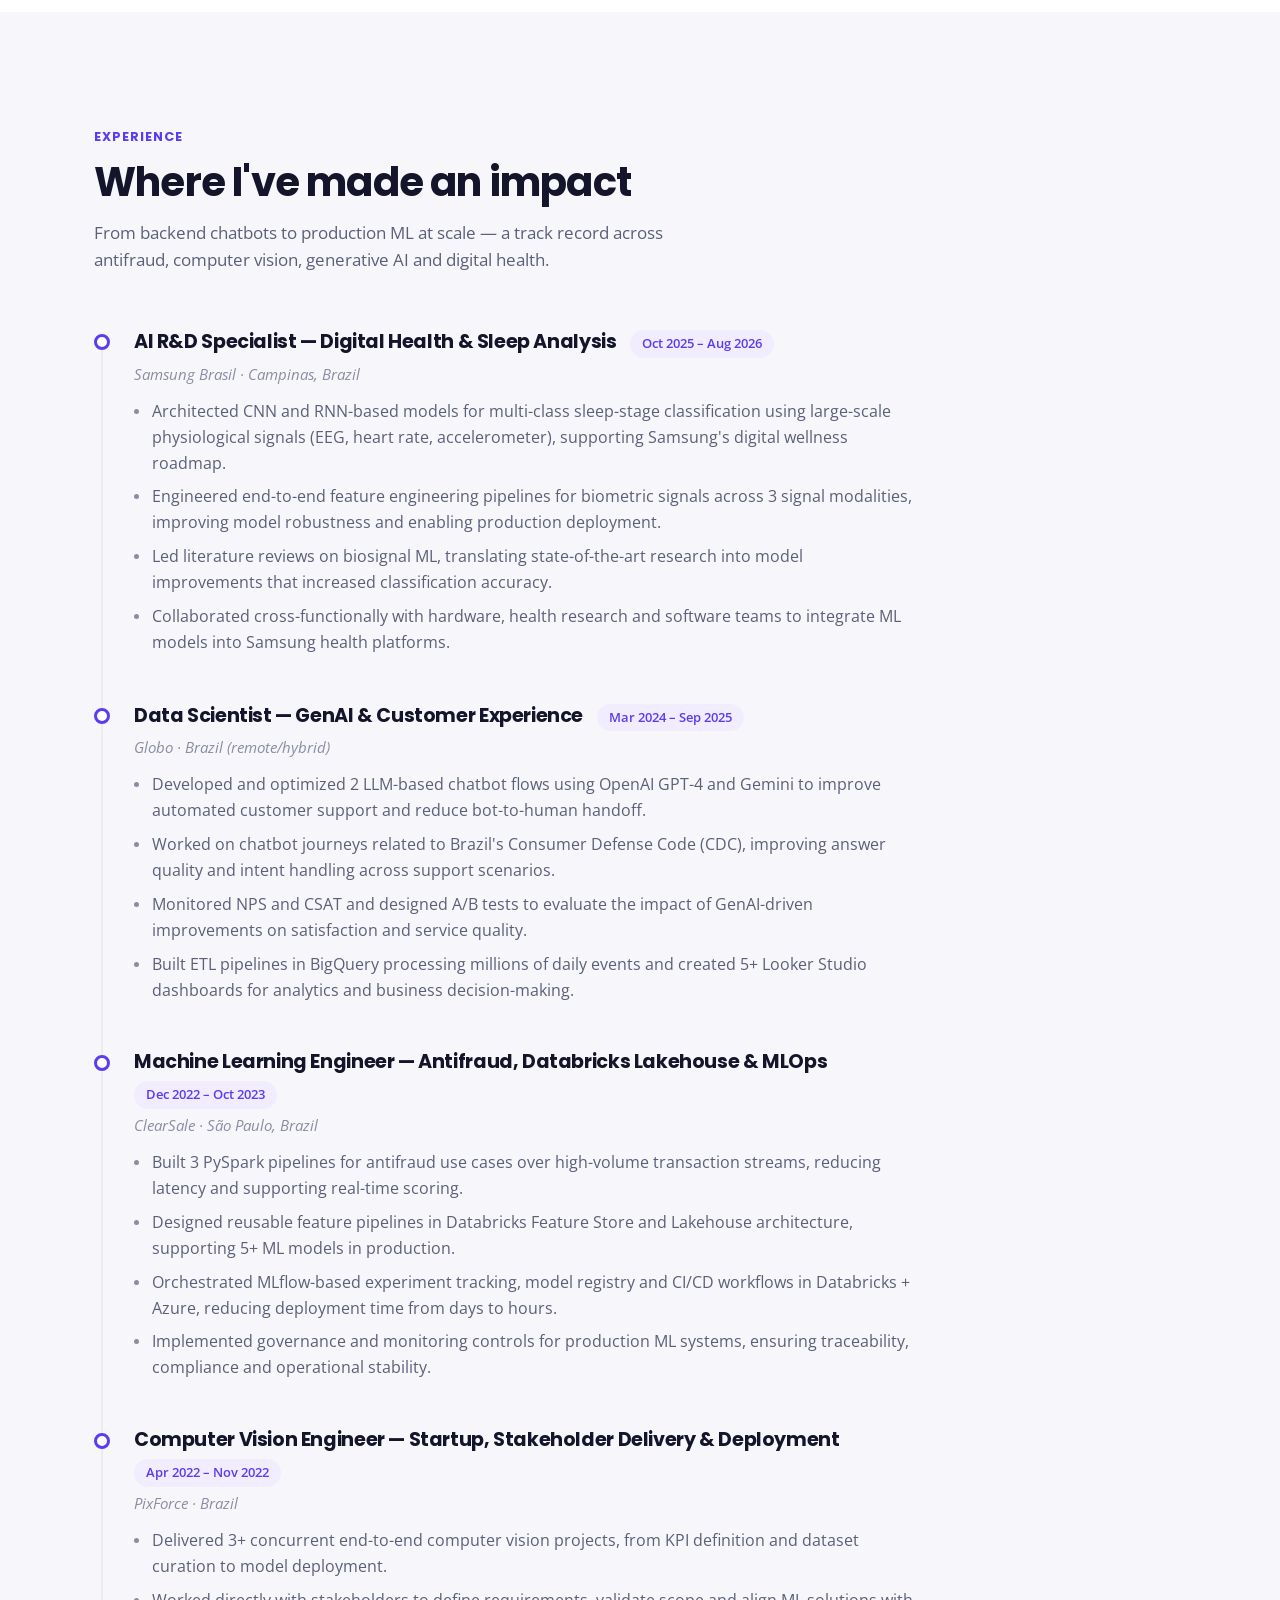
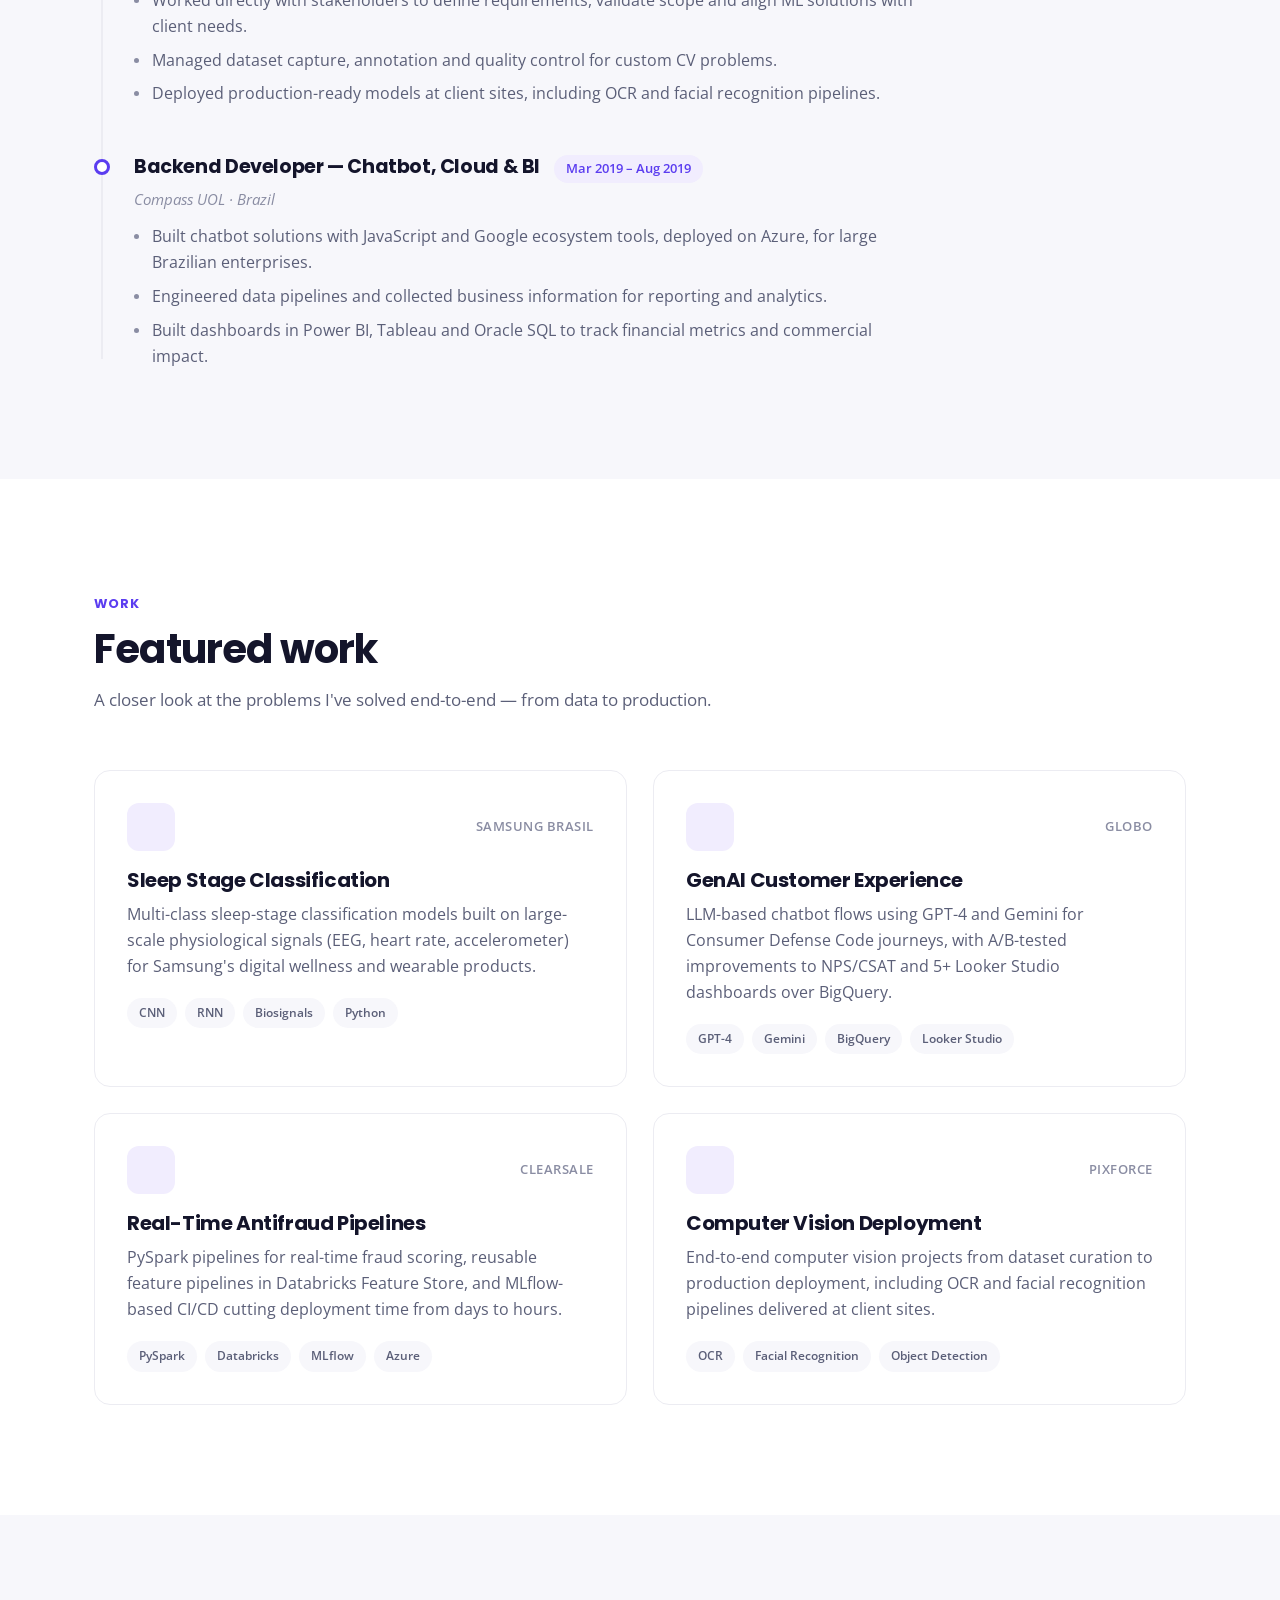
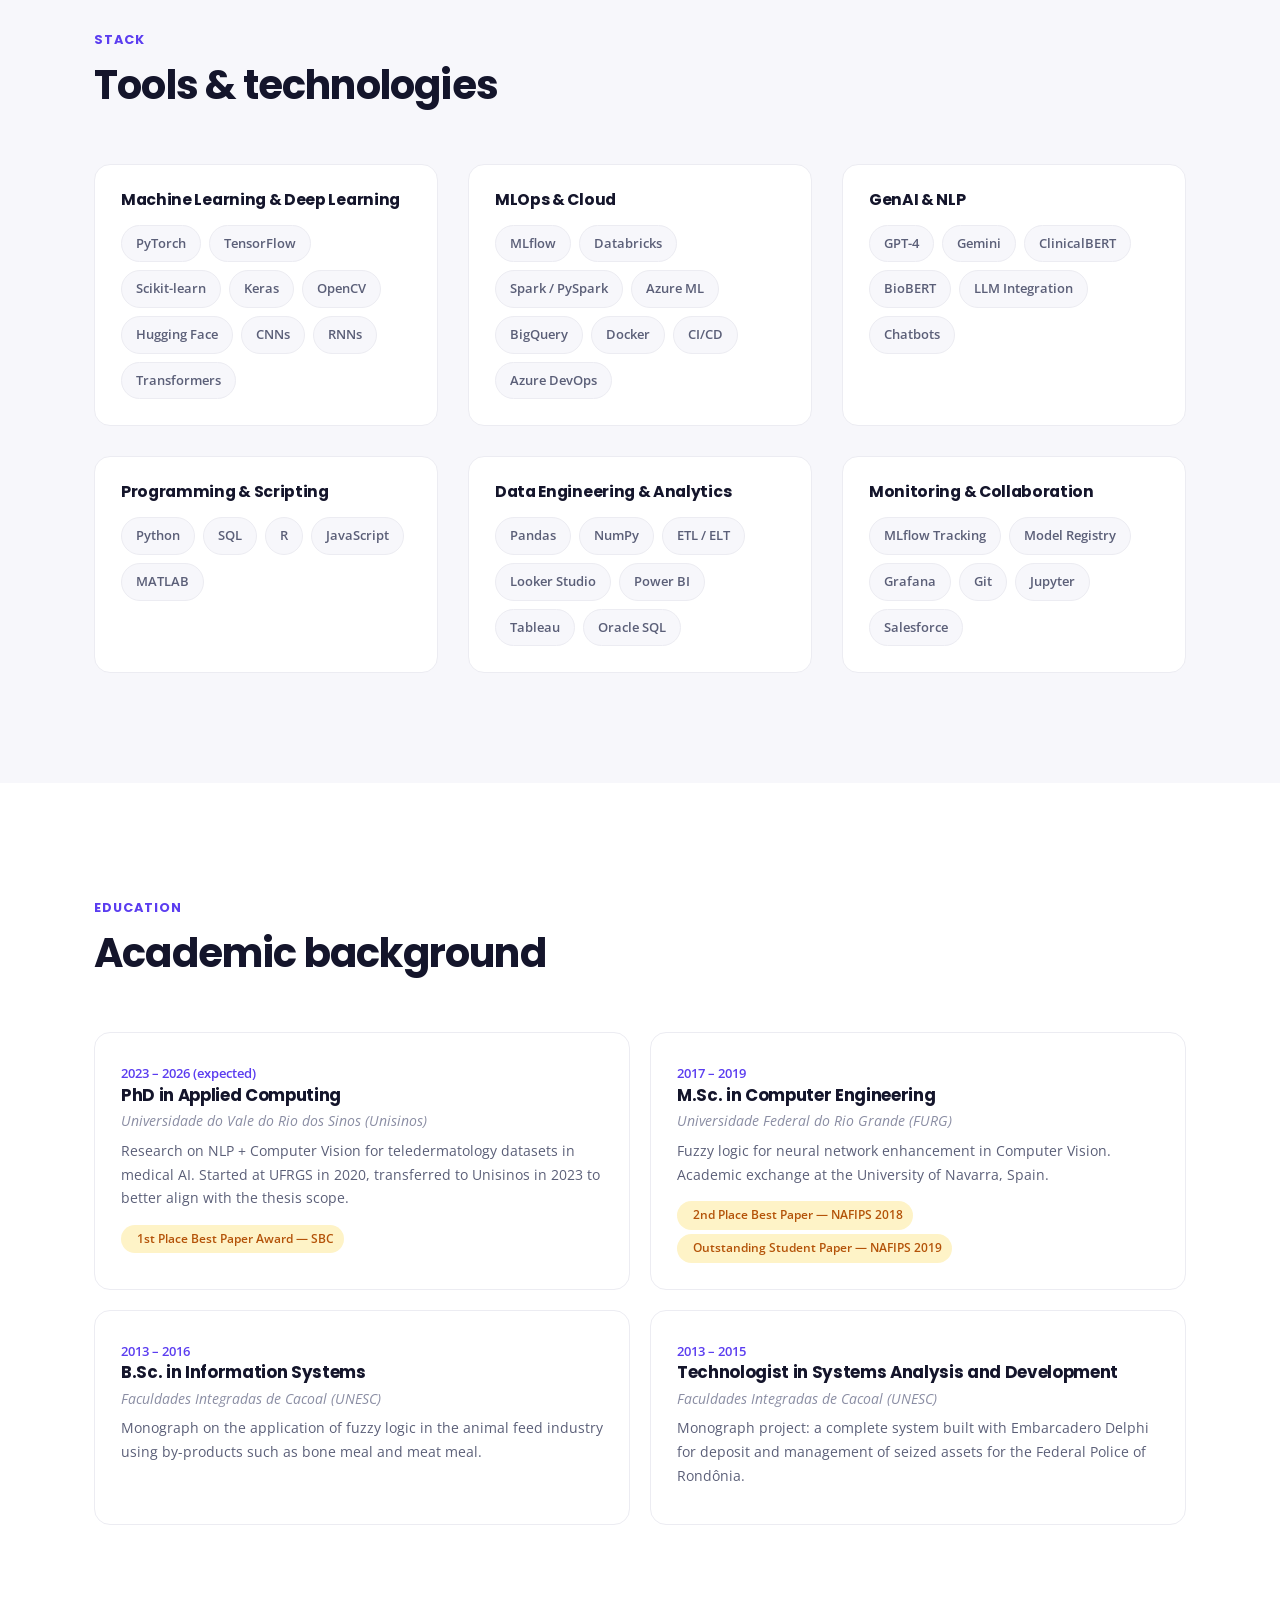
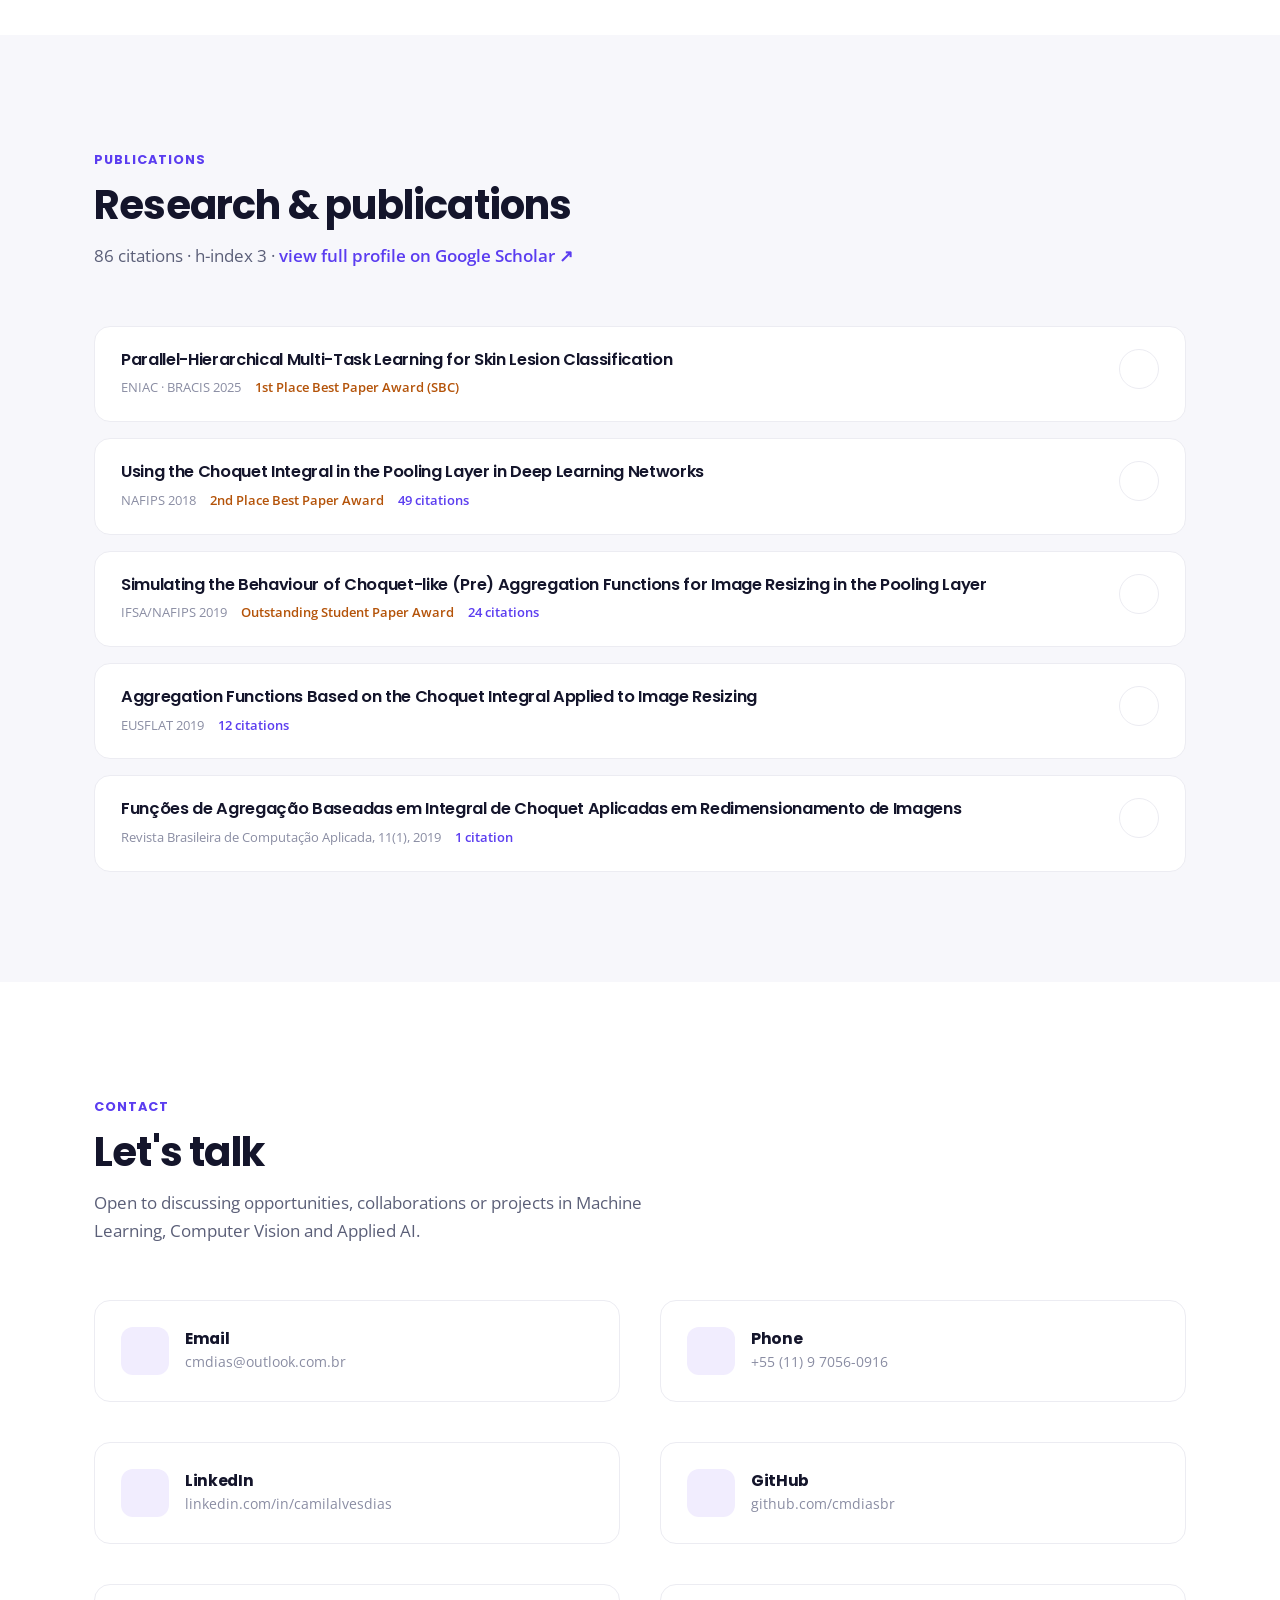
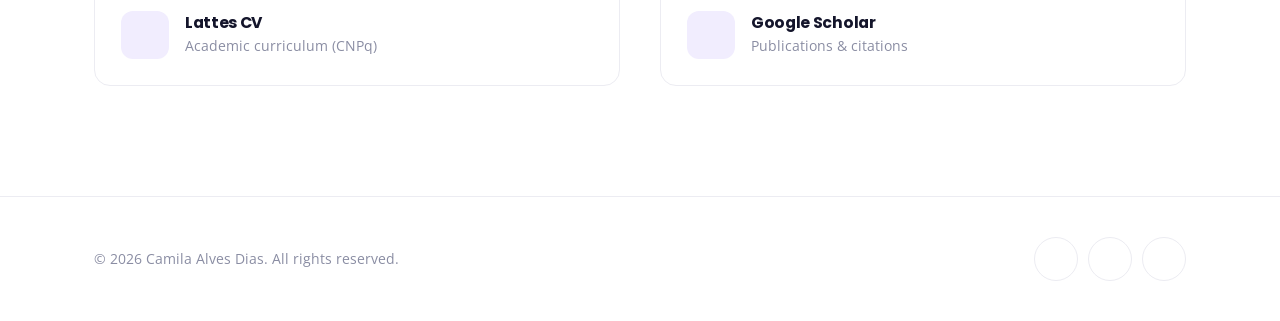
==== commit 5278be09: "Atualiza período da Samsung (Oct 2025 – Aug 2026)" ====
--- a/index.html
+++ b/index.html
@@ -142,11 +142,11 @@
 
         <div class="timeline">
 
-          <div class="timeline-item current" data-aos="fade-up">
+          <div class="timeline-item" data-aos="fade-up">
             <span class="timeline-dot"></span>
             <div class="timeline-header">
               <h3>AI R&amp;D Specialist — Digital Health &amp; Sleep Analysis</h3>
-              <span class="timeline-date">Oct 2025 – Present</span>
+              <span class="timeline-date">Oct 2025 – Aug 2026</span>
             </div>
             <p class="timeline-company">Samsung Brasil · Campinas, Brazil</p>
             <ul>
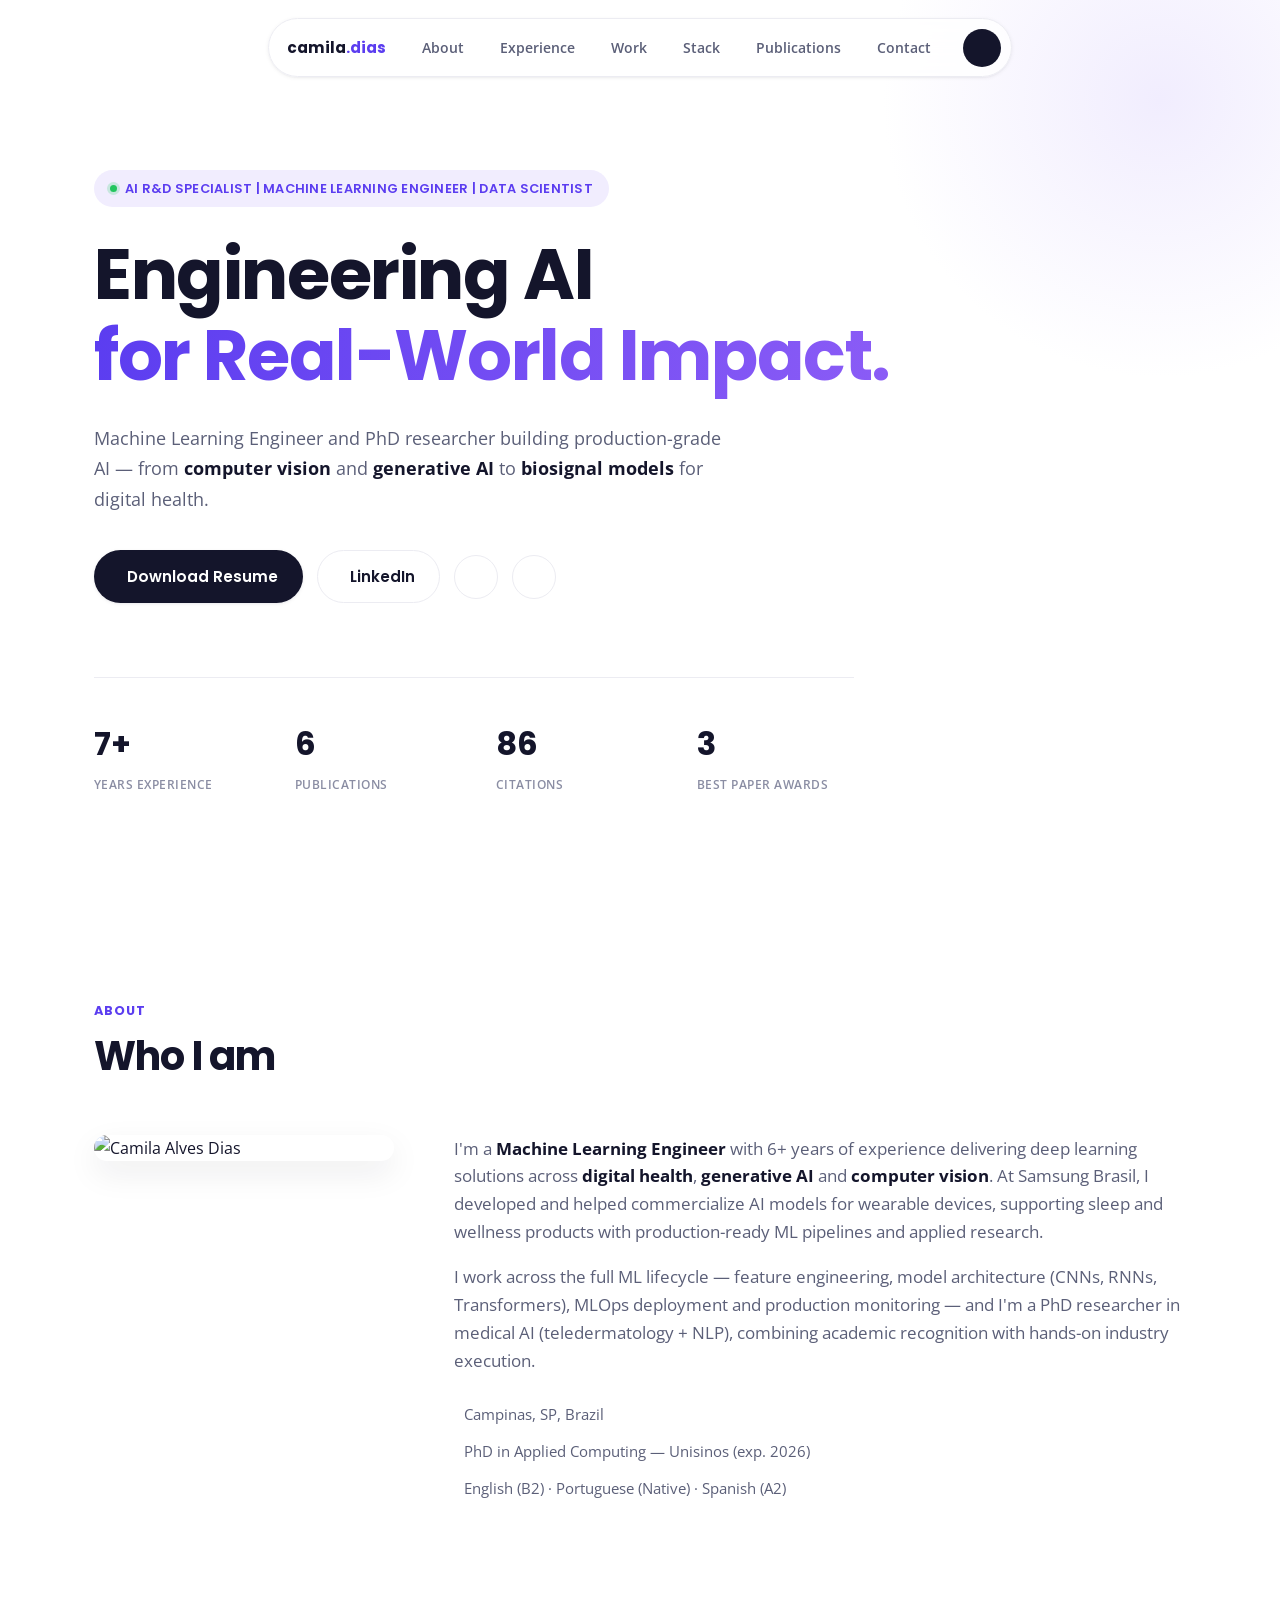
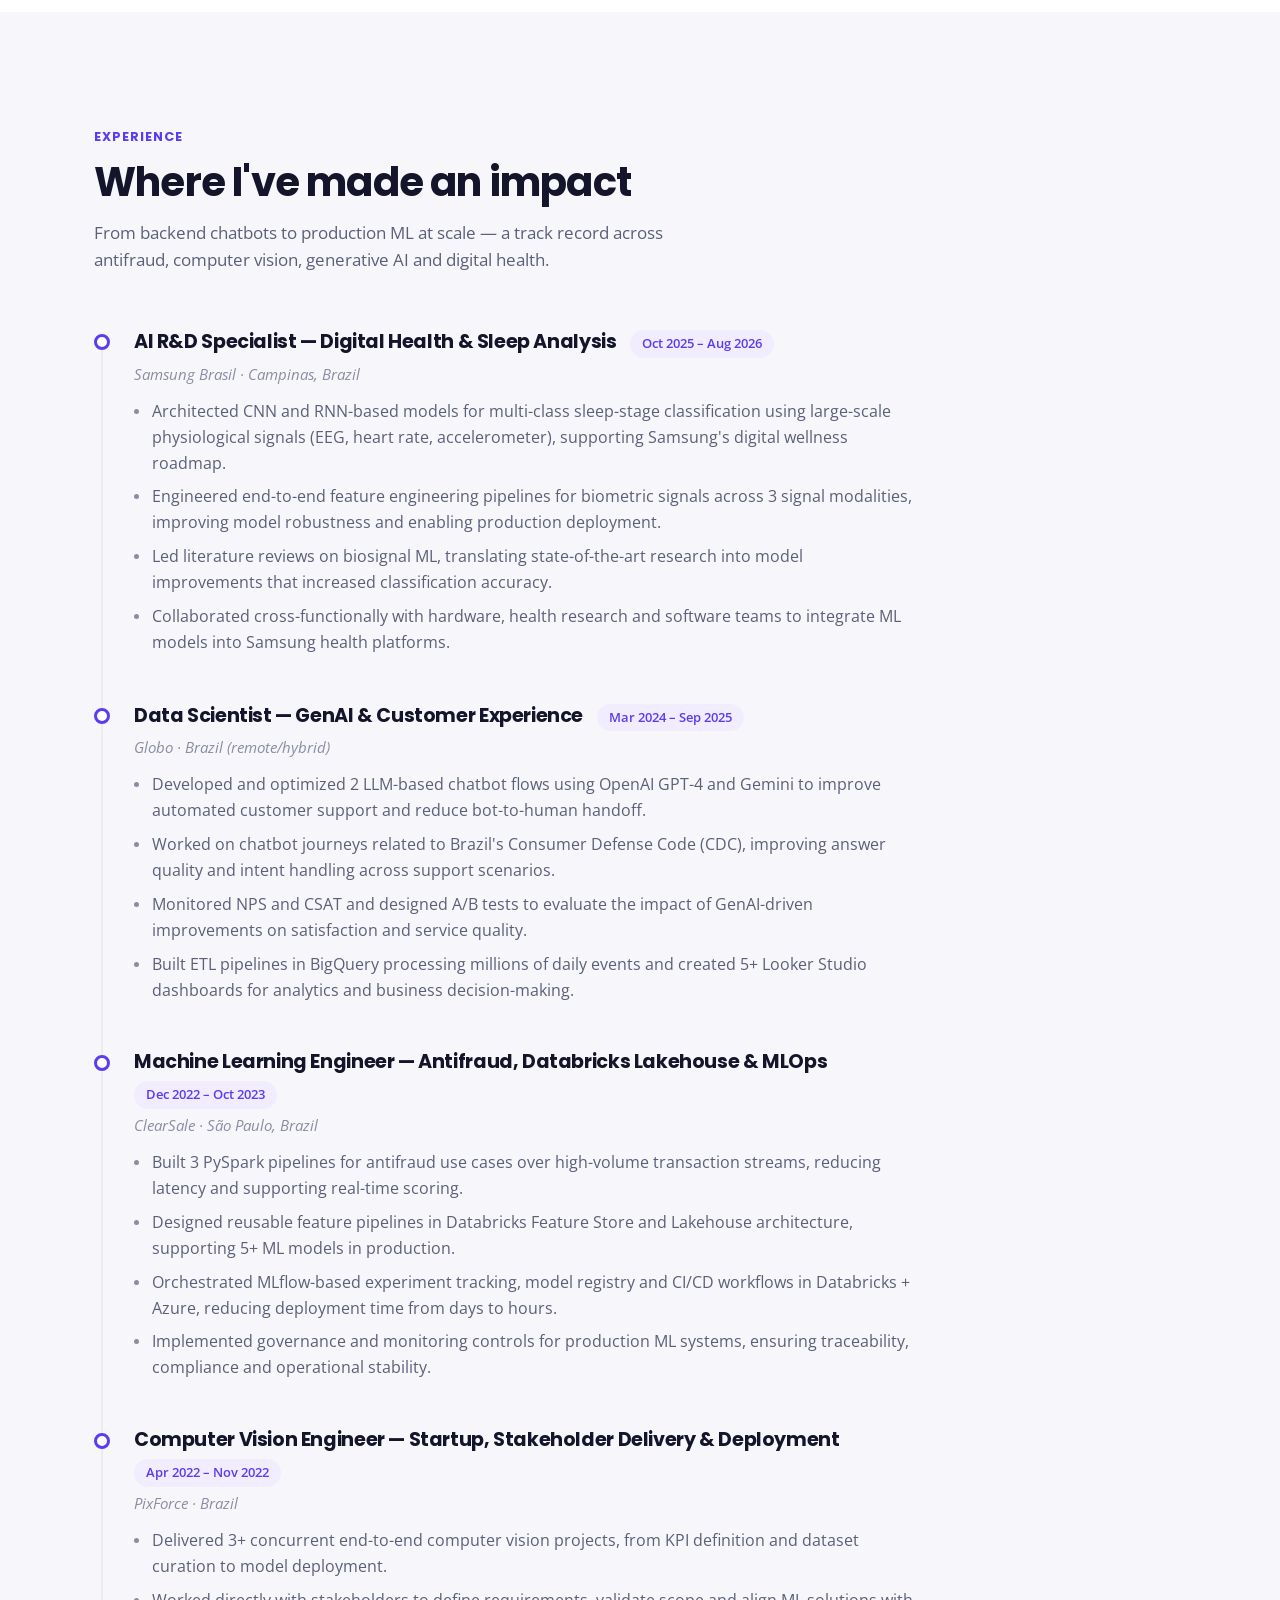
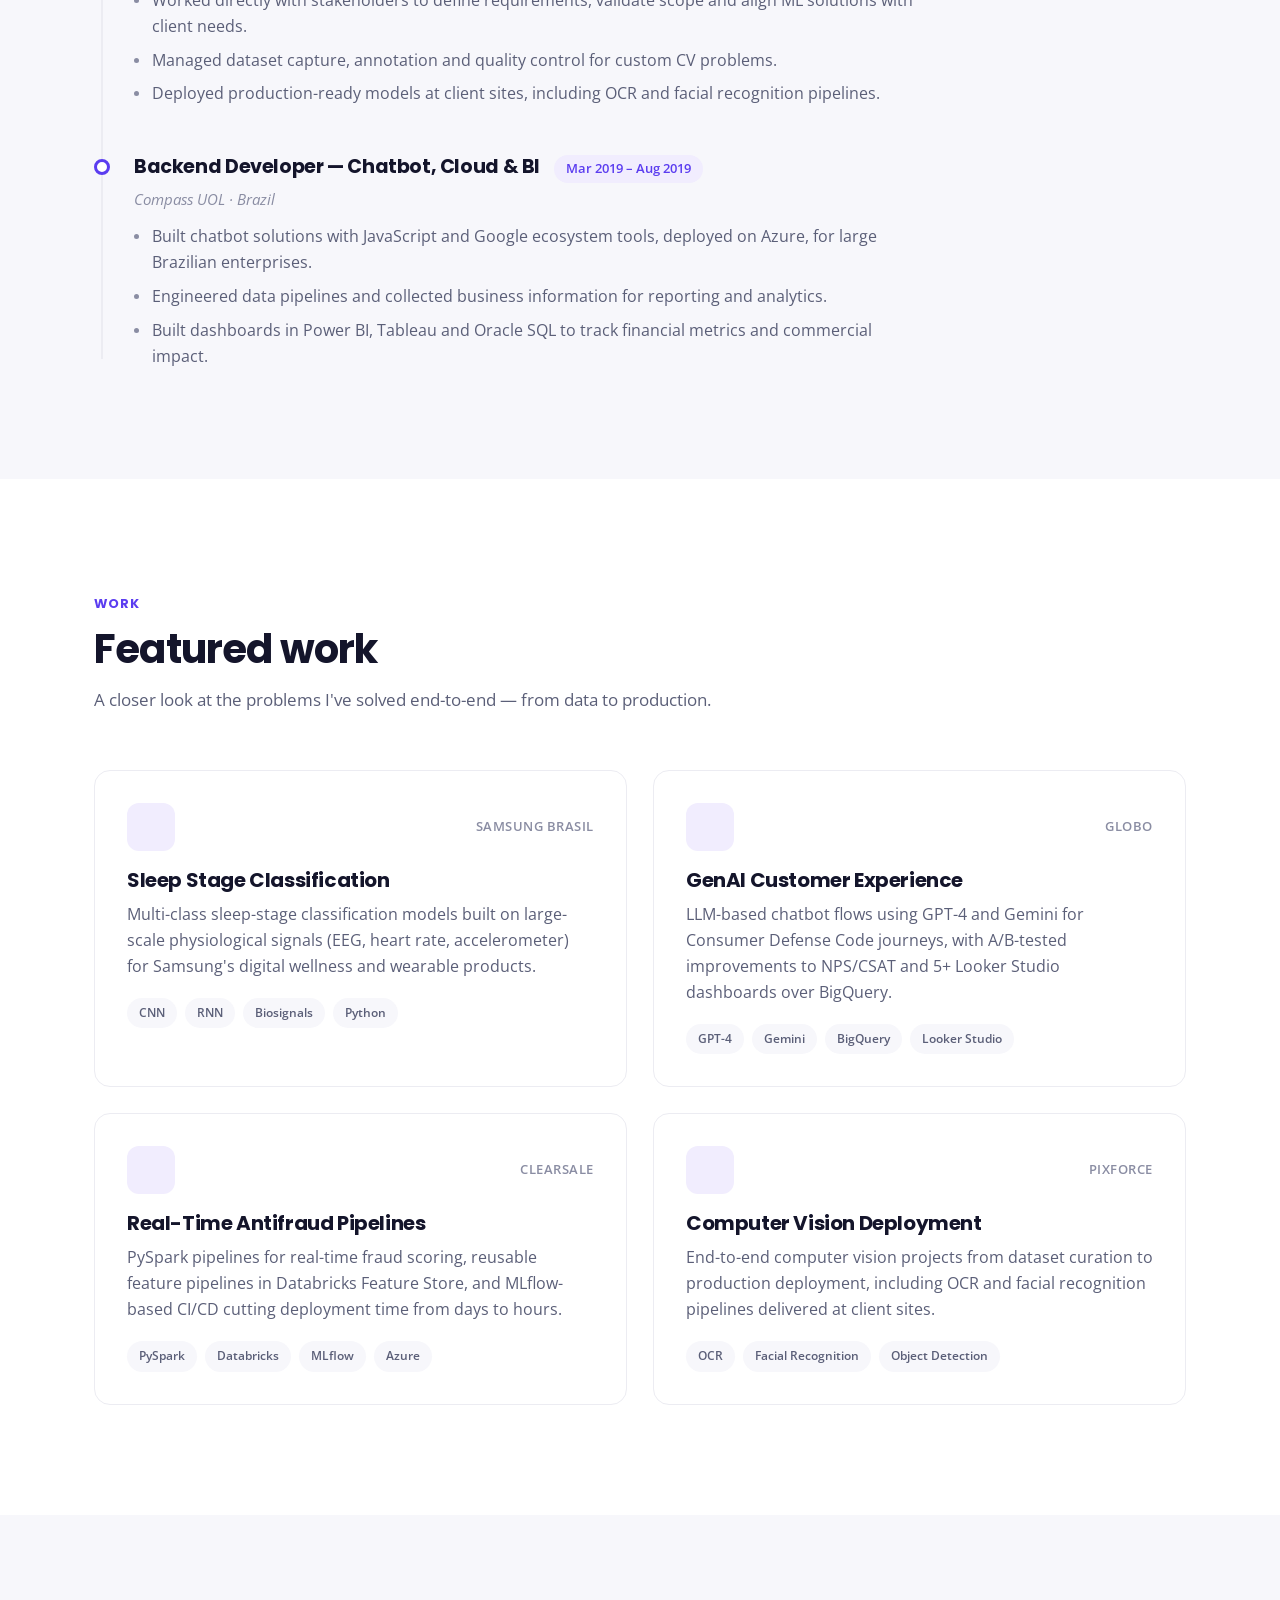
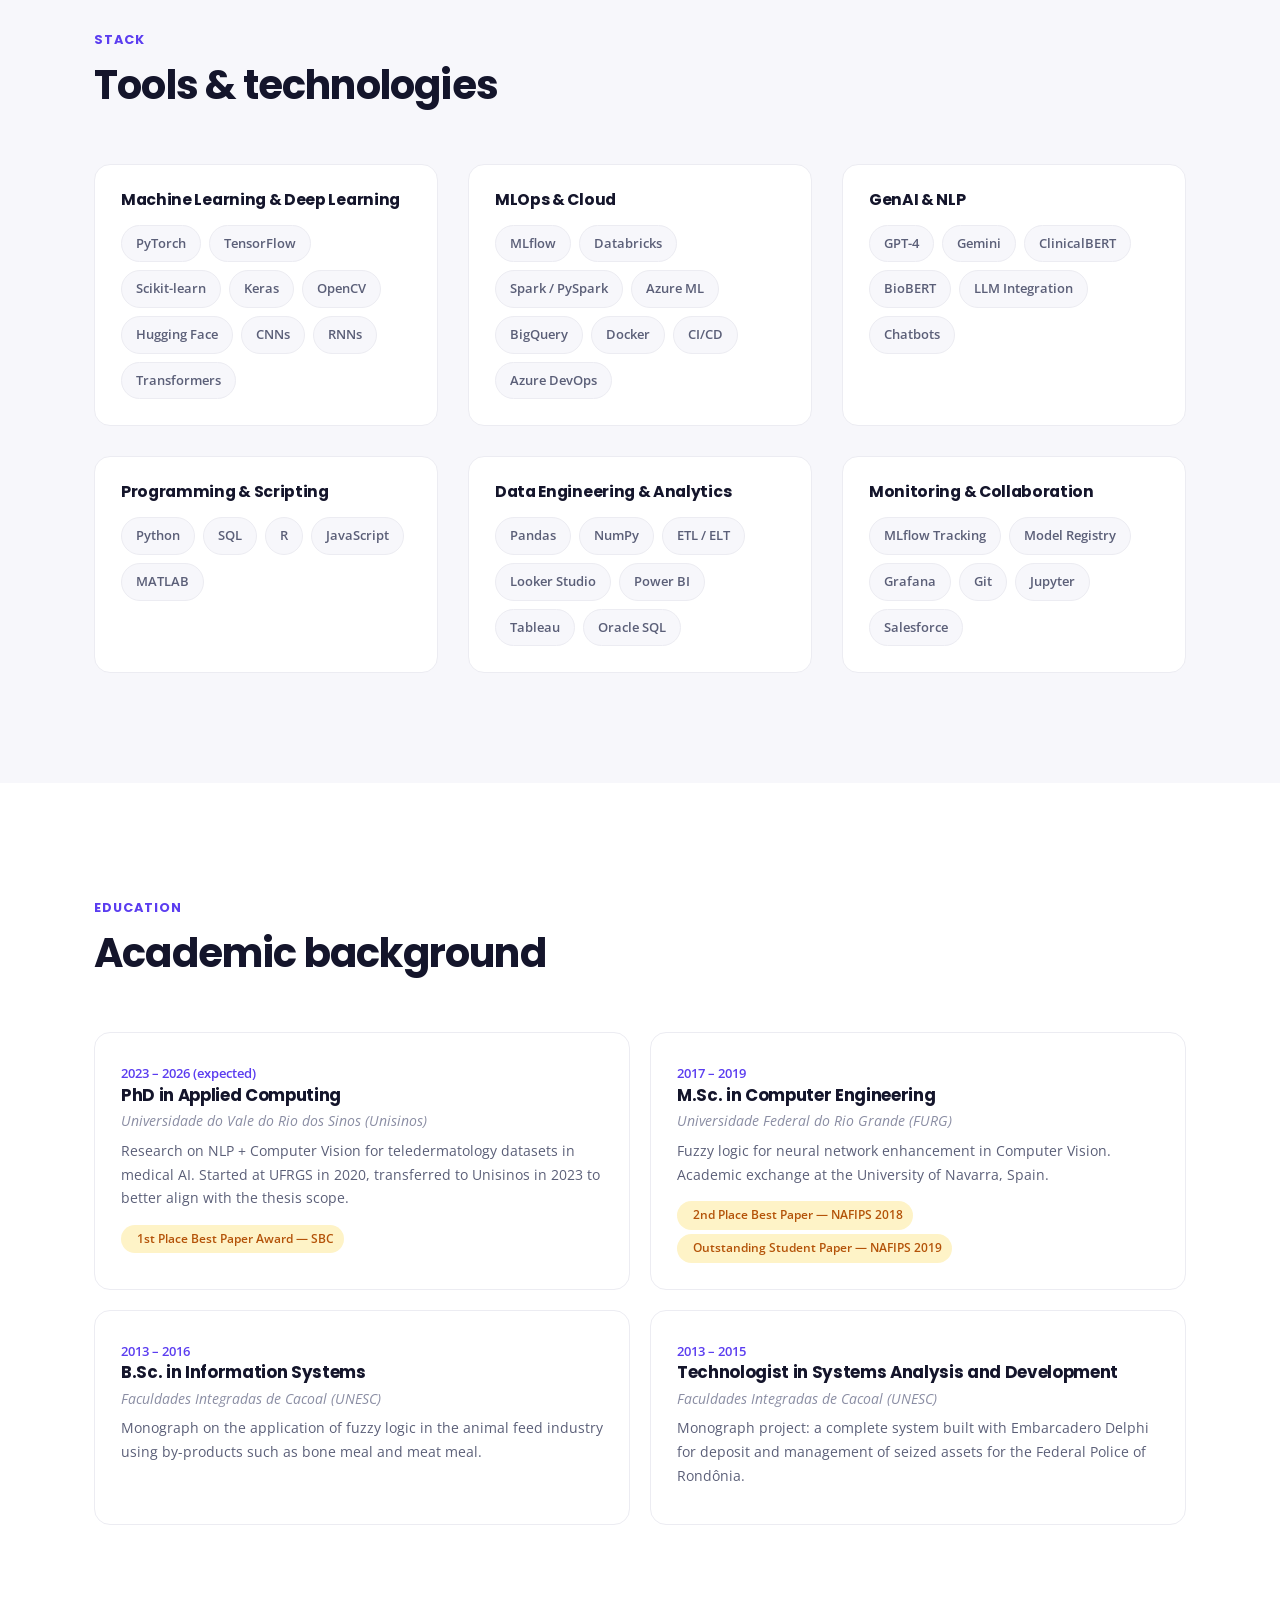
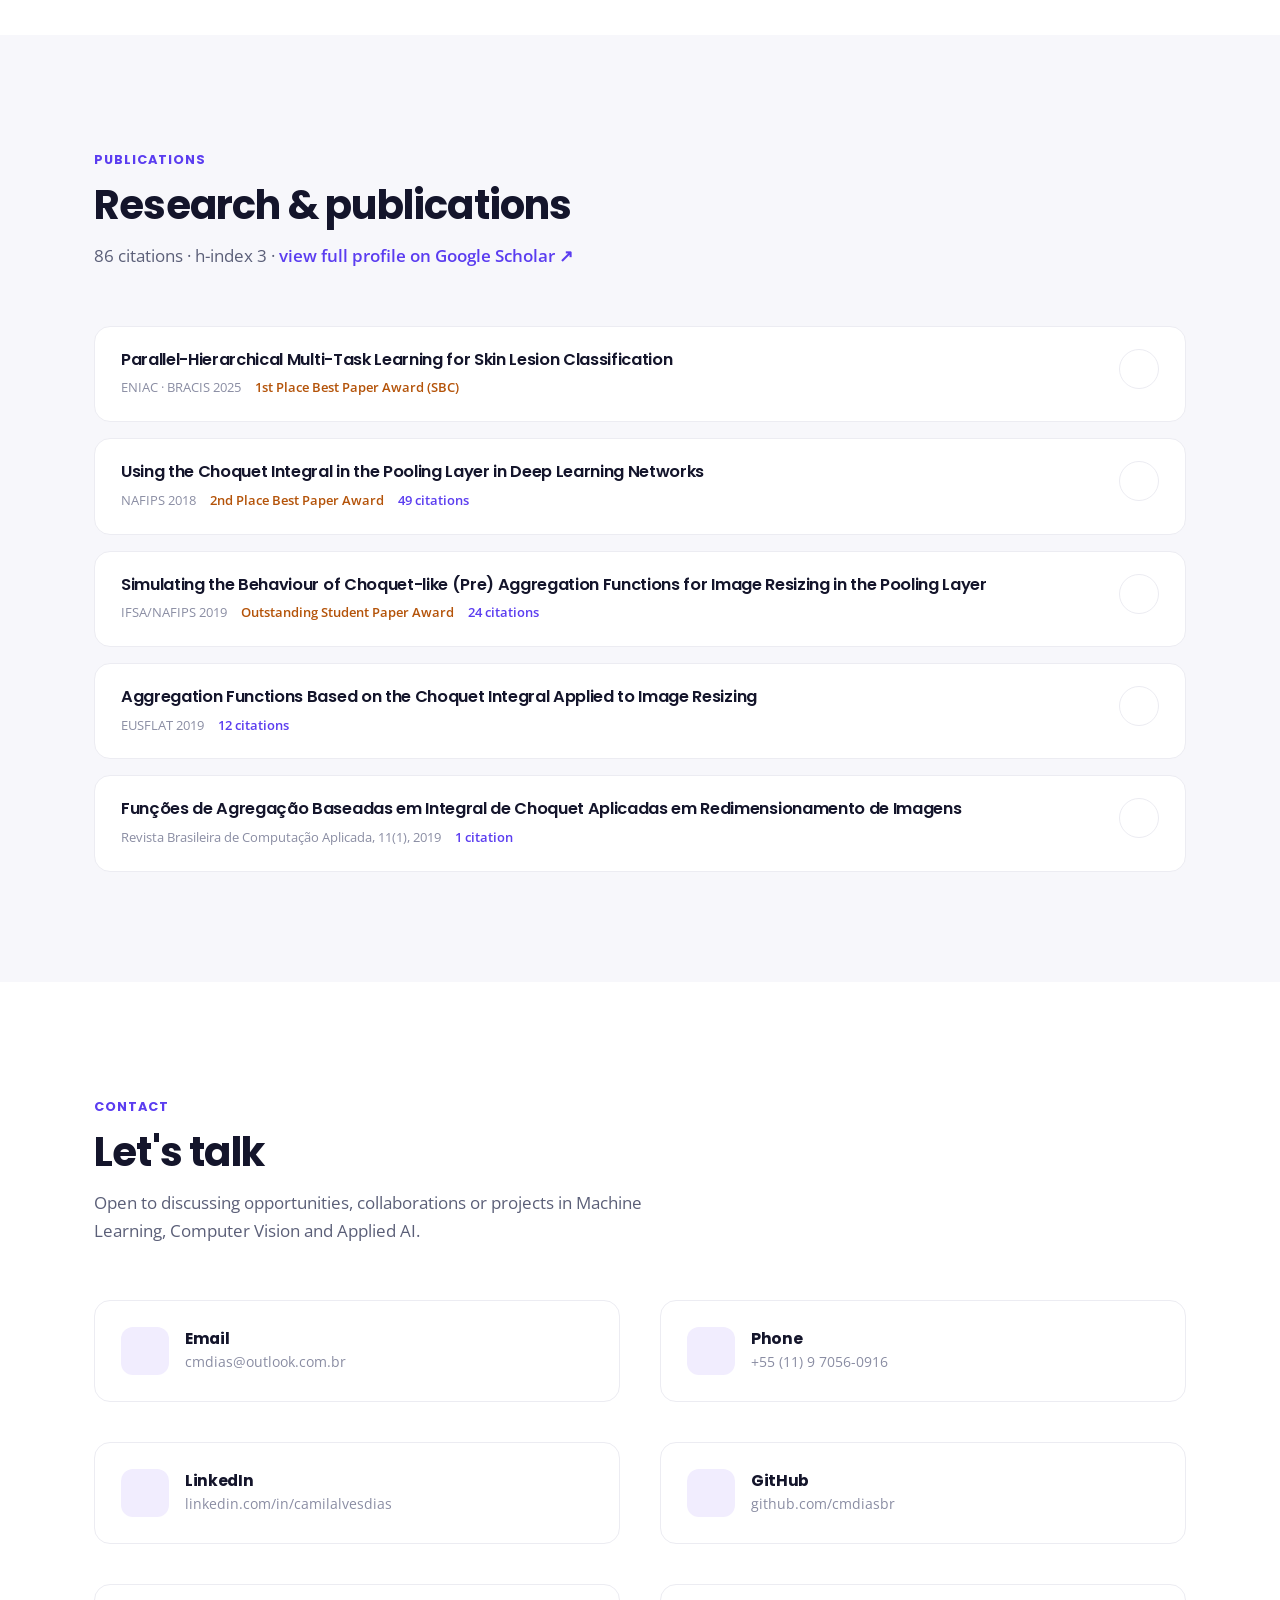
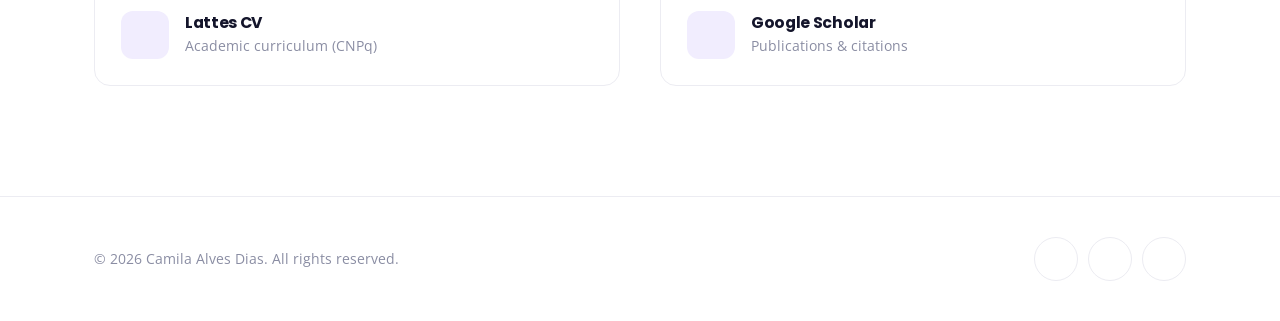
==== commit 865e8ea6: "Ajusta bio para o passado (Samsung não é mais posição atual)" ====
--- a/index.html
+++ b/index.html
@@ -113,7 +113,7 @@
             <p>
               I'm a <strong>Machine Learning Engineer</strong> with 6+ years of experience delivering deep learning
               solutions across <strong>digital health</strong>, <strong>generative AI</strong> and
-              <strong>computer vision</strong>. At Samsung Brasil, I develop and help commercialize AI models for
+              <strong>computer vision</strong>. At Samsung Brasil, I developed and helped commercialize AI models for
               wearable devices, supporting sleep and wellness products with production-ready ML pipelines and applied research.
             </p>
             <p>
